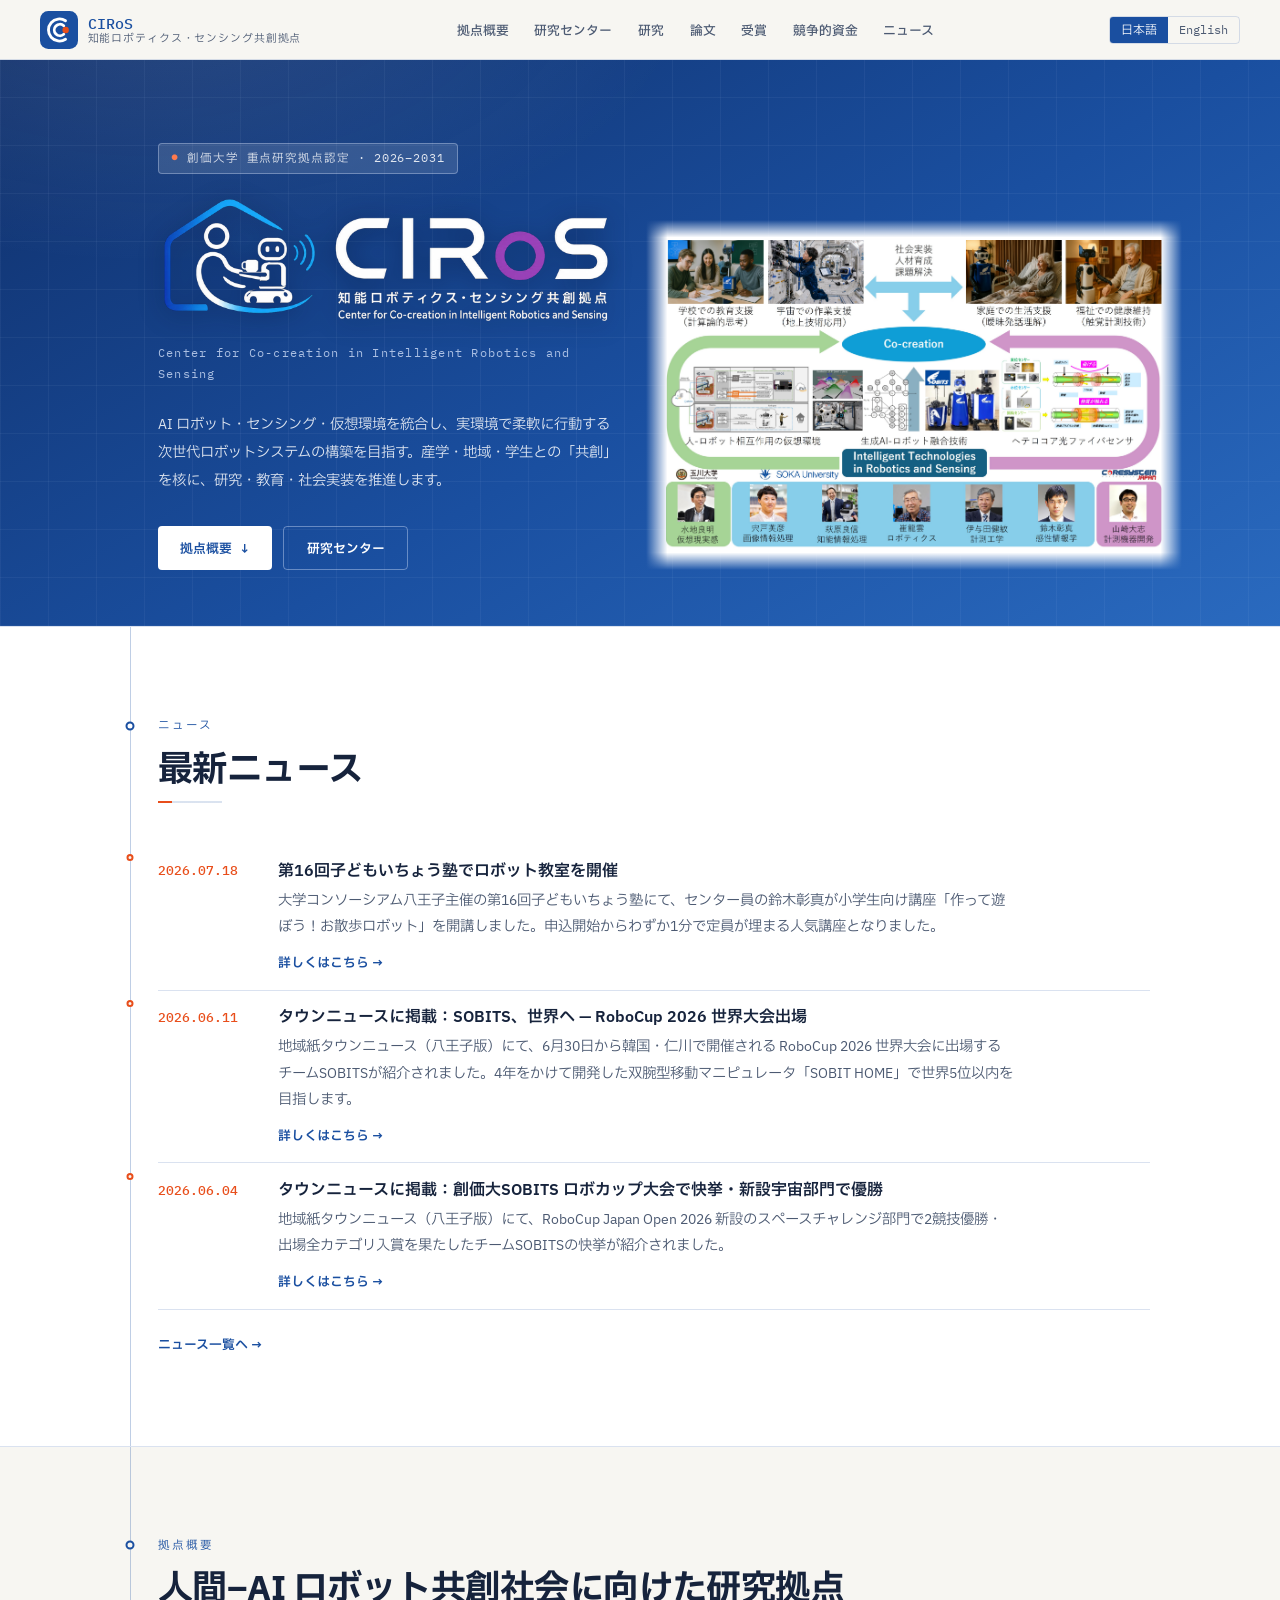
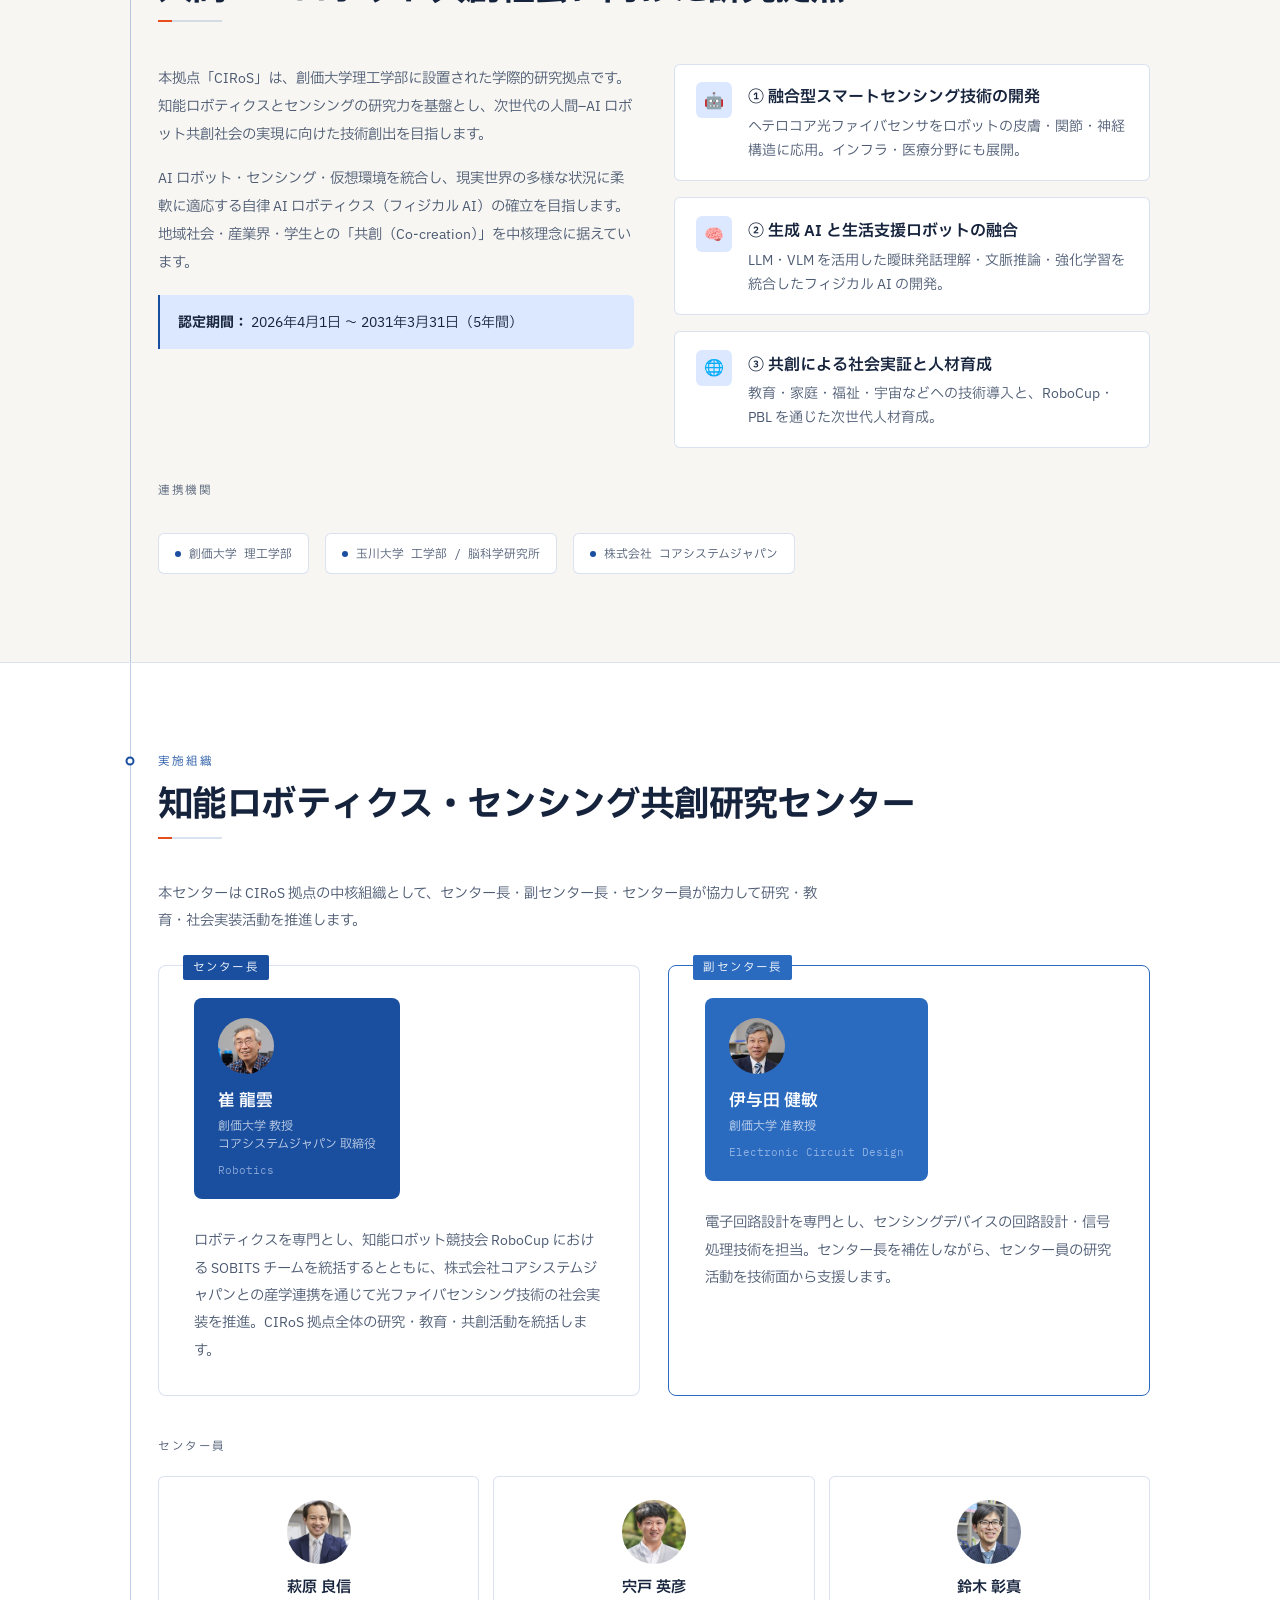
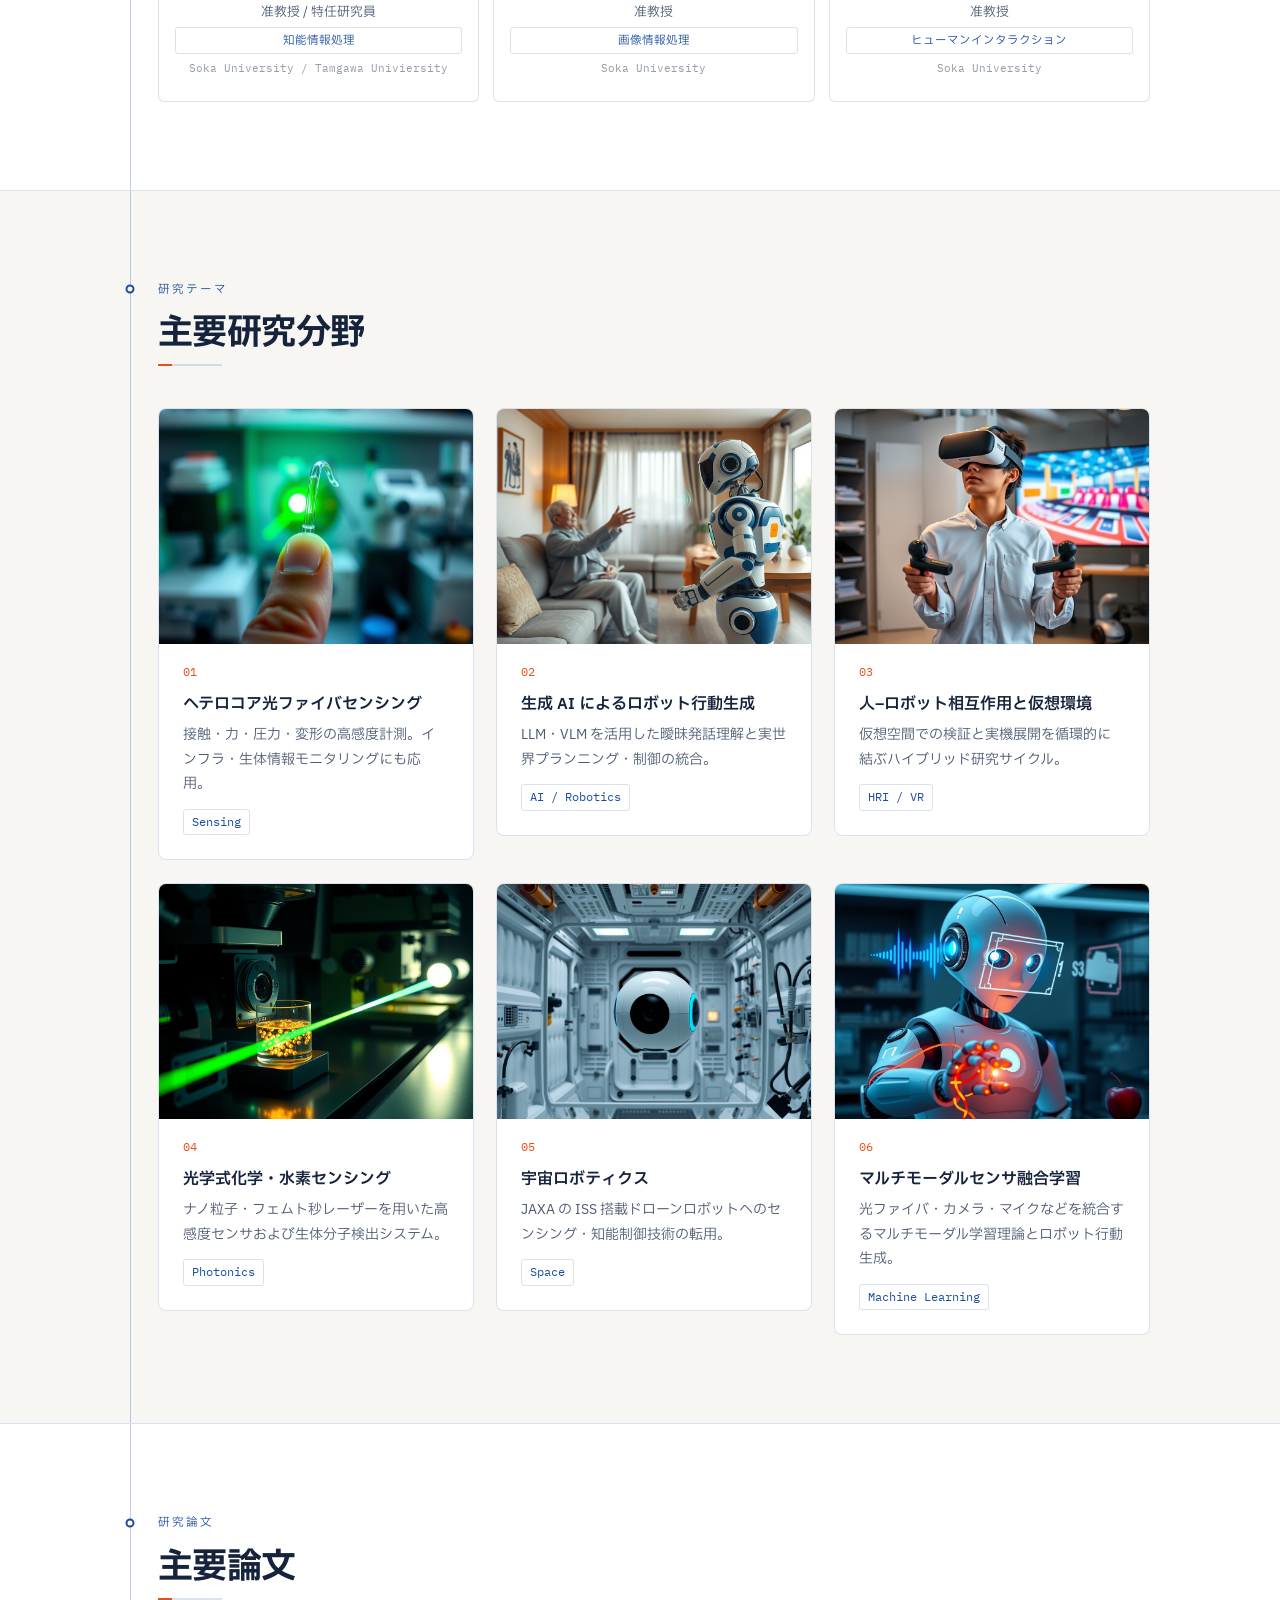
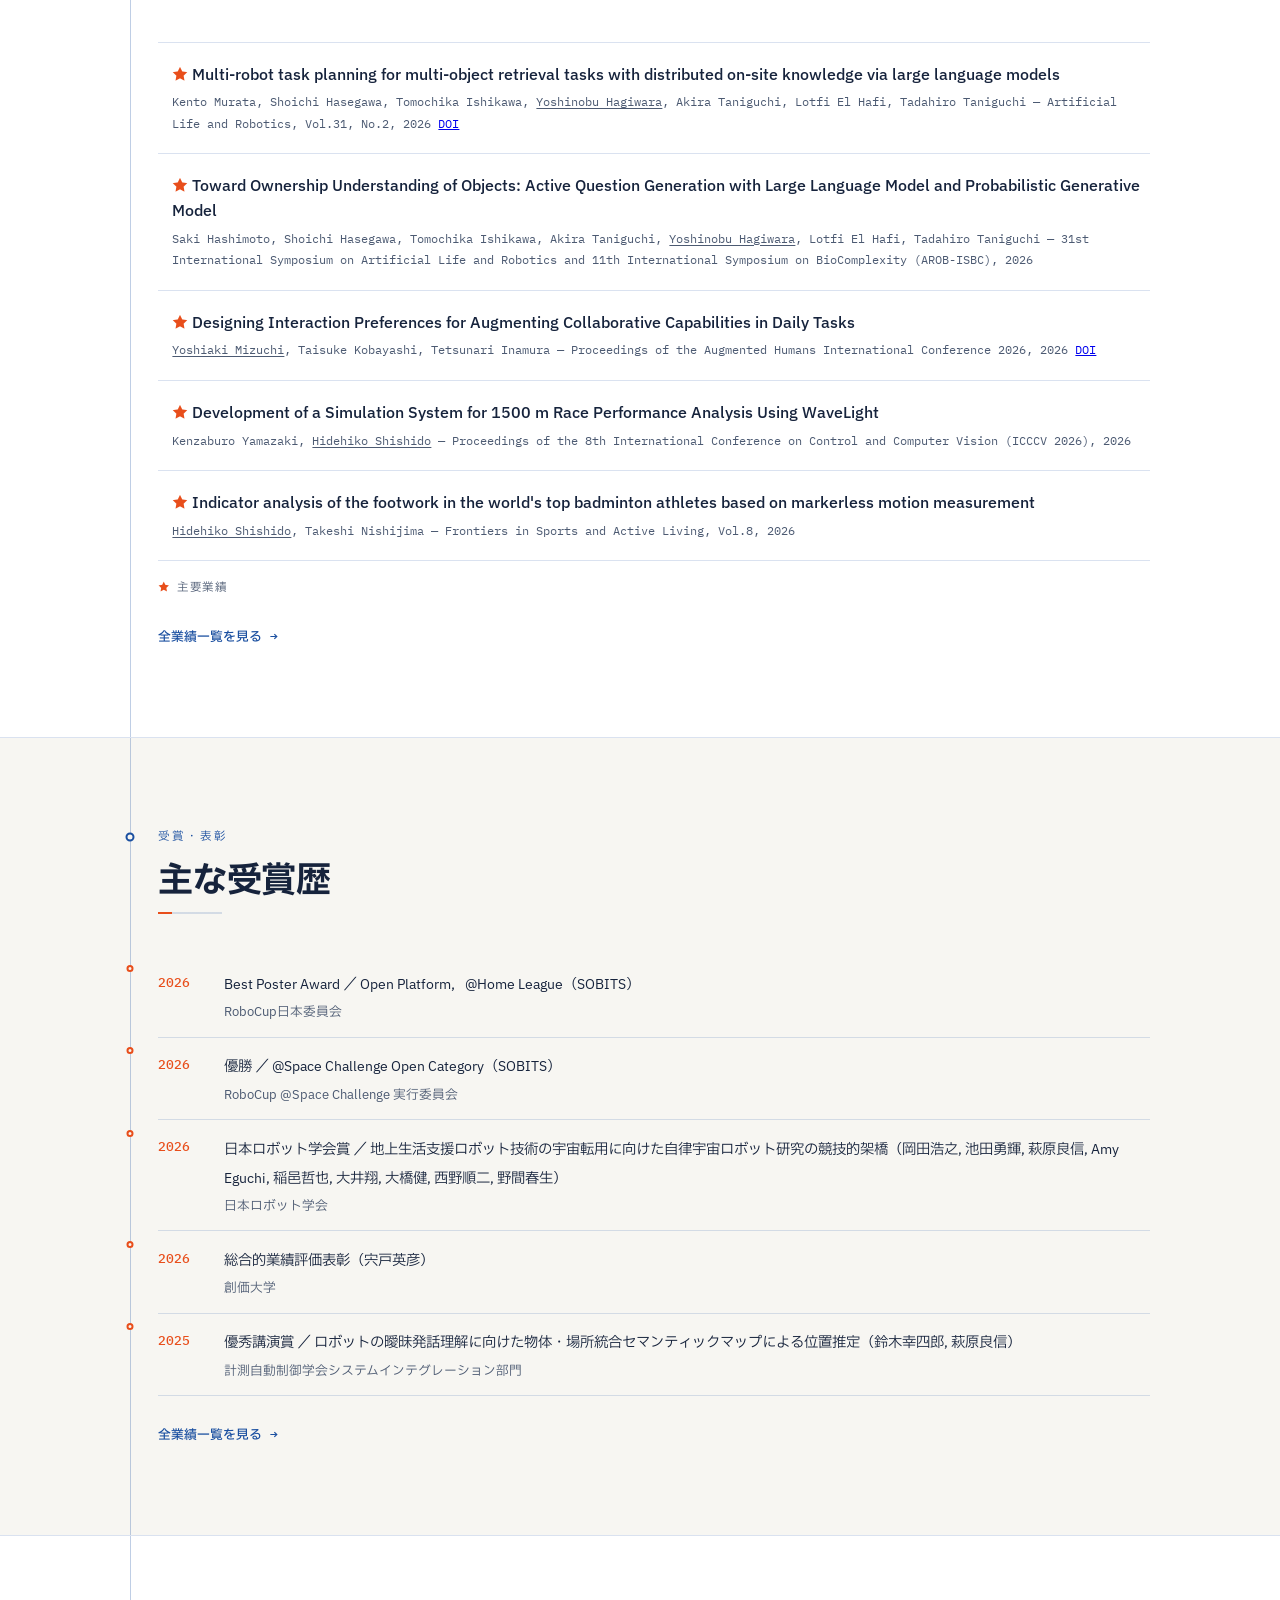
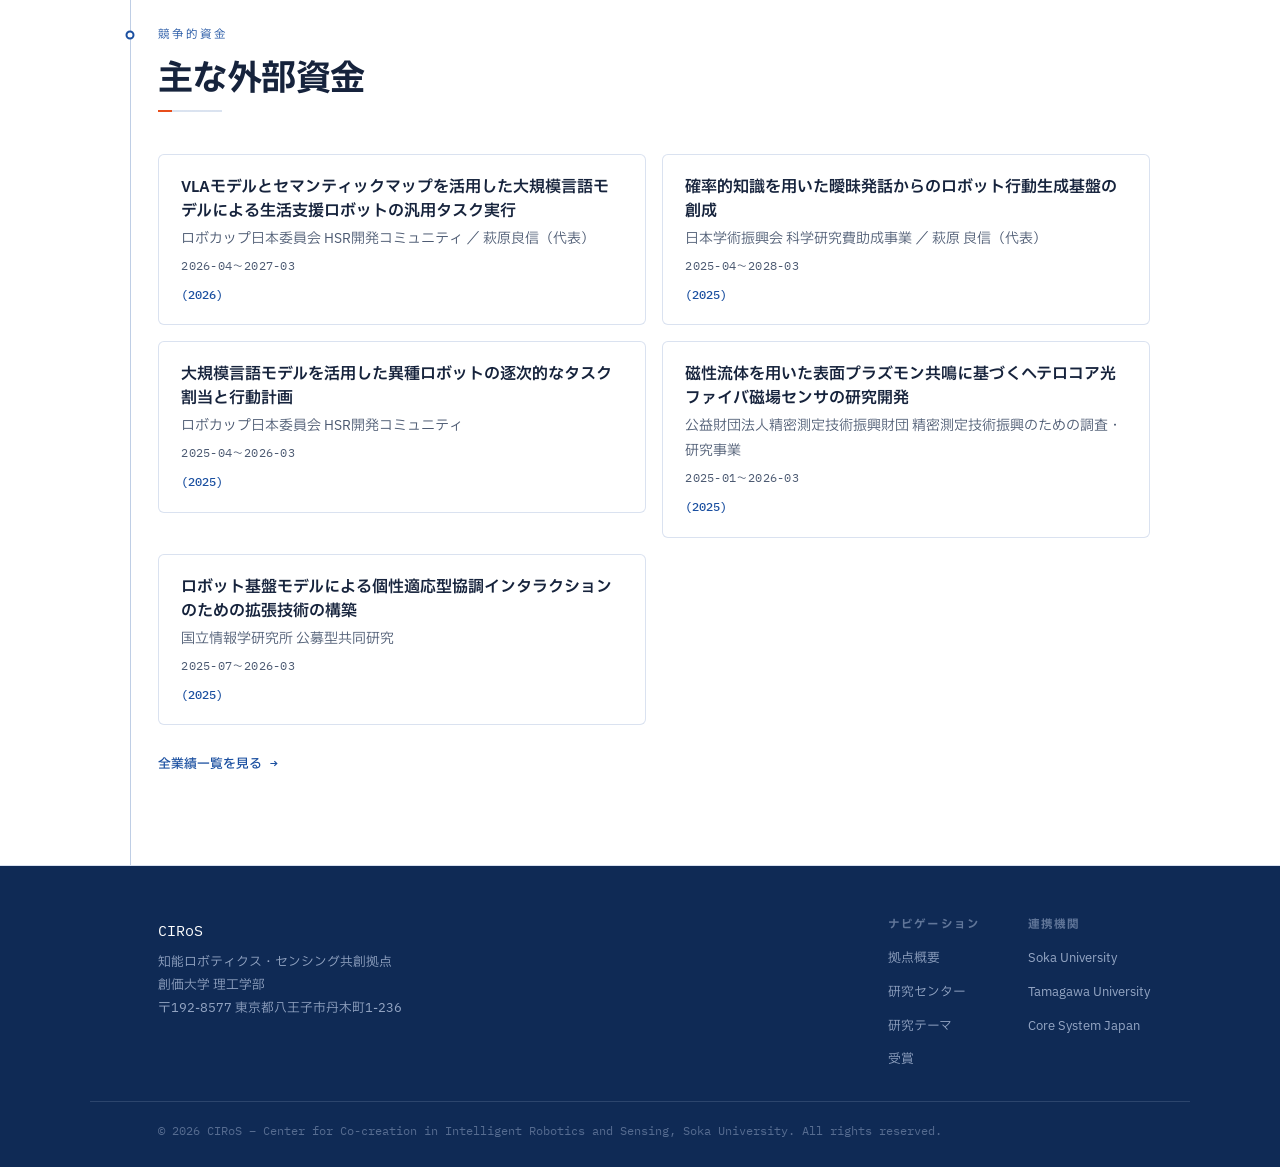
==== index.html @ f5772356 "センター長・副センター長カードを横並びレイアウトに変更（900px以下は1列）" ====
<!DOCTYPE html>
<html lang="ja">
<head>
  <meta charset="UTF-8">
  <meta name="viewport" content="width=device-width, initial-scale=1.0">
  <title>CIRoS – 知能ロボティクス・センシング共創拠点</title>

  <meta name="description" content="CIRoSは創価大学理工学部の重点研究拠点。AIロボット・センシング・仮想環境を統合し、人間とAIロボットが共創する社会の実現に向け研究・教育・社会実装を推進します。">
  <meta name="keywords" content="CIRoS,知能ロボティクス,センシング,共創拠点,創価大学,ヘテロコア光ファイバ,生成AI,フィジカルAI,RoboCup">
  <meta name="author" content="知能ロボティクス・センシング共創拠点（CIRoS）, 創価大学理工学部">
  <meta name="robots" content="index,follow">
  <meta name="theme-color" content="#1a4fa0">

  <link rel="preconnect" href="https://fonts.googleapis.com">
  <link href="https://fonts.googleapis.com/css2?family=IBM+Plex+Mono:wght@400;500&family=IBM+Plex+Sans+JP:wght@400;500;600;700&family=IBM+Plex+Sans:wght@400;500;600;700&display=swap" rel="stylesheet">
  <link rel="stylesheet" href="assets/css/styles.css">

    <link rel="canonical" href="https://ciros-soka.github.io/">
  <link rel="icon" type="image/svg+xml" href="favicon.svg">

  <meta property="og:title" content="CIRoS – 知能ロボティクス・センシング共創拠点">
  <meta property="og:description" content="創価大学理工学部の重点研究拠点。AIロボット・センシング・仮想環境を統合し、人間とAIロボットが共創する社会の実現を目指します。">
  <meta property="og:type" content="website">
  <meta property="og:url" content="https://ciros-soka.github.io/">
  <meta property="og:image" content="https://ciros-soka.github.io/assets/img/Overview.jpg">
  <meta property="og:locale" content="ja_JP">
  <meta property="og:locale:alternate" content="en_US">
  <meta property="og:site_name" content="CIRoS">

  <meta name="twitter:card" content="summary_large_image">
  <meta name="twitter:title" content="CIRoS – 知能ロボティクス・センシング共創拠点">
  <meta name="twitter:description" content="創価大学理工学部の重点研究拠点。AIロボット・センシング・仮想環境を統合し、人間とAIロボットが共創する社会の実現を目指します。">
  <meta name="twitter:image" content="https://ciros-soka.github.io/assets/img/Overview.jpg">
  
  <script type="application/ld+json">
  {
    "@context": "https://schema.org",
    "@type": "ResearchOrganization",
    "name": "知能ロボティクス・センシング共創拠点",
    "alternateName": "CIRoS",
    "url": "https://ciros-soka.github.io/",
    "logo": "https://ciros-soka.github.io/brand/logo_ciros_512.png",
    "image": "https://ciros-soka.github.io/assets/img/Overview.jpg",
    "description": "AIロボット・センシング・仮想環境を統合し、実環境で柔軟に行動する次世代ロボットシステムの構築を目指す創価大学理工学部の重点研究拠点。",
    "parentOrganization": {
      "@type": "CollegeOrUniversity",
      "name": "創価大学",
      "alternateName": "Soka University",
      "url": "https://www.soka.ac.jp"
    },
    "address": {
      "@type": "PostalAddress",
      "postalCode": "192-8577",
      "addressRegion": "東京都",
      "addressLocality": "八王子市",
      "streetAddress": "丹木町1-236",
      "addressCountry": "JP"
    },
    "member": [
      { "@type": "Person", "name": "崔龍雲", "jobTitle": "センター長 (Director)" },
      { "@type": "Person", "name": "伊与田健敏", "jobTitle": "副センター長 (Vice Director)" },
      { "@type": "Person", "name": "萩原良信", "jobTitle": "センター員 (Researcher)" },
      { "@type": "Person", "name": "宍戸英彦", "jobTitle": "センター員 (Researcher)" },
      { "@type": "Person", "name": "鈴木彰真", "jobTitle": "センター員 (Researcher)" }
    ],
    "foundingDate": "2026-04-01",
    "dissolutionDate": "2031-03-31"
  }
  </script>
  <!-- ==== /SEO ==== -->
  <script src="assets/js/renderer.js"></script>
<script>
  var GYOSEKI_OPTS = {
    url: 'data.json',
    targets: {
      publications: '#publications',
      fundings: '#grants',
      awards: '#awards'
    },
    lang: 'ja',
    maxItems: 5
  };
  GyosekiRenderer.init(GYOSEKI_OPTS);
</script>
</head>
<body>

<header>
  <nav aria-label="グローバルナビゲーション">
    <a class="nav-brand" href="#"><img class="nav-logo" src="favicon.svg" alt="CIRoS ロゴ"><div class="nb-txt">CIRoS<span lc="ja">知能ロボティクス・センシング共創拠点</span><span lc="en">Center for Co-creation in Intelligent Robotics &amp; Sensing</span></div></a>
    <button type="button" class="nav-toggle" id="navToggle" aria-expanded="false" aria-controls="navLinks" aria-label="メニューを開く">
      <span class="nav-toggle-bar"></span><span class="nav-toggle-bar"></span><span class="nav-toggle-bar"></span>
    </button>
    <ul class="nav-links" id="navLinks">
      <li><a href="#about"><span class="ij">拠点概要</span><span class="ie">About</span></a></li>
      <li><a href="#center"><span class="ij">研究センター</span><span class="ie">Center</span></a></li>
      <li><a href="#research"><span class="ij">研究</span><span class="ie">Research</span></a></li>
      <li><a href="#publications"><span class="ij">論文</span><span class="ie">Papers</span></a></li>
      <li><a href="#awards"><span class="ij">受賞</span><span class="ie">Awards</span></a></li>
      <li><a href="#grants"><span class="ij">競争的資金</span><span class="ie">Grants</span></a></li>
      <li><a href="news.html"><span class="ij">ニュース</span><span class="ie">News</span></a></li>
    </ul>
    <div class="lang-toggle">
      <button class="lang-btn active" onclick="setLang('ja')">日本語</button>
      <button class="lang-btn" onclick="setLang('en')">English</button>
    </div>
  </nav>
</header>

<main>

<div class="hero">
  <div class="hero-top">
    <div>
      <div class="hero-badge"><span lc="ja">創価大学 重点研究拠点認定 · 2026–2031</span><span lc="en">Designated Priority Research Hub, Soka University · 2026–2031</span></div>
      <h1 class="hero-title">
        <img class="hero-lockup-img" src="brand/logo_ciros_lockup_trans.webp" alt="CIRoS - 知能ロボティクス・センシング共創拠点 / Center for Co-creation in Intelligent Robotics and Sensing">
      </h1>
      <p class="hero-sub" lc="ja">Center for Co-creation in Intelligent Robotics and Sensing</p>
      <p class="hero-sub" lc="en">Priority Research Hub, Faculty of Science and Engineering, Soka University</p>
      <p class="hero-desc" lc="ja">AI ロボット・センシング・仮想環境を統合し、実環境で柔軟に行動する次世代ロボットシステムの構築を目指す。産学・地域・学生との「共創」を核に、研究・教育・社会実装を推進します。</p>
      <p class="hero-desc" lc="en">Integrating AI robotics, sensing, and virtual environments toward next-generation robotic systems — advancing research, education, and social implementation through co-creation.</p>
      <div class="hero-btns">
        <a href="#about" class="btn btn-w"><span lc="ja">拠点概要</span><span lc="en">About</span> ↓</a>
        <a href="#center" class="btn btn-ow"><span lc="ja">研究センター</span><span lc="en">Research Center</span></a>
      </div>
    </div>
    <div class="hero-img" lc="ja"><img src="assets/img/Overview.jpg" alt="CIRoS 概要図" loading="eager" fetchpriority="high"></div>
    <div class="hero-img" lc="en"><img src="assets/img/Overview_en.jpg" alt="CIRoS overview diagram" loading="lazy" decoding="async"></div>
  </div>
</div>

<!-- NEWS（新しい順） -->
<section id="news" class="white-section" aria-label="ニュース">
  <div class="container">
    <div class="slabel" lc="ja">ニュース</div><div class="slabel" lc="en">News</div>
    <h2 class="stitle" lc="ja">最新ニュース</h2><h2 class="stitle" lc="en">Latest News</h2>
    <div class="sdiv"></div>
    <ul class="alist">

      <li><article class="ai ni">
        <time class="ay" datetime="2026-07-18">2026.07.18</time>
        <div class="ni-body">
          <h3 class="ni-t" lc="ja">第16回子どもいちょう塾でロボット教室を開催</h3>
          <h3 class="ni-t" lc="en">Robot Workshop at the 16th Kodomo Icho-Juku</h3>
          <p class="ni-b" lc="ja">大学コンソーシアム八王子主催の第16回子どもいちょう塾にて、センター員の鈴木彰真が小学生向け講座「作って遊ぼう！お散歩ロボット」を開講しました。申込開始からわずか1分で定員が埋まる人気講座となりました。</p>
          <p class="ni-b" lc="en">At the 16th Kodomo Icho-Juku (University Consortium Hachioji), CIRoS member Akimasa Suzuki taught a robot-building class for elementary school students, which filled to capacity within one minute of registration opening.</p>
          <a class="ni-link" href="news/20260718-icho-juku/article.html"><span lc="ja">詳しくはこちら →</span><span lc="en">Read more →</span></a>
        </div>
      </article></li>

      <li><article class="ai ni">
        <time class="ay" datetime="2026-06-11">2026.06.11</time>
        <div class="ni-body">
          <h3 class="ni-t" lc="ja">タウンニュースに掲載：SOBITS、世界へ — RoboCup 2026 世界大会出場</h3>
          <h3 class="ni-t" lc="en">Featured in Town News: SOBITS Heads to the RoboCup 2026 World Championship</h3>
          <p class="ni-b" lc="ja">地域紙タウンニュース（八王子版）にて、6月30日から韓国・仁川で開催される RoboCup 2026 世界大会に出場するチームSOBITSが紹介されました。4年をかけて開発した双腕型移動マニピュレータ「SOBIT HOME」で世界5位以内を目指します。</p>
          <p class="ni-b" lc="en">The local paper Town News (Hachioji edition) featured Team SOBITS ahead of the RoboCup 2026 world championship in Incheon, Korea, with the dual-arm mobile manipulator "SOBIT HOME" aiming for a top-5 finish.</p>
          <a class="ni-link" href="https://www.townnews.co.jp/0305/2026/06/11/840328.html" target="_blank" rel="noopener noreferrer"><span lc="ja">詳しくはこちら →</span><span lc="en">Read more →</span></a>
        </div>
      </article></li>

      <li><article class="ai ni">
        <time class="ay" datetime="2026-06-04">2026.06.04</time>
        <div class="ni-body">
          <h3 class="ni-t" lc="ja">タウンニュースに掲載：創価大SOBITS ロボカップ大会で快挙・新設宇宙部門で優勝</h3>
          <h3 class="ni-t" lc="en">Featured in Town News: SOBITS Wins the New Space Category at RoboCup Japan Open</h3>
          <p class="ni-b" lc="ja">地域紙タウンニュース（八王子版）にて、RoboCup Japan Open 2026 新設のスペースチャレンジ部門で2競技優勝・出場全カテゴリ入賞を果たしたチームSOBITSの快挙が紹介されました。</p>
          <p class="ni-b" lc="en">Town News (Hachioji edition) covered Team SOBITS's double victory in the newly established @Space Challenge and its awards across every entered category at RoboCup Japan Open 2026.</p>
          <a class="ni-link" href="https://www.townnews.co.jp/0305/2026/06/04/839444.html" target="_blank" rel="noopener noreferrer"><span lc="ja">詳しくはこちら →</span><span lc="en">Read more →</span></a>
        </div>
      </article></li>

      <li><article class="ai ni">
        <time class="ay" datetime="2026-04-27">2026.04.27</time>
        <div class="ni-body">
          <h3 class="ni-t" lc="ja">チームSOBITSが RoboCup Japan Open 2026 で複数の賞を受賞</h3>
          <h3 class="ni-t" lc="en">Team SOBITS Wins Multiple Awards at RoboCup Japan Open 2026</h3>
          <p class="ni-b" lc="ja">創価大学理工学部の3研究室からなるチームSOBITSが RoboCup Japan Open 2026（4月24日〜27日）に出場し、参加した全カテゴリで入賞。@Space Challenge 優勝を含む計8つの賞を受賞し、6月に韓国・仁川で開催される世界大会 RoboCup 2026 への出場が決定しました。</p>
          <p class="ni-b" lc="en">Team SOBITS, formed by three laboratories of the Faculty of Science and Engineering, placed in every category it entered at RoboCup Japan Open 2026 (April 24–27), winning the @Space Challenge and eight awards in total, and qualified for RoboCup 2026 in Incheon, Korea.</p>
          <a class="ni-link" href="https://www.soka.ac.jp/science/news_science/2026/05/5000701/" target="_blank" rel="noopener noreferrer"><span lc="ja">詳しくはこちら →</span><span lc="en">Read more →</span></a>
        </div>
      </article></li>

    </ul>
    <p style="margin-top: 1.2rem;"><a class="ni-link" href="news.html"><span lc="ja">ニュース一覧へ →</span><span lc="en">All news →</span></a></p>
  </div>
</section>

<!-- ABOUT -->
<section id="about" aria-label="拠点概要">
  <div class="container">
    <div class="slabel" lc="ja">拠点概要</div><div class="slabel" lc="en">About the Hub</div>
    <h2 class="stitle" lc="ja">人間–AI ロボット共創社会に向けた研究拠点</h2>
    <h2 class="stitle" lc="en">A Research Hub Toward a Human–AI Robotic Co-creation Society</h2>
    <div class="sdiv"></div>
    <div class="about-grid">
      <div>
        <p class="about-p" lc="ja">本拠点「CIRoS」は、創価大学理工学部に設置された学際的研究拠点です。知能ロボティクスとセンシングの研究力を基盤とし、次世代の人間–AI ロボット共創社会の実現に向けた技術創出を目指します。</p>
        <p class="about-p" lc="en">CIRoS is an interdisciplinary research hub established in the Faculty of Science and Technology at Soka University, driving technological innovation toward a next-generation human–AI robotic co-creation society.</p>
        <p class="about-p" lc="ja">AI ロボット・センシング・仮想環境を統合し、現実世界の多様な状況に柔軟に適応する自律 AI ロボティクス（フィジカル AI）の確立を目指します。地域社会・産業界・学生との「共創（Co-creation）」を中核理念に据えています。</p>
        <p class="about-p" lc="en">The hub pursues physical AI — autonomous systems adapting flexibly to diverse real-world situations. Co-creation with industry, communities, and students is a core principle.</p>
        <div class="notice">
          <strong lc="ja">認定期間：</strong><strong lc="en">Accreditation: </strong>
          <span lc="ja">2026年4月1日 〜 2031年3月31日（5年間）</span>
          <span lc="en">April 1, 2026 – March 31, 2031 (5 years)</span>
        </div>
      </div>
      <div class="feat-list">
        <div class="feat">
          <div class="feat-ic" aria-hidden="true">🤖</div>
          <div><div class="feat-t" lc="ja">① 融合型スマートセンシング技術の開発</div><div class="feat-t" lc="en">① Smart Sensing Integration</div><div class="feat-b" lc="ja">ヘテロコア光ファイバセンサをロボットの皮膚・関節・神経構造に応用。インフラ・医療分野にも展開。</div><div class="feat-b" lc="en">Hetero-core fiber optic sensors applied to robot skin, joints, and neural structures. Extended to infrastructure and medical fields.</div></div>
        </div>
        <div class="feat">
          <div class="feat-ic" aria-hidden="true">🧠</div>
          <div><div class="feat-t" lc="ja">② 生成 AI と生活支援ロボットの融合</div><div class="feat-t" lc="en">② Generative AI × Assistive Robots</div><div class="feat-b" lc="ja">LLM・VLM を活用した曖昧発話理解・文脈推論・強化学習を統合したフィジカル AI の開発。</div><div class="feat-b" lc="en">Integrating LLMs and VLMs for ambiguous speech understanding, contextual reasoning, and physical AI.</div></div>
        </div>
        <div class="feat">
          <div class="feat-ic" aria-hidden="true">🌐</div>
          <div><div class="feat-t" lc="ja">③ 共創による社会実証と人材育成</div><div class="feat-t" lc="en">③ Social Implementation &amp; Education</div><div class="feat-b" lc="ja">教育・家庭・福祉・宇宙などへの技術導入と、RoboCup・PBL を通じた次世代人材育成。</div><div class="feat-b" lc="en">Deploying technology across education, home, welfare, and space, and nurturing researchers via RoboCup and PBL.</div></div>
        </div>
      </div>
    </div>
    <p class="partners-label" lc="ja">連携機関</p>
    <p class="partners-label" lc="en">Partner Institutions</p>
    <ul class="partners">
      <li class="partner-tag" lc="ja"><span class="dot" aria-hidden="true"></span>創価大学 理工学部</li>
      <li class="partner-tag" lc="en"><span class="dot" aria-hidden="true"></span>Soka University, Faculty of Science and Engineering</li>
      <li class="partner-tag" lc="ja"><span class="dot" aria-hidden="true"></span>玉川大学 工学部 / 脳科学研究所</li>
      <li class="partner-tag" lc="en"><span class="dot" aria-hidden="true"></span>Tamagawa University, College of Engineering / Brain Science Institute</li>
      <li class="partner-tag" lc="ja"><span class="dot" aria-hidden="true"></span>株式会社 コアシステムジャパン</li>
      <li class="partner-tag" lc="en"><span class="dot" aria-hidden="true"></span>Core System Japan Co., Ltd.</li>
    </ul>
  </div>
</section>

<!-- CENTER -->
<section id="center" class="white-section" aria-label="実施組織">
  <div class="container">
    <div class="slabel" lc="ja">実施組織</div><div class="slabel" lc="en">Implementing Organization</div>
    <h2 class="stitle" lc="ja">知能ロボティクス・センシング共創研究センター</h2>
    <h2 class="stitle" lc="en">Intelligent Robotics &amp; Sensing Co-creation Research Center</h2>
    <div class="sdiv"></div>
    <p class="lead-desc" lc="ja">本センターは CIRoS 拠点の中核組織として、センター長・副センター長・センター員が協力して研究・教育・社会実装活動を推進します。</p>
    <p class="lead-desc" lc="en">As the core organization of the CIRoS hub, the center drives research, education, and social implementation through the collaboration of its director, vice director, and researchers.</p>

    <div class="center-duo">
    <div class="center-box">
      <div class="center-box-label" lc="ja">センター長</div>
      <div class="center-box-label" lc="en">Director</div>
      <div class="lead-row">
        <div class="lead-card">
          <div class="lead-av"><img src="assets/img/choi.jpg" alt="崔 龍雲" loading="lazy" decoding="async" width="598" height="598"></div>
          <div class="lead-card-name">崔 龍雲</div>
          <div class="lead-card-role" lc="ja">創価大学 教授<br>コアシステムジャパン 取締役</div>
          <div class="lead-card-role" lc="en">Professor, Soka Univ.<br>Director, CoreSystem Japan</div>
          <div class="lead-card-tag">Robotics</div>
        </div>
        <div class="lead-bio">
          <span lc="ja">ロボティクスを専門とし、知能ロボット競技会 RoboCup における SOBITS チームを統括するとともに、株式会社コアシステムジャパンとの産学連携を通じて光ファイバセンシング技術の社会実装を推進。CIRoS 拠点全体の研究・教育・共創活動を統括します。</span>
          <span lc="en">Specializes in robotics, directing the SOBITS team at RoboCup while driving social implementation of fiber optic sensing technology through industry-academia collaboration with Core System Japan. Oversees all research, education, and co-creation activities of the CIRoS hub.</span>
        </div>
      </div>
    </div>

    <div class="center-box center-box--vice">
      <div class="center-box-label" lc="ja">副センター長</div>
      <div class="center-box-label" lc="en">Vice Director</div>
      <div class="lead-row">
        <div class="lead-card lead-card--vice">
          <div class="lead-av"><img src="assets/img/iyota.jpg" alt="伊与田 健敏" loading="lazy" decoding="async" width="1480" height="598"></div>
          <div class="lead-card-name">伊与田 健敏</div>
          <div class="lead-card-role" lc="ja">創価大学 准教授</div>
          <div class="lead-card-role" lc="en">Assoc. Prof., Soka Univ.</div>
          <div class="lead-card-tag">Electronic Circuit Design</div>
        </div>
        <div class="lead-bio">
          <span lc="ja">電子回路設計を専門とし、センシングデバイスの回路設計・信号処理技術を担当。センター長を補佐しながら、センター員の研究活動を技術面から支援します。</span>
          <span lc="en">Specializes in electronic circuit design, responsible for circuit design and signal processing for sensing devices. Plays a central role in implementing hetero-core fiber optic sensor systems, supporting the director and providing technical guidance to center researchers.</span>
        </div>
      </div>
    </div>
    </div>

    <div class="member-box">
      <div class="members-label" lc="ja">センター員</div>
      <div class="members-label" lc="en">Center Researchers</div>
      <ul class="member-row">
        <li><article class="mc"><div class="mc-av"><img src="assets/img/hagiwara.jpg" alt="萩原 良信" loading="lazy" decoding="async" width="596" height="596"></div><div class="mc-n">萩原 良信</div><div class="mc-r" lc="ja">准教授 / 特任研究員</div><div class="mc-r" lc="en">Assoc. Prof.</div><div class="mc-f" lc="ja">知能情報処理</div><div class="mc-f" lc="en">Intelligent Info.</div><div class="mc-inst">Soka University / Tamgawa Univiersity</div></article></li>
        <li><article class="mc"><div class="mc-av"><img src="assets/img/shishido.jpg" alt="宍戸 英彦" loading="lazy" decoding="async" width="596" height="596"></div><div class="mc-n">宍戸 英彦</div><div class="mc-r" lc="ja">准教授</div><div class="mc-r" lc="en">Assoc. Prof.</div><div class="mc-f" lc="ja">画像情報処理</div><div class="mc-f" lc="en">Image Processing</div><div class="mc-inst">Soka University</div></article></li>
        <li><article class="mc"><div class="mc-av"><img src="assets/img/suzuki.jpg" alt="鈴木 彰真" loading="lazy" decoding="async" width="1024" height="1024"></div><div class="mc-n">鈴木 彰真</div><div class="mc-r" lc="ja">准教授</div><div class="mc-r" lc="en">Assoc. Prof.</div><div class="mc-f" lc="ja">ヒューマンインタラクション</div><div class="mc-f" lc="en">Human Interaction</div><div class="mc-inst">Soka University</div></article></li>
      </ul>
    </div>
  </div>
</section>

<!-- RESEARCH -->
<section id="research" aria-label="研究テーマ">
  <div class="container">
    <div class="slabel" lc="ja">研究テーマ</div><div class="slabel" lc="en">Research Topics</div>
    <h2 class="stitle" lc="ja">主要研究分野</h2><h2 class="stitle" lc="en">Key Research Areas</h2>
    <div class="sdiv"></div>
    <ul class="rgrid">
      <li><article class="rc"><div class="rc-img"><img src="assets/img/r01_fiber.jpg" alt="ヘテロコア光ファイバセンサの実験イメージ" loading="lazy" width="1024" height="768"></div><div class="rc-n" aria-hidden="true">01</div><div class="rc-t" lc="ja">ヘテロコア光ファイバセンシング</div><div class="rc-t" lc="en">Hetero-core Fiber Optic Sensing</div><div class="rc-b" lc="ja">接触・力・圧力・変形の高感度計測。インフラ・生体情報モニタリングにも応用。</div><div class="rc-b" lc="en">High-sensitivity measurement of contact, force, pressure, deformation. Applied to infrastructure and biomedical monitoring.</div><span class="rc-tag">Sensing</span></article></li>
      <li><article class="rc"><div class="rc-img"><img src="assets/img/r02_genai.jpg" alt="生成AIで行動するサービスロボット" loading="lazy" width="1024" height="768"></div><div class="rc-n" aria-hidden="true">02</div><div class="rc-t" lc="ja">生成 AI によるロボット行動生成</div><div class="rc-t" lc="en">LLM-based Robot Action Generation</div><div class="rc-b" lc="ja">LLM・VLM を活用した曖昧発話理解と実世界プランニング・制御の統合。</div><div class="rc-b" lc="en">Integration of LLMs/VLMs for ambiguous speech understanding and real-world planning and control.</div><span class="rc-tag">AI / Robotics</span></article></li>
      <li><article class="rc"><div class="rc-img"><img src="assets/img/r03_hri_vr.jpg" alt="VR仮想環境と実機ロボットの連携" loading="lazy" width="1024" height="768"></div><div class="rc-n" aria-hidden="true">03</div><div class="rc-t" lc="ja">人–ロボット相互作用と仮想環境</div><div class="rc-t" lc="en">Human-Robot Interaction &amp; VR</div><div class="rc-b" lc="ja">仮想空間での検証と実機展開を循環的に結ぶハイブリッド研究サイクル。</div><div class="rc-b" lc="en">Hybrid cycle linking virtual validation with real-robot deployment.</div><span class="rc-tag">HRI / VR</span></article></li>
      <li><article class="rc"><div class="rc-img"><img src="assets/img/r04_optical_chem.jpg" alt="フェムト秒レーザーによる光学化学センシング" loading="lazy" width="1024" height="768"></div><div class="rc-n" aria-hidden="true">04</div><div class="rc-t" lc="ja">光学式化学・水素センシング</div><div class="rc-t" lc="en">Optical Chemical &amp; Hydrogen Sensing</div><div class="rc-b" lc="ja">ナノ粒子・フェムト秒レーザーを用いた高感度センサおよび生体分子検出システム。</div><div class="rc-b" lc="en">Highly sensitive optical sensors using nanoparticles and femtosecond lasers for hydrogen and biomolecule detection.</div><span class="rc-tag">Photonics</span></article></li>
      <li><article class="rc"><div class="rc-img"><img src="assets/img/r05_space.jpg" alt="ISS内を飛行する球体ドローンロボット" loading="lazy" width="1024" height="768"></div><div class="rc-n" aria-hidden="true">05</div><div class="rc-t" lc="ja">宇宙ロボティクス</div><div class="rc-t" lc="en">Space Robotics</div><div class="rc-b" lc="ja">JAXA の ISS 搭載ドローンロボットへのセンシング・知能制御技術の転用。</div><div class="rc-b" lc="en">Transfer of sensing and intelligent control technology to JAXA's ISS drone robot.</div><span class="rc-tag">Space</span></article></li>
      <li><article class="rc"><div class="rc-img"><img src="assets/img/r06_multimodal.jpg" alt="マルチモーダルセンサを備えたロボット" loading="lazy" width="1024" height="768"></div><div class="rc-n" aria-hidden="true">06</div><div class="rc-t" lc="ja">マルチモーダルセンサ融合学習</div><div class="rc-t" lc="en">Multimodal Sensor Fusion</div><div class="rc-b" lc="ja">光ファイバ・カメラ・マイクなどを統合するマルチモーダル学習理論とロボット行動生成。</div><div class="rc-b" lc="en">Multimodal learning theory integrating fiber optic, camera, and microphone data for robot behavior generation.</div><span class="rc-tag">Machine Learning</span></article></li>
    </ul>
  </div>
</section>

<!-- PUBLICATIONS -->
<section id="publications" class="white-section" aria-label="研究論文">
  <div class="container">
    <div class="slabel" lc="ja">研究論文</div><div class="slabel" lc="en">Publications</div>
    <h2 class="stitle" lc="ja">主要論文</h2><h2 class="stitle" lc="en">Selected Papers</h2>
    <div class="sdiv"></div>
    <ul class="plist">
      <li><article class="pi"><div><cite class="pt">Characteristics of split-step skills of the world's top athletes in badminton</cite><div class="pa">H. Shishido, T. Nishijima — PLOS ONE, Vol.20, No.1, 2025</div></div></article></li>
      <li><article class="pi"><div><cite class="pt">Hetero-core fiber optic pH sensor coated with Au nanoparticles immobilized in pH-sensitive polymer multilayers</cite><div class="pa">D. Banerjee, K. Watanabe, A. Seki, M. Nishiyama — Optics Express, 2025</div></div></article></li>
      <li><article class="pi"><div><cite class="pt">Neural DensityDistance Fields</cite><div class="pa">I. Ueda, Y. Fukuhara, H. Kataoka, H. Aizawa, H. Shishido, I. Kitahara — ECCV 2022 (acceptance rate 28%)</div></div></article></li>
      <li><article class="pi"><div><cite class="pt">Multiagent Multimodal Categorization for Symbol Emergence: Emergent Communication via Interpersonal Crossmodal Inference</cite><div class="pa">Y. Hagiwara, K. Furukawa, A. Taniguchi, T. Taniguchi — Advanced Robotics, Vol.36, 2022</div></div></article></li>
      <li><article class="pi"><div><cite class="pt">Evaluation of an online human-robot interaction competition platform based on virtual reality – case study in RCAP2021</cite><div class="pa">Y. Mizuchi, H. Yamada, T. Inamura — Advanced Robotics, Vol.37, 2022</div></div></article></li>
    </ul>
    <p class="all-link"><a href="achievements.html#publications-all"><span lc="ja">全業績一覧を見る →</span><span lc="en">View all achievements →</span></a></p>
  </div>
</section>

<!-- AWARDS -->
<section id="awards" aria-label="受賞・表彰">
  <div class="container">
    <div class="slabel" lc="ja">受賞・表彰</div><div class="slabel" lc="en">Awards &amp; Recognition</div>
    <h2 class="stitle" lc="ja">主な受賞歴</h2><h2 class="stitle" lc="en">Selected Awards</h2>
    <div class="sdiv"></div>
    <ul class="alist">
      <li><article class="ai"><time class="ay" datetime="2025">2025</time><span class="at" lc="ja">日本ロボット学会賞 ／ 「ロボカップ＠ホーム Kachaka Challenge の創出」</span><span class="at" lc="en">RSJ Award — "Creation of RoboCup @Home Kachaka Challenge" (Hagiwara et al.)</span></article></li>
      <li><article class="ai"><time class="ay" datetime="2025">2025</time><span class="at" lc="ja">RoboCup JapanOpen 2025 @Home — Domestic Standard Platform Beginners 優勝・Kachaka Challenge 優勝・Best Poster Award</span><span class="at" lc="en">RoboCup JapanOpen 2025 @Home — 1st Place (Domestic SP Beginners), 1st Place (Kachaka Challenge), Best Poster Award (SOBITS)</span></article></li>
      <li><article class="ai"><time class="ay" datetime="2024">2024</time><span class="at" lc="ja">Best Paper Award, IEEE IRC 2024 — "Real-World Instance-Specific Image Goal Navigation: Bridging Domain Gaps via Contrastive Learning"</span><span class="at" lc="en">Best Paper Award, IEEE IRC 2024 — "Real-World Instance-Specific Image Goal Navigation…" (Sakaguchi et al.)</span></article></li>
      <li><article class="ai"><time class="ay" datetime="2024">2024</time><span class="at" lc="ja">Franklin V. Taylor Memorial Award (Best Paper), IEEE SMC 2024 — "Pointing Frame Estimation with Audio-Visual Time Series Data…"</span><span class="at" lc="en">Franklin V. Taylor Memorial Award (Best Paper), IEEE SMC 2024 — "Pointing Frame Estimation with Audio-Visual Time Series Data…" (Nakagawa et al.)</span></article></li>
      <li><article class="ai"><time class="ay" datetime="2024">2024</time><span class="at" lc="ja">RoboCup JapanOpen 2024 @Home — Simulation Open Platform 優勝・Open Platform 優勝・Best Poster Award（SOBITS）</span><span class="at" lc="en">RoboCup JapanOpen 2024 @Home — 1st Place (Simulation Open Platform), 1st Place (Open Platform), Best Poster Award (SOBITS)</span></article></li>
      <li><article class="ai"><time class="ay" datetime="2023">2023</time><span class="at" lc="ja">人工知能学会賞 ／ SIGVerse HRI 競議会システム基盤の実装と運営</span><span class="at" lc="en">JSAI Award — Implementation and operation of SIGVerse HRI competition platform (Inamura, Mizuchi, Yamada)</span></article></li>
      <li><article class="ai"><time class="ay" datetime="2023">2023</time><span class="at" lc="ja">Best Paper Award, IEEE/SICE SII 2023 — "Inferring Place-Object Relationships by Integrating Probabilistic Logic…"</span><span class="at" lc="en">Best Paper Award, IEEE/SICE SII 2023 — "Inferring Place-Object Relationships by Integrating Probabilistic Logic…" (Hasegawa et al.)</span></article></li>
    </ul>
    <p class="all-link"><a href="achievements.html#awards-all"><span lc="ja">全業績一覧を見る →</span><span lc="en">View all achievements →</span></a></p>
  </div>
</section>

<!-- GRANTS -->
<section id="grants" class="white-section" aria-label="競争的資金">
  <div class="container">
    <div class="slabel" lc="ja">競争的資金</div><div class="slabel" lc="en">Competitive Funding</div>
    <h2 class="stitle" lc="ja">主な外部資金</h2><h2 class="stitle" lc="en">Major External Funding</h2>
    <div class="sdiv"></div>
    <ul class="ggrid">
      <li><article class="gi"><div class="gn" lc="ja">インフラの環境要因を見える化する光ファイバセンサ IoT の実用化</div><div class="gn" lc="en">Fiber Optic Sensor IoT for Infrastructure Monitoring</div><div class="gm" lc="ja">福島県 地域復興実用化開発等促進事業費補助金 ／ コアシステムジャパン（代表）</div><div class="gm" lc="en">Fukushima Prefecture / Core System Japan (Lead)</div><div class="ga">(<time datetime="2025">2025</time>)</div></article></li>
      <li><article class="gi"><div class="gn" lc="ja">水環境インフラ点検に資する省電力オール光ファイバ水位計測システム</div><div class="gn" lc="en">Low-Power All-Fiber Water Level Measurement for Infrastructure</div><div class="gm" lc="ja">経済産業省 G-Tech ／ 西山道子（代表）</div><div class="gm" lc="en">METI G-Tech Program / Nishiyama Michiko (PI)</div><div class="ga">(<time datetime="2022">2022</time>)</div></article></li>
      <li><article class="gi"><div class="gn" lc="ja">確率的知識を用いた曖昧発話からのロボット行動生成基盤の創成（基盤C）</div><div class="gn" lc="en">Robot Action Generation from Ambiguous Speech via Probabilistic Knowledge (Kakenhi-C)</div><div class="gm" lc="ja">科研費 基盤研究（C）／ 萩原良信（代表） <time datetime="2025">2025</time>年採択</div><div class="gm" lc="en">KAKENHI (C) / Hagiwara Yoshinobu (PI), <time datetime="2025">2025</time></div><div class="ga">科研費 基盤C</div></article></li>
      <li><article class="gi"><div class="gn" lc="ja">フェムト秒レーザー加工分光セルを用いる生体分子検出システムの開発（基盤C）</div><div class="gn" lc="en">Biomolecule Detection via Femtosecond Laser Spectroscopy Cells (Kakenhi-C)</div><div class="gm" lc="ja">科研費 基盤研究（C）／ 窪寺昌一（代表） <time datetime="2024">2024</time>年採択</div><div class="gm" lc="en">KAKENHI (C) / Kubodera Shoichi (PI), <time datetime="2024">2024</time></div><div class="ga">科研費 基盤C</div></article></li>
      <li><article class="gi"><div class="gn" lc="ja">低炭素社会に貢献する水素航空機のためのマルチモーダル光ファイバセンサ（基盤C）</div><div class="gn" lc="en">Multimodal Fiber Optic Sensors for Hydrogen Aircraft (Kakenhi-C)</div><div class="gm" lc="ja">科研費 基盤研究（C）／ 西山道子（代表） <time datetime="2022">2022</time>年採択</div><div class="gm" lc="en">KAKENHI (C) / Nishiyama Michiko (PI), <time datetime="2022">2022</time></div><div class="ga">科研費 基盤C</div></article></li>
      <li><article class="gi"><div class="gn" lc="ja">対話行動の品質評価におけるユーザの価値観推定手法の確立</div><div class="gn" lc="en">User Value Estimation in Dialogue Quality Evaluation</div><div class="gm" lc="ja">栢森情報科学振興財団 ／ 水地良明（代表）<time datetime="2024">2024</time>年</div><div class="gm" lc="en">Kayamori Foundation / Mizuchi Yoshiaki (PI), <time datetime="2024">2024</time></div><div class="ga">(<time datetime="2024">2024</time>)</div></article></li>
    </ul>
    <p class="all-link"><a href="achievements.html#grants-all"><span lc="ja">全業績一覧を見る →</span><span lc="en">View all achievements →</span></a></p>
  </div>
</section>

</main>

<footer>
  <div class="fi">
    <div>
      <div class="fb">CIRoS</div>
      <address class="fs" lc="ja">知能ロボティクス・センシング共創拠点<br>創価大学 理工学部<br>〒192-8577 東京都八王子市丹木町1-236</address>
      <address class="fs" lc="en">Center for Co-creation in Intelligent Robotics and Sensing<br>Faculty of Science and Technology, Soka University<br>1-236 Tangi-machi, Hachioji, Tokyo 192-8577, Japan</address>
    </div>
    <div class="f-cols">
      <div class="fc">
        <h4 lc="ja">ナビゲーション</h4><h4 lc="en">Navigation</h4>
        <ul>
          <li><a href="#about" lc="ja">拠点概要</a><a href="#about" lc="en">About</a></li>
          <li><a href="#center" lc="ja">研究センター</a><a href="#center" lc="en">Center</a></li>
          <li><a href="#research" lc="ja">研究テーマ</a><a href="#research" lc="en">Research</a></li>
          <li><a href="#awards" lc="ja">受賞</a><a href="#awards" lc="en">Awards</a></li>
        </ul>
      </div>
      <div class="fc">
        <h4 lc="ja">連携機関</h4><h4 lc="en">Partners</h4>
        <ul>
          <li><a href="https://www.soka.ac.jp" target="_blank">Soka University</a></li>
          <li><a href="https://www.tamagawa.ac.jp" target="_blank">Tamagawa University</a></li>
          <li><a href="https://core-system.jp" target="_blank">Core System Japan</a></li>
        </ul>
      </div>
    </div>
  </div>
  <div class="fbot">© 2026 CIRoS – Center for Co-creation in Intelligent Robotics and Sensing, Soka University. All rights reserved.</div>
</footer>

<script>
  function setLang(lang) {
    document.body.classList.toggle('en', lang === 'en');
    document.querySelectorAll('.lang-btn').forEach(b => {
      b.classList.toggle('active', b.textContent.trim() === (lang === 'ja' ? '日本語' : 'English'));
    });
    // 業績セクションを選択言語で再レンダリング（en欠落時はrenderer側でjaへフォールバック）
    if (window.GyosekiRenderer && GYOSEKI_OPTS.lang !== lang) {
      GYOSEKI_OPTS.lang = lang;
      GyosekiRenderer.init(GYOSEKI_OPTS);
    }
  }

  (function () {
    var toggle = document.getElementById('navToggle');
    var links = document.getElementById('navLinks');
    if (!toggle || !links) return;
    toggle.addEventListener('click', function () {
      var open = links.classList.toggle('is-open');
      toggle.setAttribute('aria-expanded', open ? 'true' : 'false');
      toggle.setAttribute('aria-label', open ? 'メニューを閉じる' : 'メニューを開く');
    });
    links.querySelectorAll('a').forEach(function (a) {
      a.addEventListener('click', function () {
        links.classList.remove('is-open');
        toggle.setAttribute('aria-expanded', 'false');
        toggle.setAttribute('aria-label', 'メニューを開く');
      });
    });
  })();
</script>
</body>
</html>
---- assets/css/styles.css ----
/* ==========================================================================
   CIRoS – styles.css
   Layer order: 1 root tokens / 2 base-reset / 3 lang utilities /
                4 rail signature / 5 layout / 6 components /
                7 responsive / 8 keyframes + reduced-motion
   視覚言語: ヘテロコア光ファイバセンシング —
   「光がファイバ（レール）を走り、センシング点（ノード）で計測する」
   ========================================================================== */

/* --------------------------------------------------------------------------
   1. ROOT TOKENS
   -------------------------------------------------------------------------- */
:root {
  /* color */
  --bg: #f7f6f2;
  --surface: #ffffff;
  --accent: #1a4fa0;
  --accent2: #e84e1b;
  --accent-light: #dce8ff;
  --navy-deep: #10306b;
  --navy-bright: #2a6abf;
  --footer-bg: #0f2a55;
  --ink: #16233c;
  --ink-soft: #4c5a72;
  --hairline: rgba(26, 79, 160, .16);
  --border: rgba(26, 79, 160, .16);
  --hairline-strong: rgba(26, 79, 160, .30);
  --rail-color: rgba(26, 79, 160, .28);
  --pulse-core: rgba(232, 78, 27, .85);

  /* typography */
  --sans: 'IBM Plex Sans', 'IBM Plex Sans JP', sans-serif;
  --mono: 'IBM Plex Mono', 'IBM Plex Sans JP', monospace;
  --fs-2xs: .72rem;
  --fs-xs: .8rem;
  --fs-sm: .875rem;
  --fs-md: .9rem;
  --fs-lg: 1rem;
  --fs-h2: clamp(1.7rem, 3vw, 2.2rem);
  --fs-h1: clamp(2.5rem, 5vw, 3.2rem);

  /* spacing */
  --sp-1: .25rem;
  --sp-2: .5rem;
  --sp-3: 1rem;
  --sp-4: 1.5rem;
  --sp-5: 2.5rem;
  --sp-6: 4rem;
  --rail-gutter: 1.75rem;

  /* radius */
  --radius-sm: 6px;
  --radius: 8px;

  /* elevation: 既定は影なし（ヘアラインのみ）。hover 専用の1種のみ */
  --shadow-hover: 0 6px 20px rgba(26, 79, 160, .10);

  /* motion */
  --ease: cubic-bezier(.2, .7, .3, 1);
  --dur-fast: .16s;
  --dur-med: .26s;
}

/* --------------------------------------------------------------------------
   2. BASE / RESET
   -------------------------------------------------------------------------- */
*, *::before, *::after { box-sizing: border-box; margin: 0; padding: 0; }
html { scroll-behavior: smooth; }
body { font-family: var(--sans); background: var(--bg); color: var(--ink); line-height: 1.8; overflow-x: hidden; }
h1, h2, h3, h4 { line-height: 1.25; }
cite { font-style: normal; }
address { font-style: normal; }
ul { list-style: none; }
img { max-width: 100%; }

/* --------------------------------------------------------------------------
   3. LANGUAGE-SWITCH UTILITIES
   -------------------------------------------------------------------------- */
html [lc="en"] { display: none; } /* html付与で詳細度を上げ、.partner-tag等のdisplay指定に勝たせる */
body.en [lc="ja"] { display: none; }
body.en [lc="en"] { display: block; }
.ie { display: none; } body.en .ie { display: inline; } body.en .ij { display: none; }

/* --------------------------------------------------------------------------
   4. RAIL SIGNATURE（光ファイバ・レール: 全て疑似要素、HTML 変更なし）
   -------------------------------------------------------------------------- */
section .container { position: relative; }
section .container::before {
  content: '';
  position: absolute;
  left: 2.5rem;
  top: -5.5rem;
  bottom: -5.5rem;
  width: 1px;
  background: var(--rail-color);
}
section .container::after {
  content: '';
  position: absolute;
  left: 2.5rem;
  width: 1px;
  height: 90px;
  top: -5.5rem;
  background: linear-gradient(to bottom, transparent, var(--pulse-core) 50%, transparent);
  opacity: 0;
  animation: rail-pulse 8s linear infinite;
}
#about .container::after { animation-delay: 0s; }
#center .container::after { animation-delay: 1.3s; }
#research .container::after { animation-delay: 2.6s; }
#publications .container::after { animation-delay: 3.9s; }
#awards .container::after { animation-delay: 5.2s; }
#grants .container::after { animation-delay: 6.5s; }

/* センサノード（見出しラベル上） */
.slabel { position: relative; }
.slabel::before {
  content: '';
  position: absolute;
  left: -1.75rem;
  top: 50%;
  transform: translate(-50%, -50%);
  width: 9px;
  height: 9px;
  border-radius: 50%;
  border: 2px solid var(--accent);
  background: var(--bg);
}
.white-section .slabel::before { background: var(--surface); }

/* awards 年号ノード */
.ai { position: relative; }
.ai::before {
  content: '';
  position: absolute;
  left: -1.75rem;
  top: .6rem;
  transform: translateX(-50%);
  width: 7px;
  height: 7px;
  border-radius: 50%;
  border: 2px solid var(--accent2);
  background: var(--bg);
}

/* --------------------------------------------------------------------------
   5. LAYOUT
   -------------------------------------------------------------------------- */
nav {
  position: sticky; top: 0; z-index: 100;
  background: rgba(247, 246, 242, .92); backdrop-filter: blur(12px);
  border-bottom: 1px solid var(--hairline);
  display: flex; align-items: center; justify-content: space-between;
  padding: 0 2.5rem; height: 60px;
}

section { padding: 5.5rem 0; }
.container { max-width: 1100px; margin: 0 auto; padding: 0 2.5rem 0 4.25rem; }
.white-section { background: var(--surface); border-top: 1px solid var(--hairline); border-bottom: 1px solid var(--hairline); }

.about-grid { display: grid; grid-template-columns: 1fr 1fr; gap: 2.5rem; align-items: start; }
.feat-list { display: flex; flex-direction: column; gap: var(--sp-3); }

footer { background: var(--footer-bg); color: rgba(220, 232, 255, .65); padding: 3.2rem 0 0; margin-top: 0; }
.fi { max-width: 1100px; margin: 0 auto; padding: 0 2.5rem 0 4.25rem; display: flex; justify-content: space-between; align-items: flex-start; gap: 2rem; }
.f-cols { display: flex; gap: 3rem; }

/* --------------------------------------------------------------------------
   6. COMPONENTS
   -------------------------------------------------------------------------- */

/* -- nav / brand / lang toggle -- */
.nav-brand { font-family: var(--mono); font-size: .95rem; font-weight: 500; color: var(--accent); text-decoration: none; display: flex; align-items: center; gap: .6rem; line-height: 1.2; }
.nav-logo { width: 38px; height: 38px; display: block; flex-shrink: 0; }
.nb-txt { display: flex; flex-direction: column; line-height: 1.2; }
.nav-brand span { font-size: .68rem; color: var(--ink-soft); letter-spacing: .08em; font-weight: 400; }
.nav-links { display: flex; gap: 1.6rem; list-style: none; align-items: center; }
.nav-links a { position: relative; font-size: var(--fs-xs); font-weight: 500; color: var(--ink-soft); text-decoration: none; transition: color var(--dur-fast) var(--ease); }
.nav-links a::after {
  content: ''; position: absolute; left: 0; right: 100%; bottom: -6px; height: 2px;
  background: var(--accent2); transition: right var(--dur-med) var(--ease);
}
.nav-links a:hover { color: var(--accent); }
.nav-links a:hover::after { right: 0; }

.lang-toggle { display: flex; border: 1px solid var(--hairline); border-radius: 4px; overflow: hidden; margin-left: 1.2rem; }
.lang-btn { padding: 4px 11px; font-size: .75rem; font-family: var(--mono); border: none; background: transparent; cursor: pointer; color: var(--ink-soft); transition: background-color var(--dur-fast) var(--ease), color var(--dur-fast) var(--ease); }
.lang-btn.active { background: var(--accent); color: white; }
.lang-btn:active { transform: translateY(1px); }

.nav-toggle {
  display: none; flex-direction: column; justify-content: center; align-items: center;
  gap: 5px; width: 34px; height: 34px; border: 1px solid var(--hairline); border-radius: var(--radius-sm);
  background: transparent; cursor: pointer;
}
.nav-toggle-bar { display: block; width: 18px; height: 2px; background: var(--ink); transition: transform var(--dur-fast) var(--ease), opacity var(--dur-fast) var(--ease); }
.nav-toggle[aria-expanded="true"] .nav-toggle-bar:nth-child(1) { transform: translateY(7px) rotate(45deg); }
.nav-toggle[aria-expanded="true"] .nav-toggle-bar:nth-child(2) { opacity: 0; }
.nav-toggle[aria-expanded="true"] .nav-toggle-bar:nth-child(3) { transform: translateY(-7px) rotate(-45deg); }

/* -- hero -- */
.hero {
  position: relative; color: white; overflow: hidden;
  background:
    repeating-linear-gradient(0deg, rgba(220, 232, 255, .05) 0 1px, transparent 1px 48px),
    repeating-linear-gradient(90deg, rgba(220, 232, 255, .05) 0 1px, transparent 1px 48px),
    radial-gradient(900px 480px at 12% -15%, rgba(220, 232, 255, .12), transparent 60%),
    linear-gradient(150deg, var(--navy-deep) 0%, var(--accent) 55%, var(--navy-bright) 100%);
}
.hero-top { max-width: 1100px; margin: 0 auto; padding: 5rem 2.5rem 3.5rem 4.25rem; display: grid; grid-template-columns: 46% 54%; gap: 2rem; align-items: flex-end; }
.hero-badge { display: inline-flex; align-items: center; gap: .5rem; background: rgba(255, 255, 255, .12); border: 1px solid rgba(220, 232, 255, .35); border-radius: 4px; padding: 4px 12px; font-size: var(--fs-2xs); font-family: var(--mono); letter-spacing: .08em; color: rgba(255, 255, 255, .85); margin-bottom: 1.2rem; animation: fadeUp .4s ease .1s both; }
.hero-badge::before { content: '●'; font-size: .45rem; color: #ff7a4d; animation: badge-blink 2.4s ease-in-out infinite; }
h1.hero-title { font-size: var(--fs-h1); font-weight: 700; line-height: 1.25; letter-spacing: -.03em; margin-bottom: .9rem; animation: fadeUp .4s ease .15s both; }
h1.hero-title .dim { display: flex; align-items: center; gap: .7rem; font-family: var(--mono); font-weight: 500; font-size: .42em; letter-spacing: .3em; color: var(--accent-light); opacity: .8; margin-bottom: .6rem; }
.hero-logo { width: 52px; height: 52px; flex-shrink: 0; filter: drop-shadow(0 2px 6px rgba(2, 12, 46, .35)); }
h1.hero-title .dim + br { display: none; } /* .dim の block 化で直後の br が空行化するのを防ぐ */
.hero-sub { font-family: var(--mono); font-size: .78rem; letter-spacing: .1em; color: rgba(220, 232, 255, .75); margin-bottom: 1.6rem; line-height: 1.7; animation: fadeUp .4s ease .2s both; }
.hero-desc { font-size: var(--fs-md); color: rgba(255, 255, 255, .85); line-height: 1.95; max-width: 460px; margin-bottom: 2rem; animation: fadeUp .4s ease .25s both; }
.hero-btns { display: flex; gap: .7rem; animation: fadeUp .4s ease .3s both; }
.btn { padding: .6rem 1.4rem; font-size: var(--fs-xs); font-weight: 600; border-radius: 4px; text-decoration: none; transition: transform var(--dur-fast) var(--ease), background-color var(--dur-fast) var(--ease); display: inline-flex; align-items: center; gap: .4rem; border: none; cursor: pointer; }
.btn-w { background: white; color: var(--accent); }
.btn-w:hover { background: var(--accent-light); transform: translateY(-2px); }
.btn-ow { background: transparent; color: white; border: 1px solid rgba(220, 232, 255, .4); }
.btn-ow:hover { background: rgba(255, 255, 255, .1); transform: translateY(-2px); }
.hero-img img { width: 100%; display: block;
  /* 図の文字・写真がフェードで欠けないよう白余白を外側に追加（フェード帯≈4-5%を余白内に収める） */
  background: #fff; padding: 20px;
  /* 白背景を navy へシームレスに: 外周をフェザーして白→透明へ溶かす */
  -webkit-mask-image: linear-gradient(to right, transparent 0, #000 4%, #000 96%, transparent 100%), linear-gradient(to bottom, transparent 0, #000 5%, #000 95%, transparent 100%);
  mask-image: linear-gradient(to right, transparent 0, #000 4%, #000 96%, transparent 100%), linear-gradient(to bottom, transparent 0, #000 5%, #000 95%, transparent 100%);
  -webkit-mask-composite: source-in; mask-composite: intersect;
  filter: drop-shadow(0 16px 34px rgba(0, 0, 0, .22)); }
/* h1タイトル文字の代替: 透過ロックアップロゴ */
.hero-lockup-img { display: block; width: min(460px, 100%); height: auto; filter: drop-shadow(0 4px 12px rgba(2, 12, 46, .4)); }

/* -- section heading kit -- */
.slabel { font-family: var(--mono); font-size: var(--fs-2xs); letter-spacing: .18em; text-transform: uppercase; color: var(--accent); margin-bottom: .6rem; }
.stitle { font-size: var(--fs-h2); font-weight: 700; letter-spacing: -.015em; color: var(--ink); margin-bottom: .7rem; }
.sdiv { width: 64px; height: 2px; margin-bottom: 2.6rem; background: linear-gradient(90deg, var(--accent2) 0 14px, var(--hairline) 14px 100%); }

/* -- about -- */
.about-p { font-size: var(--fs-md); color: var(--ink-soft); line-height: 1.95; margin-bottom: 1rem; }
.notice { background: var(--accent-light); border-left: 2px solid var(--accent); padding: .9rem 1.1rem; border-radius: 0 6px 6px 0; margin-top: 1.2rem; font-size: var(--fs-sm); color: var(--ink); }
.partners-label { font-family: var(--mono); font-size: var(--fs-2xs); letter-spacing: .14em; text-transform: uppercase; color: var(--ink-soft); margin: 2rem 0 .8rem; }
.members-label { font-family: var(--mono); font-size: var(--fs-2xs); letter-spacing: .14em; text-transform: uppercase; color: var(--ink-soft); margin-bottom: 1.2rem; }

.feat { position: relative; background: var(--surface); border: 1px solid var(--hairline); border-radius: 6px; padding: 1.1rem 1.3rem; display: flex; gap: 1rem; align-items: flex-start; transition: transform var(--dur-med) var(--ease), border-color var(--dur-med) var(--ease), box-shadow var(--dur-med) var(--ease); }
.feat::before { content: ''; position: absolute; left: -1px; top: 12%; bottom: 12%; width: 2px; background: var(--accent2); transform: scaleY(0); transform-origin: top; transition: transform var(--dur-med) var(--ease); }
.feat:hover { border-color: var(--hairline-strong); transform: translateY(-2px); box-shadow: var(--shadow-hover); }
.feat:hover::before { transform: scaleY(1); }
.feat-ic { width: 36px; height: 36px; border-radius: 6px; background: var(--accent-light); display: flex; align-items: center; justify-content: center; flex-shrink: 0; }
.feat-t { font-size: var(--fs-lg); font-weight: 600; margin-bottom: .25rem; }
.feat-b { font-size: var(--fs-sm); color: var(--ink-soft); line-height: 1.7; }

.partners { display: flex; gap: 1rem; flex-wrap: wrap; margin-top: 2rem; }
.partner-tag { background: var(--surface); border: 1px solid var(--hairline); border-radius: var(--radius-sm); padding: .55rem 1rem; font-family: var(--mono); font-size: .74rem; color: var(--ink-soft); display: flex; align-items: center; gap: .5rem; }
.partner-tag .dot { width: 6px; height: 6px; border-radius: 50%; background: var(--accent); }
body.en .partner-tag[lc="en"] { display: flex; } /* body.en [lc=en] の display:block より優先し flex レイアウトを維持 */

/* -- center / leadership -- */
.center-box { position: relative; background: var(--surface); border: 1px solid var(--hairline); border-radius: var(--radius); padding: 2rem 2.2rem; margin-bottom: 2.5rem; }
.center-box--vice { border-color: var(--navy-bright); }
.center-box-label { position: absolute; top: -11px; left: 1.5rem; background: var(--accent); color: white; font-family: var(--mono); font-size: var(--fs-2xs); letter-spacing: .1em; text-transform: uppercase; padding: 2px 10px; border-radius: 2px; }
.center-box--vice .center-box-label { background: var(--navy-bright); }

.lead-desc { font-size: var(--fs-md); color: var(--ink-soft); line-height: 1.85; max-width: 680px; margin-bottom: 2rem; }
.lead-row { display: flex; gap: 1.5rem; align-items: flex-start; }
.lead-card { background: var(--accent); color: white; border-radius: var(--radius); padding: 1.2rem 1.5rem; min-width: 180px; flex-shrink: 0; transition: transform var(--dur-med) var(--ease), box-shadow var(--dur-med) var(--ease); }
.lead-card:hover { transform: translateY(-2px); box-shadow: var(--shadow-hover); }
.lead-card--vice { background: var(--navy-bright); }
.lead-card-name { font-size: 1.05rem; font-weight: 600; margin-bottom: .15rem; }
.lead-card-role { font-size: .75rem; color: rgba(255, 255, 255, .75); line-height: 1.5; }
.lead-card-tag { font-family: var(--mono); font-size: .7rem; color: rgba(220, 232, 255, .55); margin-top: .4rem; }
.lead-bio { font-size: var(--fs-md); color: var(--ink-soft); line-height: 1.9; padding-top: .2rem; overflow-wrap: break-word; }

.lead-av { width: 56px; height: 56px; border-radius: 50%; overflow: hidden; margin-bottom: .7rem; flex-shrink: 0; }
.lead-av img { width: 100%; height: 100%; object-fit: cover; display: block; }
/* センター長・副センター長を横並びに */
.center-duo { display: grid; grid-template-columns: 1fr 1fr; gap: 1.8rem; margin-bottom: 2.5rem; }
.center-duo .center-box { margin-bottom: 0; }
.center-duo .lead-row { flex-direction: column; }

.member-box { background: transparent; border: none; padding: 0; box-shadow: none; }
.member-row { display: grid; grid-template-columns: repeat(3, 1fr); gap: .9rem; margin-top: 1rem; }
.mc { background: var(--surface); border: 1px solid var(--hairline); border-radius: 6px; padding: 1.4rem 1rem; text-align: center; transition: transform var(--dur-med) var(--ease), border-color var(--dur-med) var(--ease), box-shadow var(--dur-med) var(--ease); }
.mc:hover { border-color: var(--hairline-strong); transform: translateY(-2px); box-shadow: var(--shadow-hover); }
.mc-av { width: 64px; height: 64px; border-radius: 50%; background: var(--accent-light); margin: 0 auto .6rem; display: flex; align-items: center; justify-content: center; font-size: 1rem; color: var(--accent); font-weight: 700; font-family: var(--mono); overflow: hidden; }
.mc-av img { width: 100%; height: 100%; object-fit: cover; display: block; }
.mc-n { font-size: .95rem; font-weight: 600; }
.mc-r { font-size: var(--fs-xs); color: var(--ink-soft); }
.mc-f { font-family: var(--mono); font-size: .72rem; color: var(--accent); background: transparent; border: 1px solid var(--hairline); padding: 2px 6px; border-radius: 3px; margin-top: .25rem; }
.mc-inst { font-family: var(--mono); font-size: .7rem; color: rgba(76, 90, 114, .6); margin-top: .25rem; }

/* -- research cards -- */
.rgrid { display: grid; grid-template-columns: repeat(3, 1fr); gap: 1.4rem; }
.rc { position: relative; background: var(--surface); border: 1px solid var(--hairline); border-radius: var(--radius); padding: 1.5rem; overflow: hidden; transition: transform var(--dur-med) var(--ease), box-shadow var(--dur-med) var(--ease); }
.rc::after { content: ''; position: absolute; top: 0; left: 0; right: 0; height: 2px; background: var(--accent2); transform: scaleX(0); transform-origin: left; transition: transform var(--dur-med) var(--ease); }
.rc:hover { transform: translateY(-3px); box-shadow: var(--shadow-hover); }
.rc:hover::after { transform: scaleX(1); }
.rc-img { margin: -1.5rem -1.5rem 1.1rem; aspect-ratio: 4 / 3; overflow: hidden; background: var(--accent-light); }
.rc-img img { width: 100%; height: 100%; object-fit: cover; display: block; transition: transform var(--dur-med) var(--ease); }
.rc:hover .rc-img img { transform: scale(1.04); }
.rc-n { font-family: var(--mono); font-size: var(--fs-2xs); color: var(--accent2); opacity: 1; margin-bottom: .6rem; }
.rc-t { font-size: var(--fs-lg); font-weight: 600; margin-bottom: .5rem; line-height: 1.4; }
.rc-b { font-size: var(--fs-sm); color: var(--ink-soft); line-height: 1.75; }
.rc-tag { display: inline-block; margin-top: .8rem; padding: 2px 8px; font-family: var(--mono); font-size: .72rem; border-radius: 3px; background: transparent; border: 1px solid var(--hairline); color: var(--accent); }

/* -- publications (editorial list) -- */
.plist { display: flex; flex-direction: column; gap: 0; border-top: 1px solid var(--hairline); }
.pi { background: transparent; border: none; border-bottom: 1px solid var(--hairline); border-radius: 0; box-shadow: none; display: block; padding: 1.2rem .2rem 1.2rem .9rem; transition: background-color var(--dur-fast) var(--ease), box-shadow var(--dur-fast) var(--ease); }
.pi:hover { transform: none; box-shadow: inset 2px 0 0 var(--accent2); background: rgba(220, 232, 255, .22); }
.pt { font-size: var(--fs-lg); font-weight: 500; line-height: 1.55; color: var(--ink); margin-bottom: .18rem; display: block; }
.pa { font-family: var(--mono); font-size: .74rem; color: var(--ink-soft); margin-top: .3rem; }

/* -- awards (rail-connected timeline) -- */
.alist { display: flex; flex-direction: column; gap: 0; }
.ai { background: transparent; border: none; border-bottom: 1px solid var(--hairline); border-radius: 0; box-shadow: none; padding: .85rem 0; display: flex; gap: 1.1rem; align-items: flex-start; }
.ai:hover { transform: none; }
.ai:hover::before { background: var(--accent2); }
.ay { font-family: var(--mono); font-size: var(--fs-xs); font-weight: 500; color: var(--accent2); min-width: 3rem; padding-top: .1rem; }
.at { font-size: var(--fs-md); line-height: 1.7; }
.ai-body { min-width: 0; } /* 受賞: 本文+メタ行の縦積みコンテナ（flex子の折返し許可） */
.am { font-size: var(--fs-xs); color: var(--ink-soft); margin-top: .15rem; } /* 受賞: 授与機関・種別 */
.gd { font-size: var(--fs-2xs); font-family: var(--mono); letter-spacing: .02em; color: var(--ink-soft); margin-top: .3rem; } /* 資金: 期間・課題番号・機関・研究者 */

/* -- ニュース（index.html #news = 最新3件、news.html = 全件一覧） -- */
#news .alist li:nth-child(n+4) { display: none; } /* トップは最新3件のみ（記事は先頭に追記する運用） */
.ni .ay { min-width: 6.4rem; } /* YYYY.MM.DD の幅 */
.ni-t { font-size: var(--fs-lg); font-weight: 600; line-height: 1.5; margin-bottom: .3rem; }
.ni-b { font-size: var(--fs-md); color: var(--ink-soft); line-height: 1.85; margin-bottom: .45rem; max-width: 46rem; }
.ni-link { display: inline-block; font-size: var(--fs-xs); font-weight: 600; color: var(--accent); text-decoration: none; }
.ni-link:hover { text-decoration: underline; }
body.en .ni-link [lc="en"] { display: inline; } /* リンク内spanのblock化による改行を防ぐ */

/* -- grants -- */
.ggrid { display: grid; grid-template-columns: 1fr 1fr; gap: 1rem; }
.gi { background: var(--surface); border: 1px solid var(--hairline); border-radius: 6px; padding: 1.2rem 1.4rem; transition: transform var(--dur-med) var(--ease), border-color var(--dur-med) var(--ease), box-shadow var(--dur-med) var(--ease); }
.gi:hover { border-color: var(--hairline-strong); transform: translateY(-2px); box-shadow: var(--shadow-hover); }
.gn { font-size: var(--fs-lg); font-weight: 600; margin-bottom: .25rem; line-height: 1.5; }
.gm { font-size: var(--fs-sm); color: var(--ink-soft); }
.ga { font-family: var(--mono); font-size: .74rem; color: var(--accent); margin-top: .45rem; font-weight: 500; }

/* -- footer -- */
.fb { font-family: var(--mono); font-size: .95rem; color: white; margin-bottom: .35rem; }
.fs { font-size: var(--fs-xs); line-height: 1.8; }
.fc h4 { font-family: var(--mono); font-size: var(--fs-2xs); letter-spacing: .1em; text-transform: uppercase; color: rgba(220, 232, 255, .4); margin-bottom: .7rem; }
.fc ul { list-style: none; }
.fc li { margin-bottom: .3rem; }
.fc a { font-size: var(--fs-xs); color: rgba(220, 232, 255, .65); text-decoration: none; transition: color var(--dur-fast) var(--ease); }
.fc a:hover { color: white; }
.fbot { max-width: 1100px; margin: 1.5rem auto 0; padding: 1.2rem 2.5rem 1.6rem 4.25rem; border-top: 1px solid rgba(220, 232, 255, .14); font-family: var(--mono); font-size: .72rem; color: rgba(220, 232, 255, .35); }

/* --------------------------------------------------------------------------
   7. RESPONSIVE
   -------------------------------------------------------------------------- */
@media (max-width: 900px) {
  section { padding: 4rem 0; }
  .container { padding-left: 3.6rem; }
  section .container::before { left: 2rem; }
  section .container::after { left: 2rem; }
  .slabel::before { left: -1.6rem; }
  .ai::before { left: -1.6rem; }
  .hero-top { grid-template-columns: 1fr; }
  .about-grid { grid-template-columns: 1fr; }
  .member-row { grid-template-columns: repeat(2, 1fr); }
  .center-duo { grid-template-columns: 1fr; gap: 2.2rem; }
  .rgrid { grid-template-columns: 1fr 1fr; }
  .ggrid { grid-template-columns: 1fr; }
  .fi { flex-direction: column; }
}
@media (max-width: 600px) {
  nav { padding: 0 1.2rem; position: relative; }
  .nav-toggle { display: flex; }
  .nav-links {
    display: none; position: absolute; top: 60px; left: 0; right: 0; z-index: 99;
    flex-direction: column; align-items: flex-start; gap: 0;
    background: var(--bg); border-bottom: 1px solid var(--hairline);
    padding: .5rem 1.2rem 1rem;
  }
  .nav-links.is-open { display: flex; }
  .nav-links li { width: 100%; }
  .nav-links a { display: block; padding: .6rem 0; width: 100%; }
  .nav-links a::after { display: none; }
  section { padding: 3.25rem 0; }
  .container { padding: 0 1.2rem; }
  .hero-top { padding: 3rem 1.2rem 2rem; }
  /* JPタイトル1行目「知能ロボティクス・」(9文字) が <br> 前に折返さない上限サイズ */
  h1.hero-title { font-size: clamp(1.8rem, 9vw, 2.5rem); }
  section .container::before,
  section .container::after { display: none; }
  .slabel::before { display: none; }
  .ai::before { display: none; }
  .rgrid { grid-template-columns: 1fr; }
  .member-row { grid-template-columns: repeat(2, 1fr); }
  .f-cols { flex-direction: column; gap: 1.6rem; }
  .lead-row { flex-direction: column; }
  .lead-card { min-width: 0; width: 100%; }
}

/* --------------------------------------------------------------------------
   8. KEYFRAMES + REDUCED MOTION
   -------------------------------------------------------------------------- */
@keyframes fadeUp { from { opacity: 0; transform: translateY(16px); } to { opacity: 1; transform: translateY(0); } }

@keyframes rail-pulse {
  0% { top: -5.5rem; opacity: 0; }
  8% { opacity: 1; }
  45% { opacity: 1; }
  55% { top: 100%; opacity: 0; }
  100% { top: 100%; opacity: 0; }
}

@keyframes badge-blink {
  0%, 100% { opacity: 1; }
  50% { opacity: .5; }
}

@media (prefers-reduced-motion: reduce) {
  *, *::before, *::after {
    animation-duration: .001ms !important;
    animation-iteration-count: 1 !important;
    transition-duration: .001ms !important;
    scroll-behavior: auto !important;
  }
  section .container::after { display: none; }
  .feat:hover, .mc:hover, .rc:hover, .ai:hover, .pi:hover, .gi:hover, .lead-card:hover,
  .btn-w:hover, .btn-ow:hover {
    transform: none;
  }
}

/* achievements page */
.all-link { margin-top: 1.4rem; }
.all-link a { font-family: var(--mono); font-size: var(--fs-xs); font-weight: 500; color: var(--accent); text-decoration: none; transition: color var(--dur-fast) var(--ease); }
.all-link a:hover { color: var(--accent2); }
.gyoseki-empty { font-size: var(--fs-sm); color: var(--ink-soft); padding: 1.2rem .2rem; }
.gyoseki-major-star { color: var(--accent2); }
/* センター員の著者名。下線が文字に密着しないよう少し離す */
.gyoseki-member { text-decoration: underline; text-underline-offset: .18em; text-decoration-thickness: 1px; }
.gyoseki-legend { display: flex; align-items: center; gap: .4rem; margin-top: 1rem; font-size: var(--fs-2xs); font-family: var(--mono); letter-spacing: .06em; color: var(--ink-soft); }
html .gyoseki-legend [lc="en"] { display: none; }
body.en .gyoseki-legend [lc="ja"] { display: none; }
body.en .gyoseki-legend [lc="en"] { display: inline; }

/* -- achievements tabs -- */
/* navはheader内stickyのためスクロールで画面外に出る。top:60pxだと上に60pxの透け隙間が残るのでtop:0で密着させる */
.tabbar-wrap { position: sticky; top: 0; z-index: 90; background: rgba(247, 246, 242, .92); backdrop-filter: blur(12px); border-bottom: 1px solid var(--hairline); }
.tabbar { display: flex; gap: .4rem; padding-top: .6rem; padding-bottom: .6rem; }
.tab-btn {
  position: relative; font-family: var(--mono); font-size: var(--fs-xs); font-weight: 500;
  color: var(--ink-soft); background: transparent; border: 1px solid transparent; border-radius: 4px;
  padding: .55rem 1.1rem; cursor: pointer;
  transition: color var(--dur-fast) var(--ease), background-color var(--dur-fast) var(--ease), border-color var(--dur-fast) var(--ease);
}
.tab-btn::after {
  content: ''; position: absolute; left: .8rem; right: .8rem; bottom: -1px; height: 2px;
  background: var(--accent2); transform: scaleX(0); transform-origin: left; transition: transform var(--dur-med) var(--ease);
}
.tab-btn:hover { color: var(--accent); background: var(--accent-light); }
.tab-btn.active { color: var(--accent); font-weight: 600; }
.tab-btn.active::after { transform: scaleX(1); }
.tab-btn:focus-visible { outline: 2px solid var(--accent); outline-offset: 2px; }

@media (max-width: 600px) {
  .tabbar-wrap { top: 0; }
  .tabbar { padding: .5rem 1.2rem; gap: .3rem; overflow-x: auto; -webkit-overflow-scrolling: touch; }
  .tab-btn { padding: .5rem .85rem; white-space: nowrap; flex-shrink: 0; }
}

@media (prefers-reduced-motion: reduce) {
  .tab-btn, .tab-btn::after { transition: none; }
}
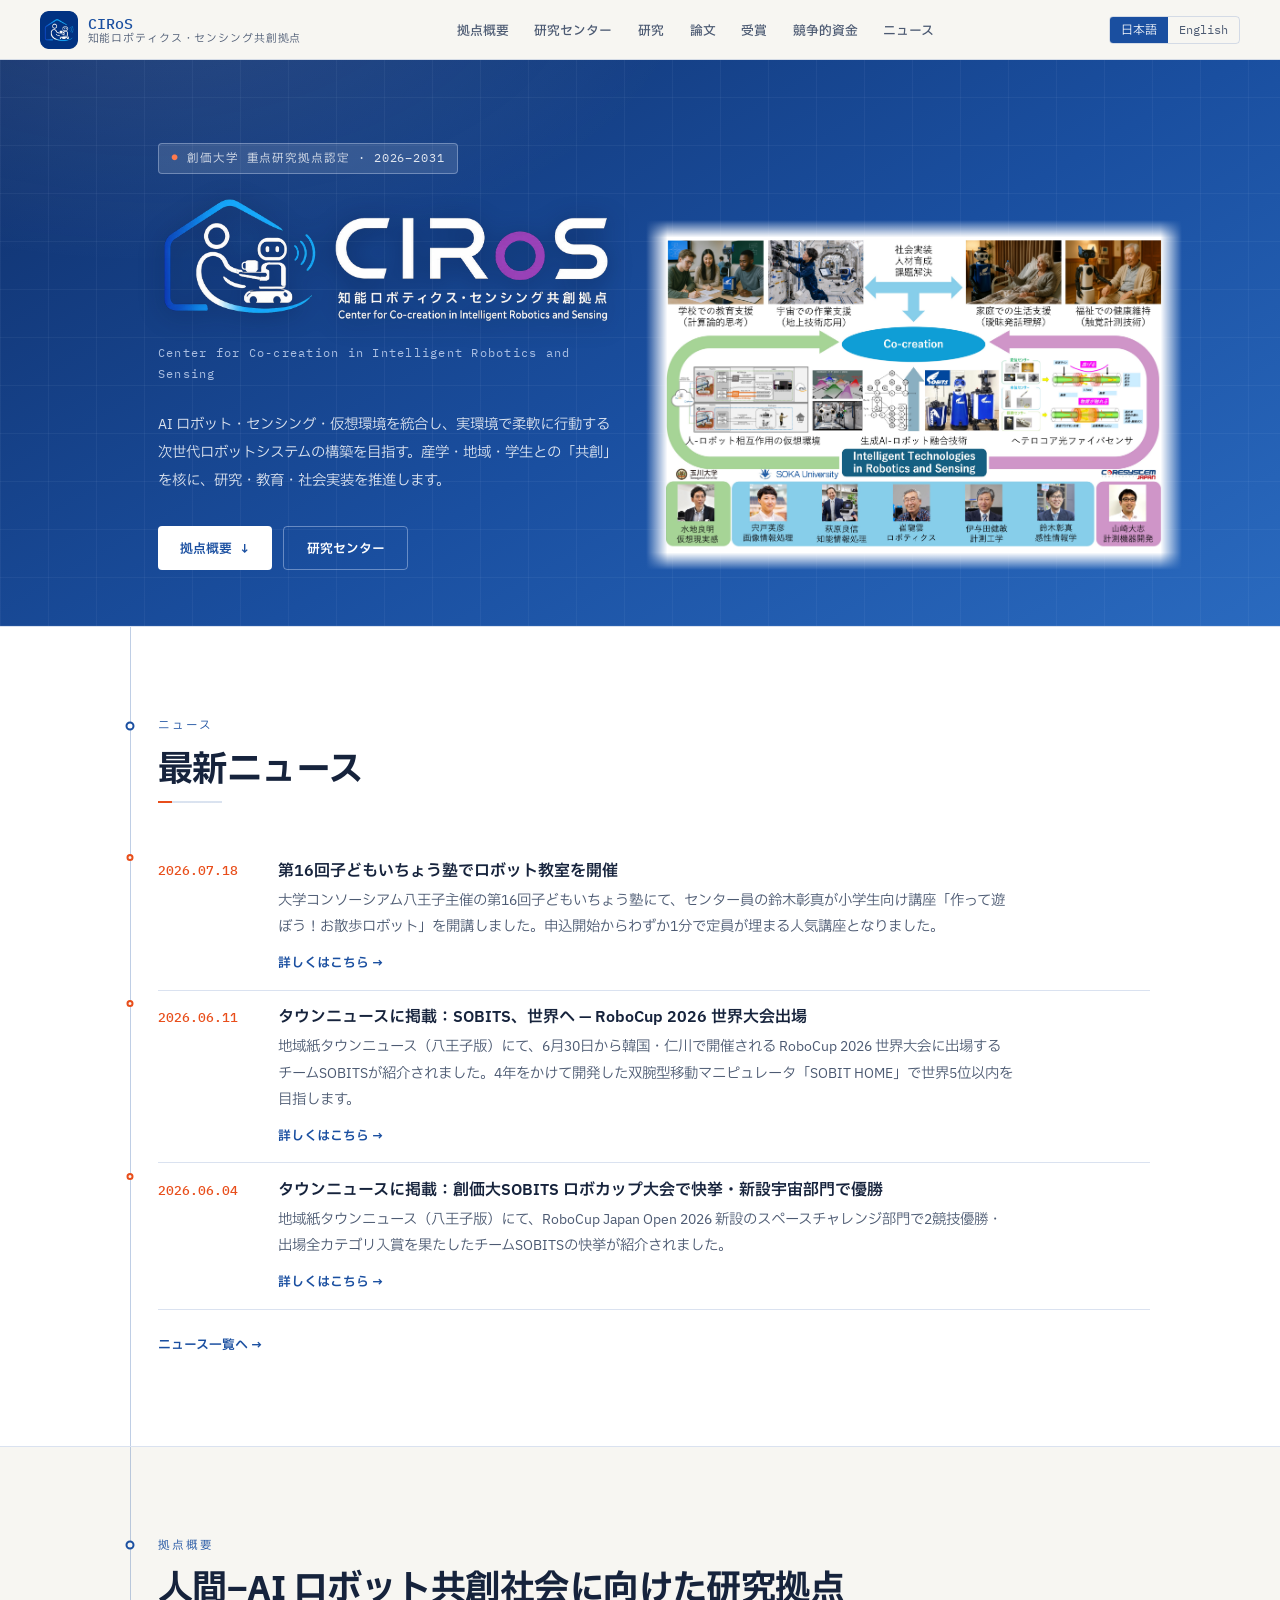
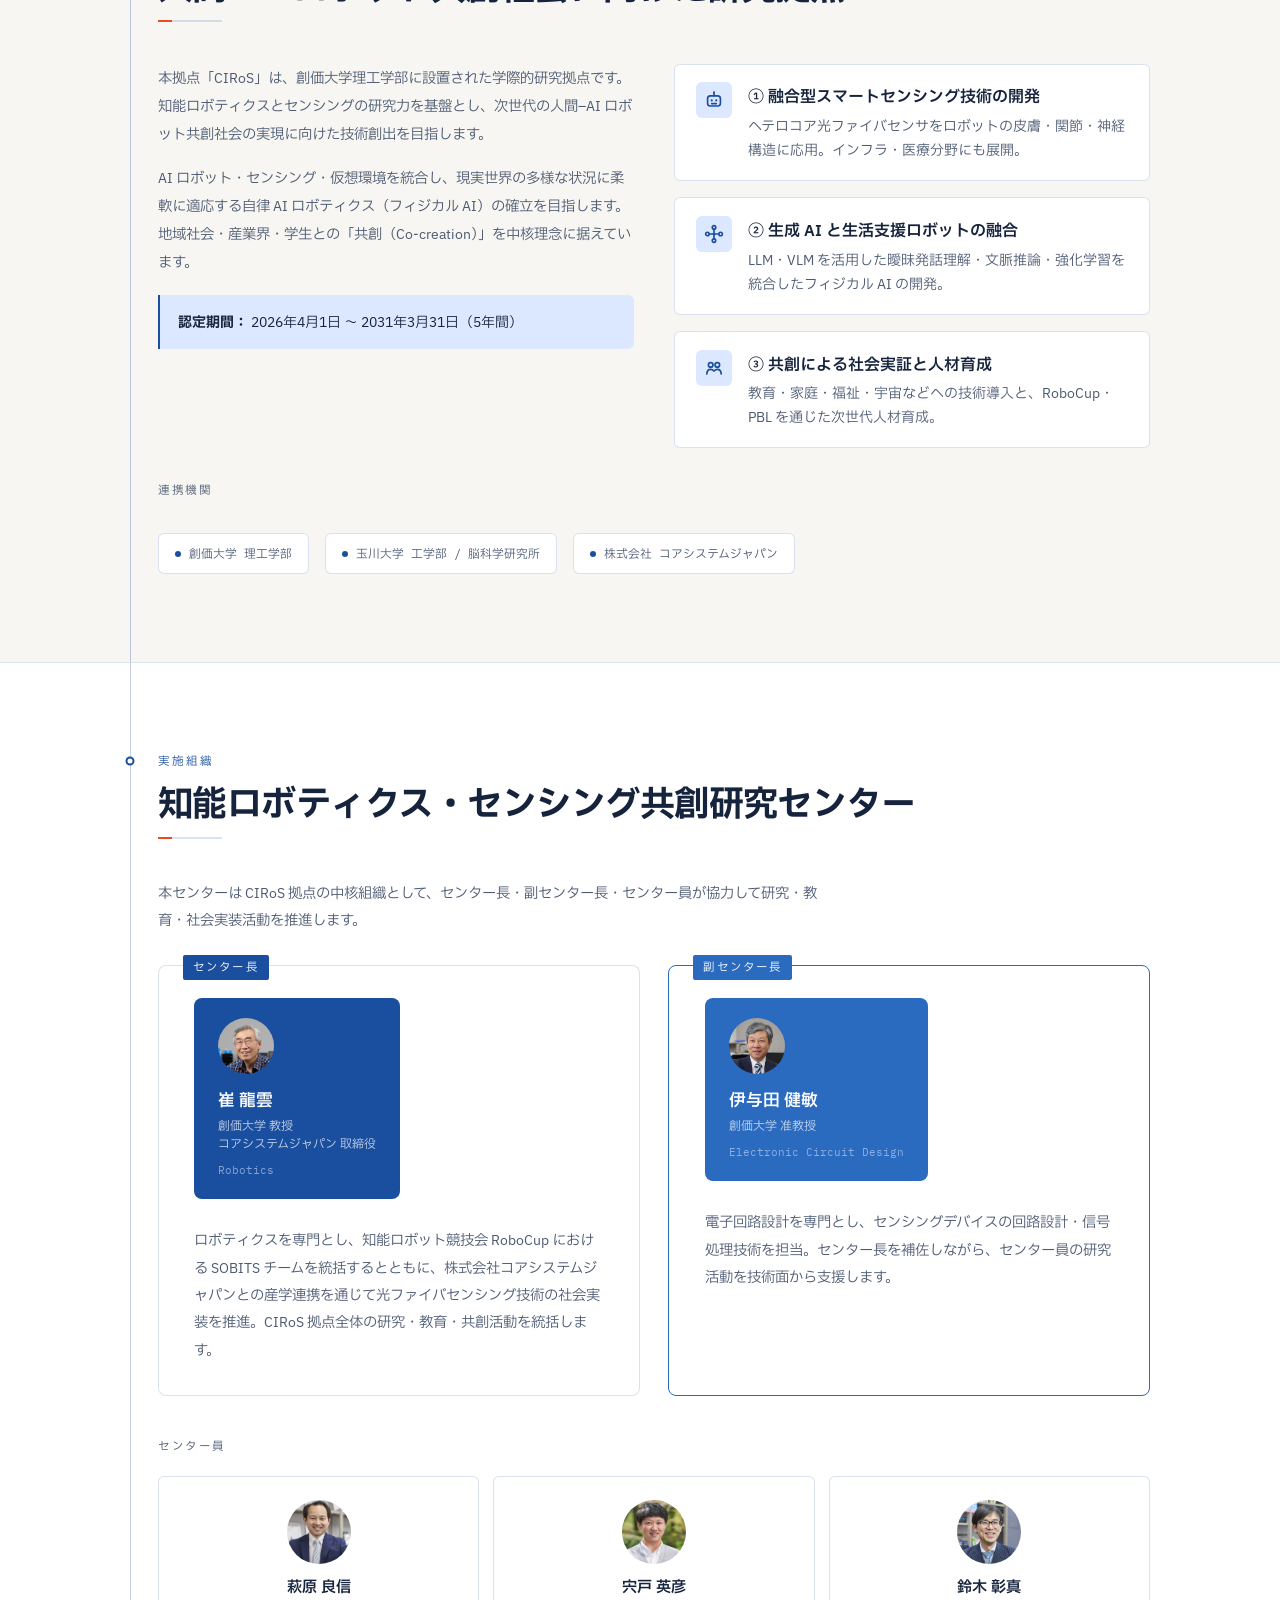
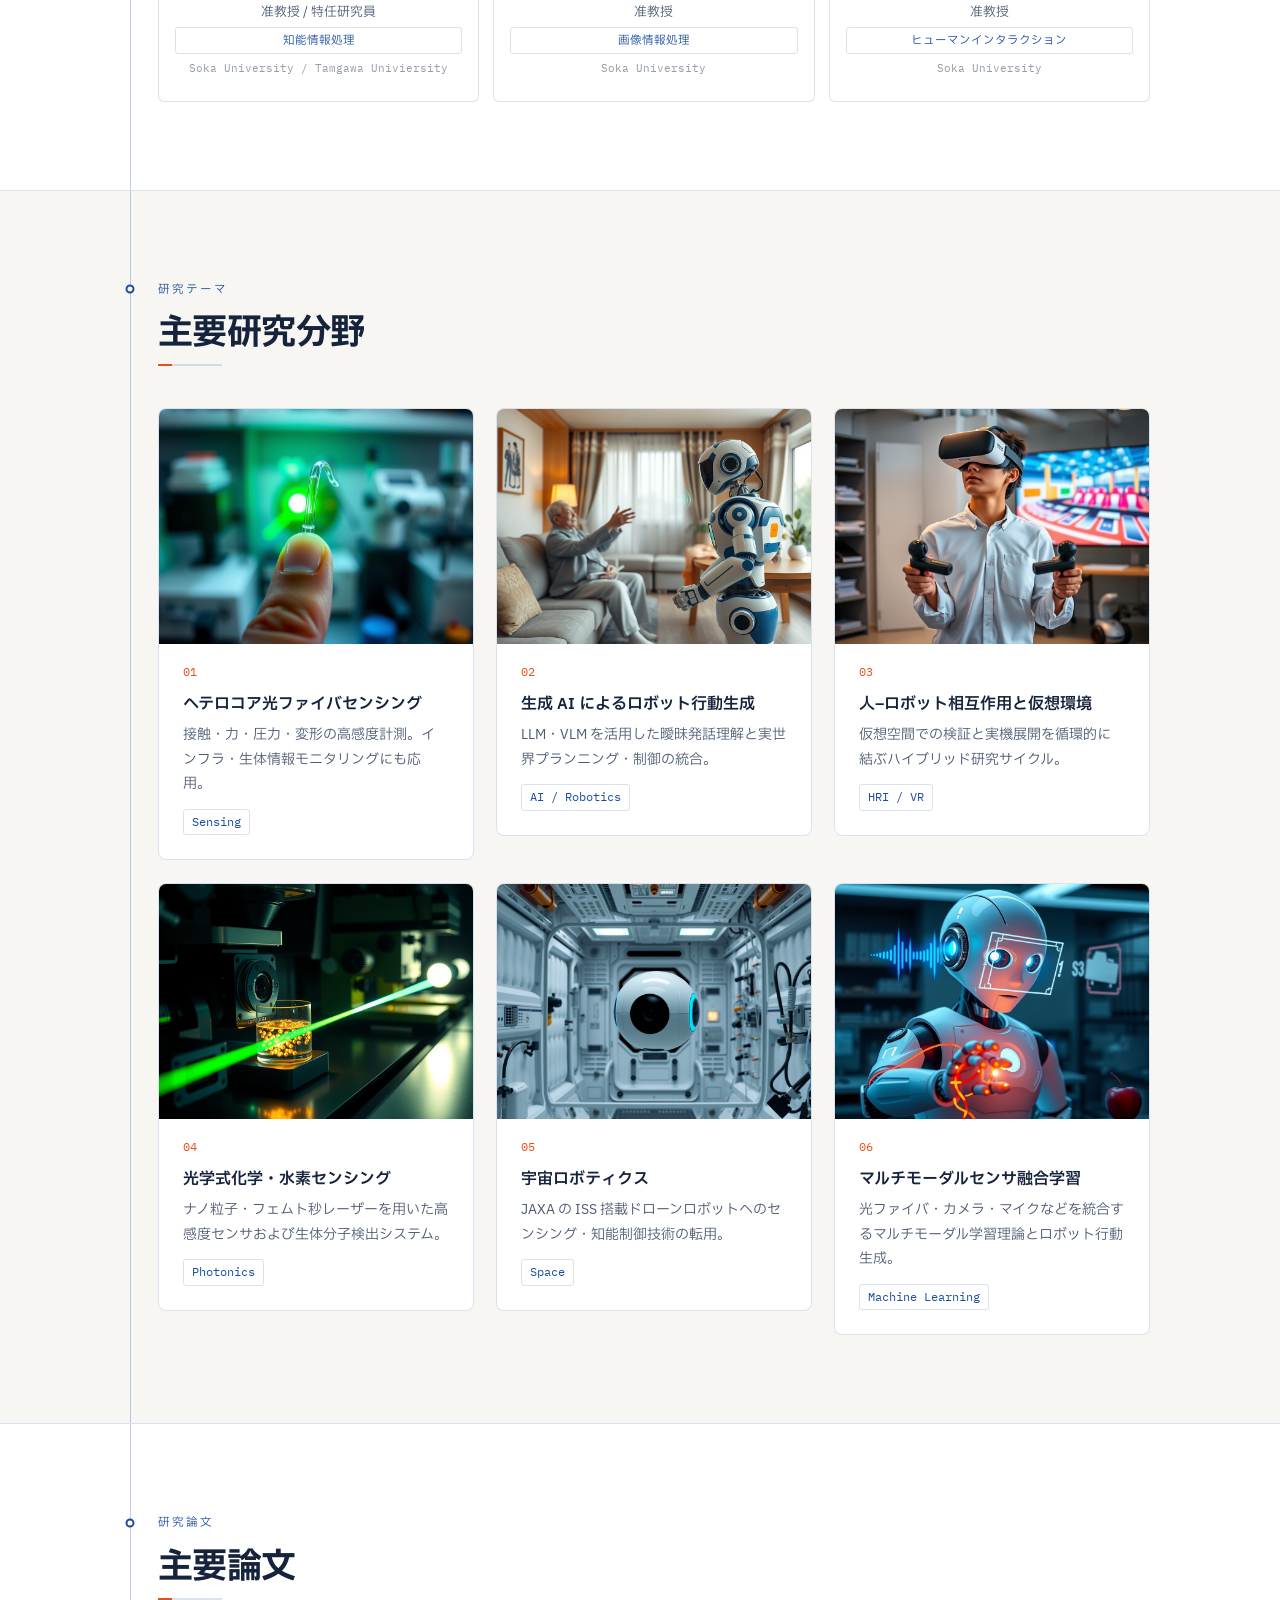
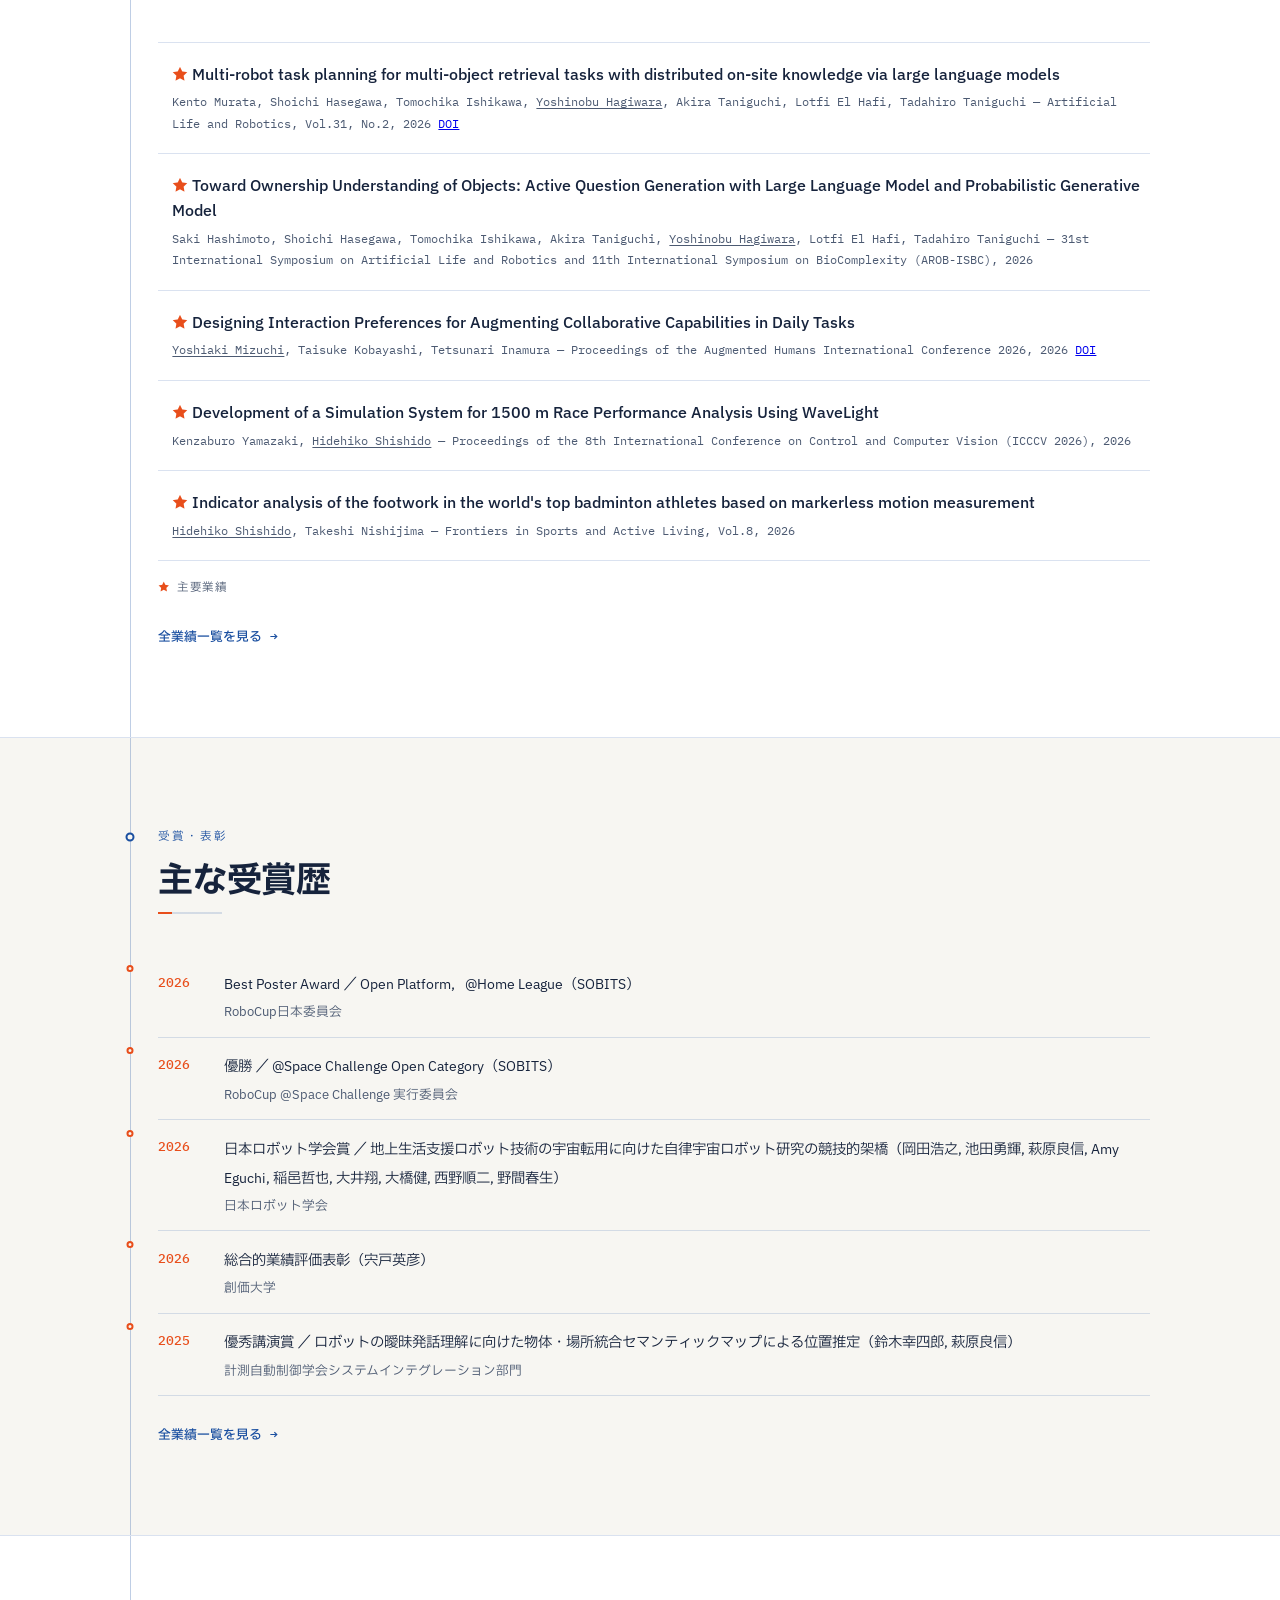
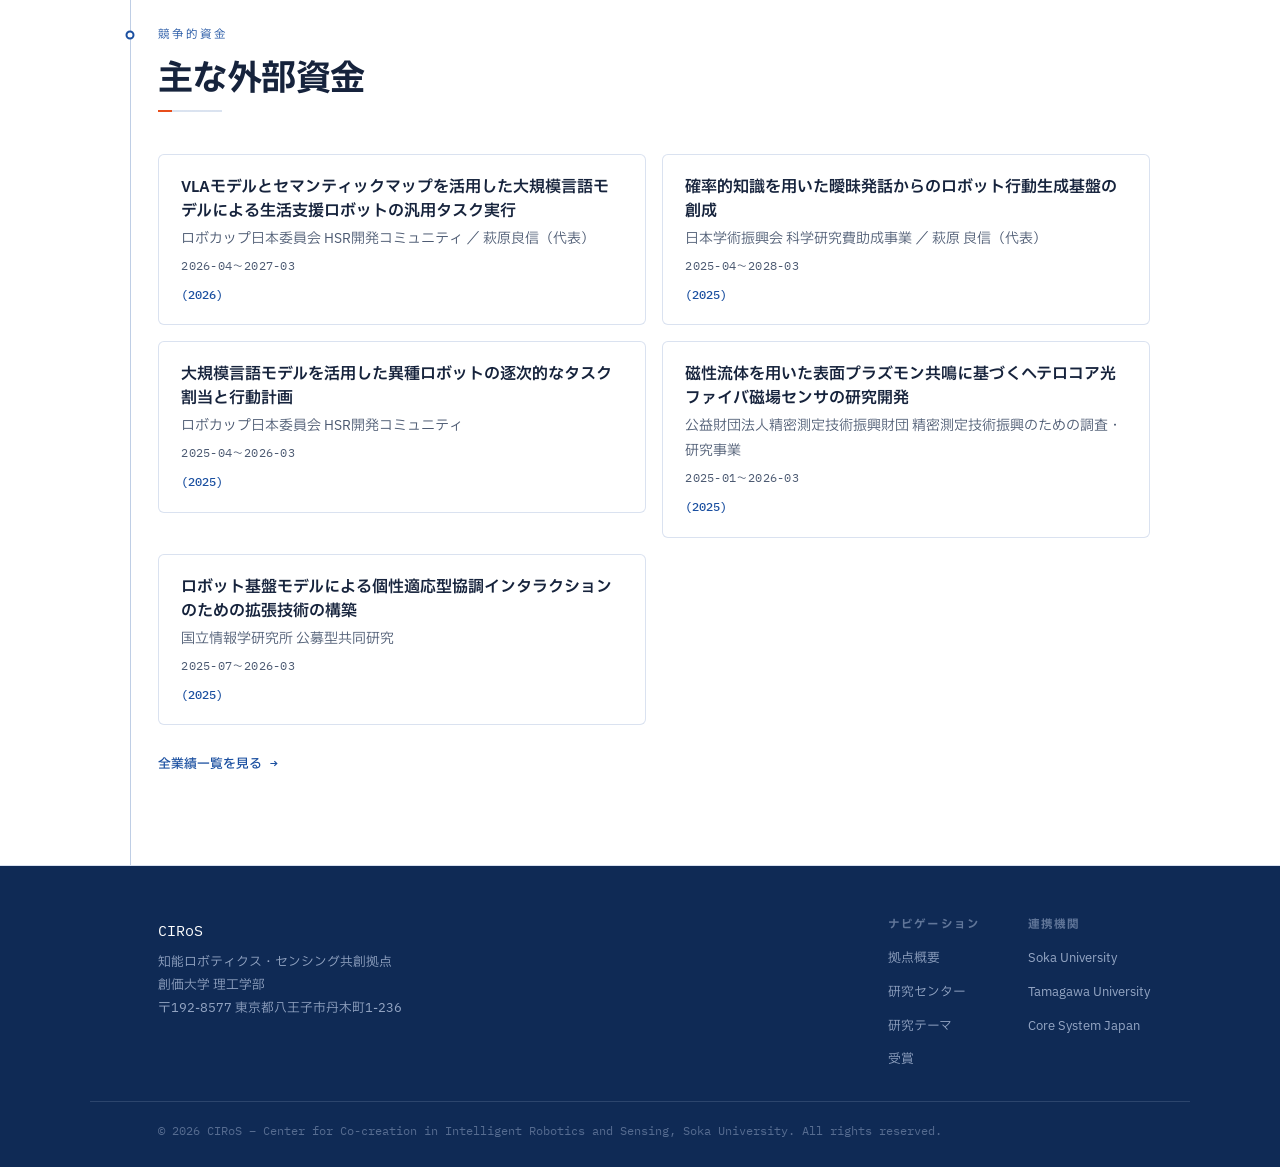
==== commit 50d2e6dc: "拠点概要の絵文字をSVG線画アイコンに置換、ヒーローロゴにサービス動作アニメ追加（ロボット接近→カップ提示→電波パルス、reduced-motion対応）" ====
--- a/index.html
+++ b/index.html
@@ -114,7 +114,7 @@
     <div>
       <div class="hero-badge"><span lc="ja">創価大学 重点研究拠点認定 · 2026–2031</span><span lc="en">Designated Priority Research Hub, Soka University · 2026–2031</span></div>
       <h1 class="hero-title">
-        <img class="hero-lockup-img" src="brand/logo_ciros_lockup_trans.webp" alt="CIRoS - 知能ロボティクス・センシング共創拠点 / Center for Co-creation in Intelligent Robotics and Sensing">
+        <span class="hero-lockup-anim" role="img" aria-label="CIRoS - 知能ロボティクス・センシング共創拠点 / Center for Co-creation in Intelligent Robotics and Sensing"><img class="hl-base" src="brand/anim/lockup_base.webp" alt=""><img class="hl-part hl-robot" src="brand/anim/lockup_robot.webp" alt=""><img class="hl-part hl-cup" src="brand/anim/lockup_cup.webp" alt=""><img class="hl-part hl-waves" src="brand/anim/lockup_waves.webp" alt=""></span>
       </h1>
       <p class="hero-sub" lc="ja">Center for Co-creation in Intelligent Robotics and Sensing</p>
       <p class="hero-sub" lc="en">Priority Research Hub, Faculty of Science and Engineering, Soka University</p>
@@ -208,15 +208,15 @@
       </div>
       <div class="feat-list">
         <div class="feat">
-          <div class="feat-ic" aria-hidden="true">🤖</div>
+          <div class="feat-ic" aria-hidden="true"><svg viewBox="0 0 24 24" width="22" height="22" fill="none" stroke="currentColor" stroke-width="1.8" stroke-linecap="round" stroke-linejoin="round"><rect x="5" y="7.5" width="14" height="11" rx="3"/><path d="M12 7.5 V4.6"/><circle cx="12" cy="3.6" r="1.1" fill="currentColor" stroke="none"/><circle cx="9.5" cy="12.5" r="1.2" fill="currentColor" stroke="none"/><circle cx="14.5" cy="12.5" r="1.2" fill="currentColor" stroke="none"/><path d="M9.5 16 h5"/></svg></div>
           <div><div class="feat-t" lc="ja">① 融合型スマートセンシング技術の開発</div><div class="feat-t" lc="en">① Smart Sensing Integration</div><div class="feat-b" lc="ja">ヘテロコア光ファイバセンサをロボットの皮膚・関節・神経構造に応用。インフラ・医療分野にも展開。</div><div class="feat-b" lc="en">Hetero-core fiber optic sensors applied to robot skin, joints, and neural structures. Extended to infrastructure and medical fields.</div></div>
         </div>
         <div class="feat">
-          <div class="feat-ic" aria-hidden="true">🧠</div>
+          <div class="feat-ic" aria-hidden="true"><svg viewBox="0 0 24 24" width="22" height="22" fill="none" stroke="currentColor" stroke-width="1.8" stroke-linecap="round" stroke-linejoin="round"><circle cx="12" cy="4.8" r="1.9"/><circle cx="4.8" cy="12" r="1.9"/><circle cx="19.2" cy="12" r="1.9"/><circle cx="12" cy="19.2" r="1.9"/><circle cx="12" cy="12" r="1.5" fill="currentColor" stroke="none"/><path d="M12 6.7 V10.5 M12 13.5 V17.3 M6.7 12 H10.5 M13.5 12 H17.3"/></svg></div>
           <div><div class="feat-t" lc="ja">② 生成 AI と生活支援ロボットの融合</div><div class="feat-t" lc="en">② Generative AI × Assistive Robots</div><div class="feat-b" lc="ja">LLM・VLM を活用した曖昧発話理解・文脈推論・強化学習を統合したフィジカル AI の開発。</div><div class="feat-b" lc="en">Integrating LLMs and VLMs for ambiguous speech understanding, contextual reasoning, and physical AI.</div></div>
         </div>
         <div class="feat">
-          <div class="feat-ic" aria-hidden="true">🌐</div>
+          <div class="feat-ic" aria-hidden="true"><svg viewBox="0 0 24 24" width="22" height="22" fill="none" stroke="currentColor" stroke-width="1.8" stroke-linecap="round" stroke-linejoin="round"><circle cx="8.4" cy="8.6" r="2.5"/><path d="M4.2 18.6 c0-3.2 1.9-5.1 4.2-5.1 c1.3 0 2.4 .6 3.2 1.6"/><circle cx="15.6" cy="8.6" r="2.5"/><path d="M12.4 15.1 c.8-1 1.9-1.6 3.2-1.6 c2.3 0 4.2 1.9 4.2 5.1"/></svg></div>
           <div><div class="feat-t" lc="ja">③ 共創による社会実証と人材育成</div><div class="feat-t" lc="en">③ Social Implementation &amp; Education</div><div class="feat-b" lc="ja">教育・家庭・福祉・宇宙などへの技術導入と、RoboCup・PBL を通じた次世代人材育成。</div><div class="feat-b" lc="en">Deploying technology across education, home, welfare, and space, and nurturing researchers via RoboCup and PBL.</div></div>
         </div>
       </div>
--- a/assets/css/styles.css
+++ b/assets/css/styles.css
@@ -230,8 +230,16 @@
   mask-image: linear-gradient(to right, transparent 0, #000 4%, #000 96%, transparent 100%), linear-gradient(to bottom, transparent 0, #000 5%, #000 95%, transparent 100%);
   -webkit-mask-composite: source-in; mask-composite: intersect;
   filter: drop-shadow(0 16px 34px rgba(0, 0, 0, .22)); }
-/* h1タイトル文字の代替: 透過ロックアップロゴ */
-.hero-lockup-img { display: block; width: min(460px, 100%); height: auto; filter: drop-shadow(0 4px 12px rgba(2, 12, 46, .4)); }
+/* h1タイトル文字の代替: 透過ロックアップロゴ（ロボットが人へ移動しカップを置くアニメ付き） */
+.hero-lockup-anim { position: relative; display: block; width: min(460px, 100%); filter: drop-shadow(0 4px 12px rgba(2, 12, 46, .4)); }
+.hero-lockup-anim .hl-base { display: block; width: 100%; height: auto; }
+.hero-lockup-anim .hl-part { position: absolute; height: auto; }
+.hl-robot { left: 17.35%; top: 32.82%; width: 15.98%; animation: hl-robot-in 1s ease-out .5s both; }
+.hl-cup { left: 17.29%; top: 49.71%; width: 4.51%; animation: hl-cup-drop .45s cubic-bezier(.34, 1.56, .64, 1) 1.7s both; }
+.hl-waves { left: 29.51%; top: 30.68%; width: 5.02%; animation: hl-waves-in .8s ease 2.25s both; }
+@keyframes hl-robot-in { from { transform: translateX(11%); } to { transform: translateX(0); } }
+@keyframes hl-cup-drop { from { opacity: 0; transform: translateY(-30%); } to { opacity: 1; transform: translateY(0); } }
+@keyframes hl-waves-in { from { opacity: 0; } to { opacity: 1; } }
 
 /* -- section heading kit -- */
 .slabel { font-family: var(--mono); font-size: var(--fs-2xs); letter-spacing: .18em; text-transform: uppercase; color: var(--accent); margin-bottom: .6rem; }
@@ -248,7 +256,8 @@
 .feat::before { content: ''; position: absolute; left: -1px; top: 12%; bottom: 12%; width: 2px; background: var(--accent2); transform: scaleY(0); transform-origin: top; transition: transform var(--dur-med) var(--ease); }
 .feat:hover { border-color: var(--hairline-strong); transform: translateY(-2px); box-shadow: var(--shadow-hover); }
 .feat:hover::before { transform: scaleY(1); }
-.feat-ic { width: 36px; height: 36px; border-radius: 6px; background: var(--accent-light); display: flex; align-items: center; justify-content: center; flex-shrink: 0; }
+.feat-ic { width: 36px; height: 36px; border-radius: 6px; background: var(--accent-light); display: flex; align-items: center; justify-content: center; flex-shrink: 0; color: var(--accent); }
+.feat-ic svg { display: block; }
 .feat-t { font-size: var(--fs-lg); font-weight: 600; margin-bottom: .25rem; }
 .feat-b { font-size: var(--fs-sm); color: var(--ink-soft); line-height: 1.7; }
 
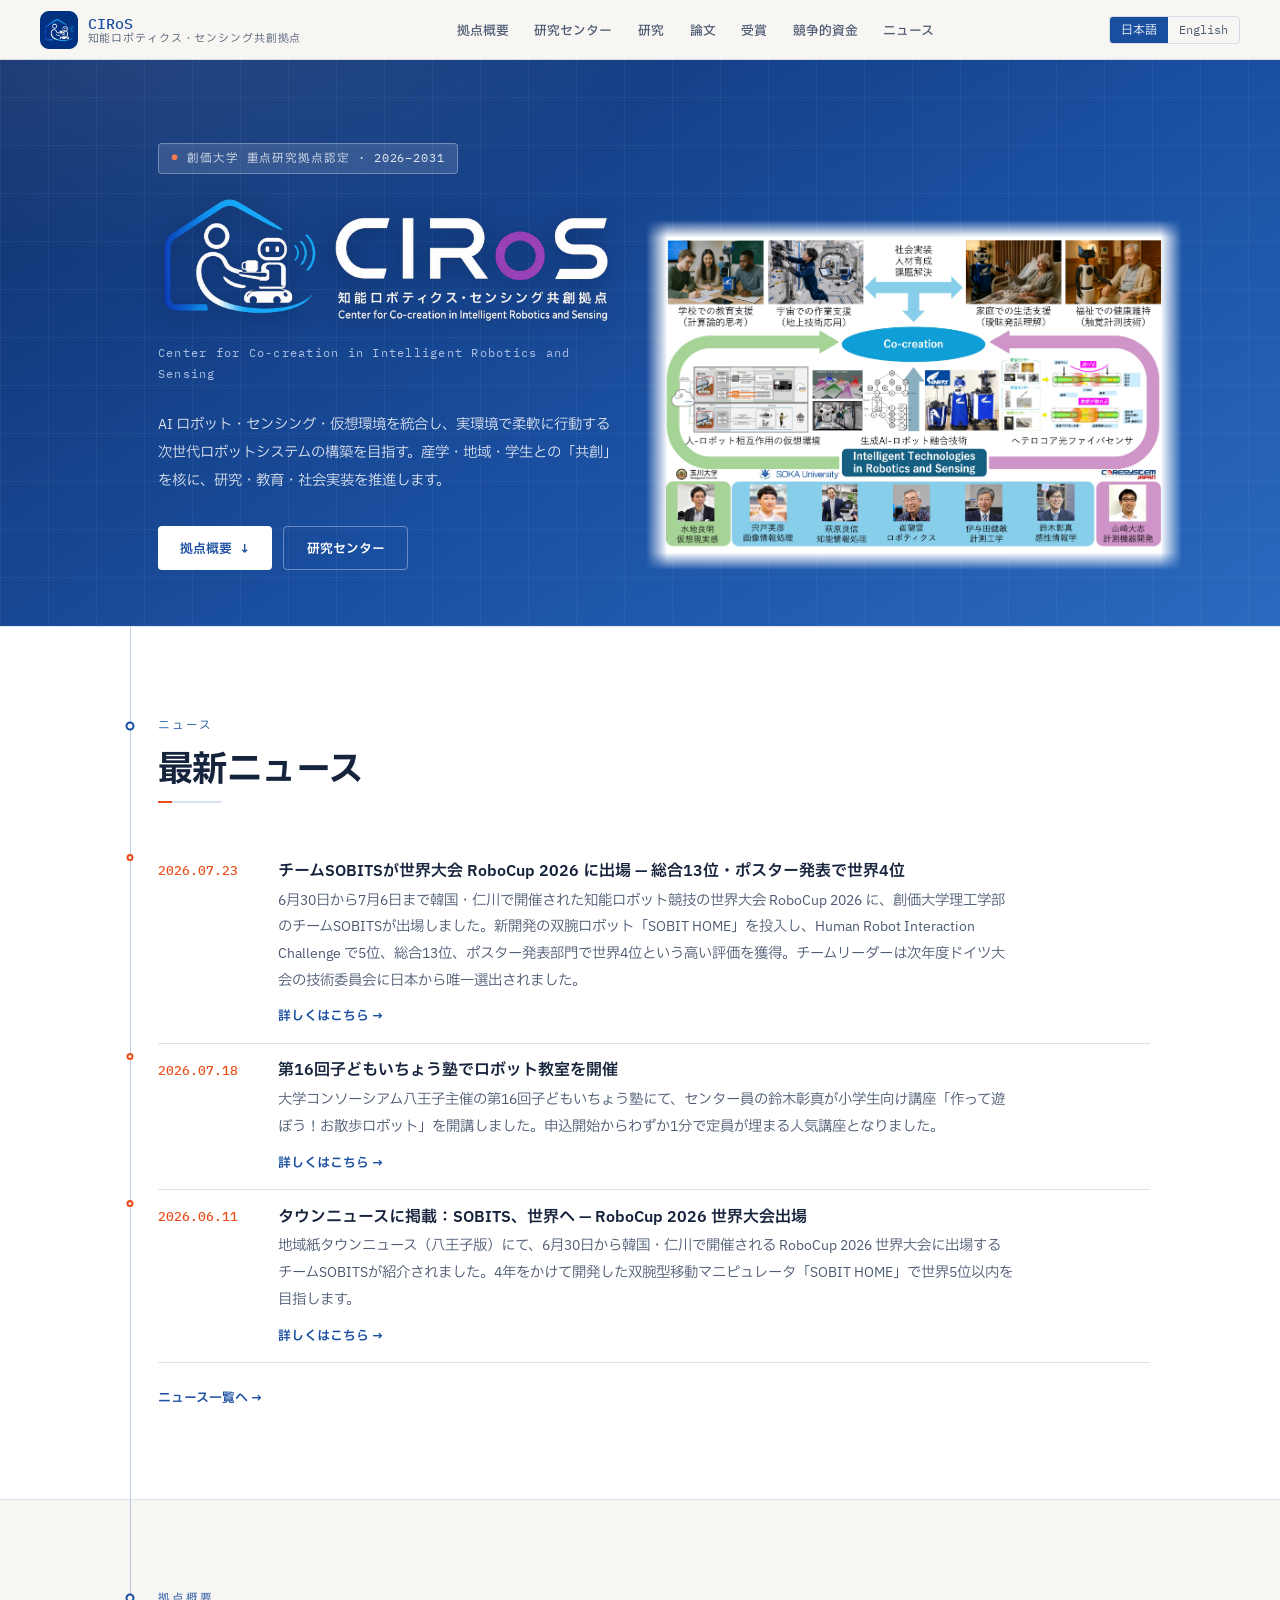
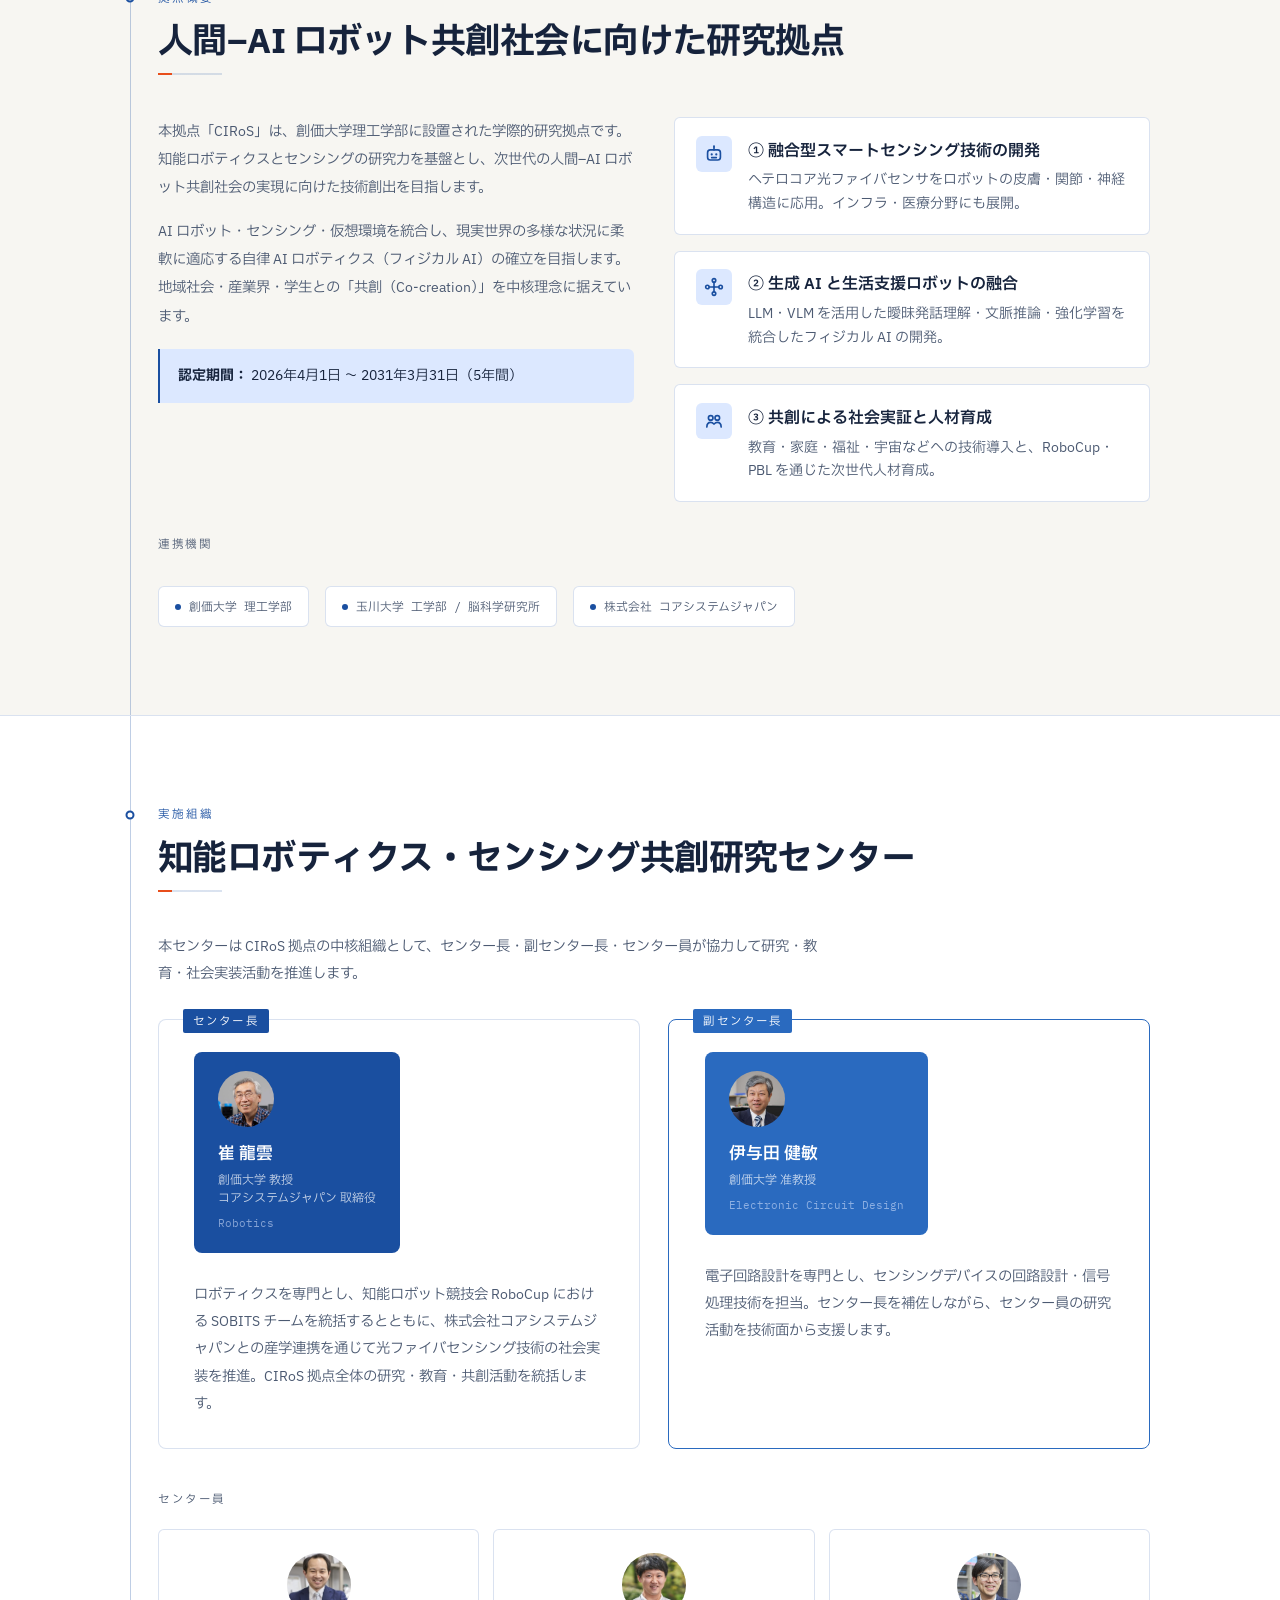
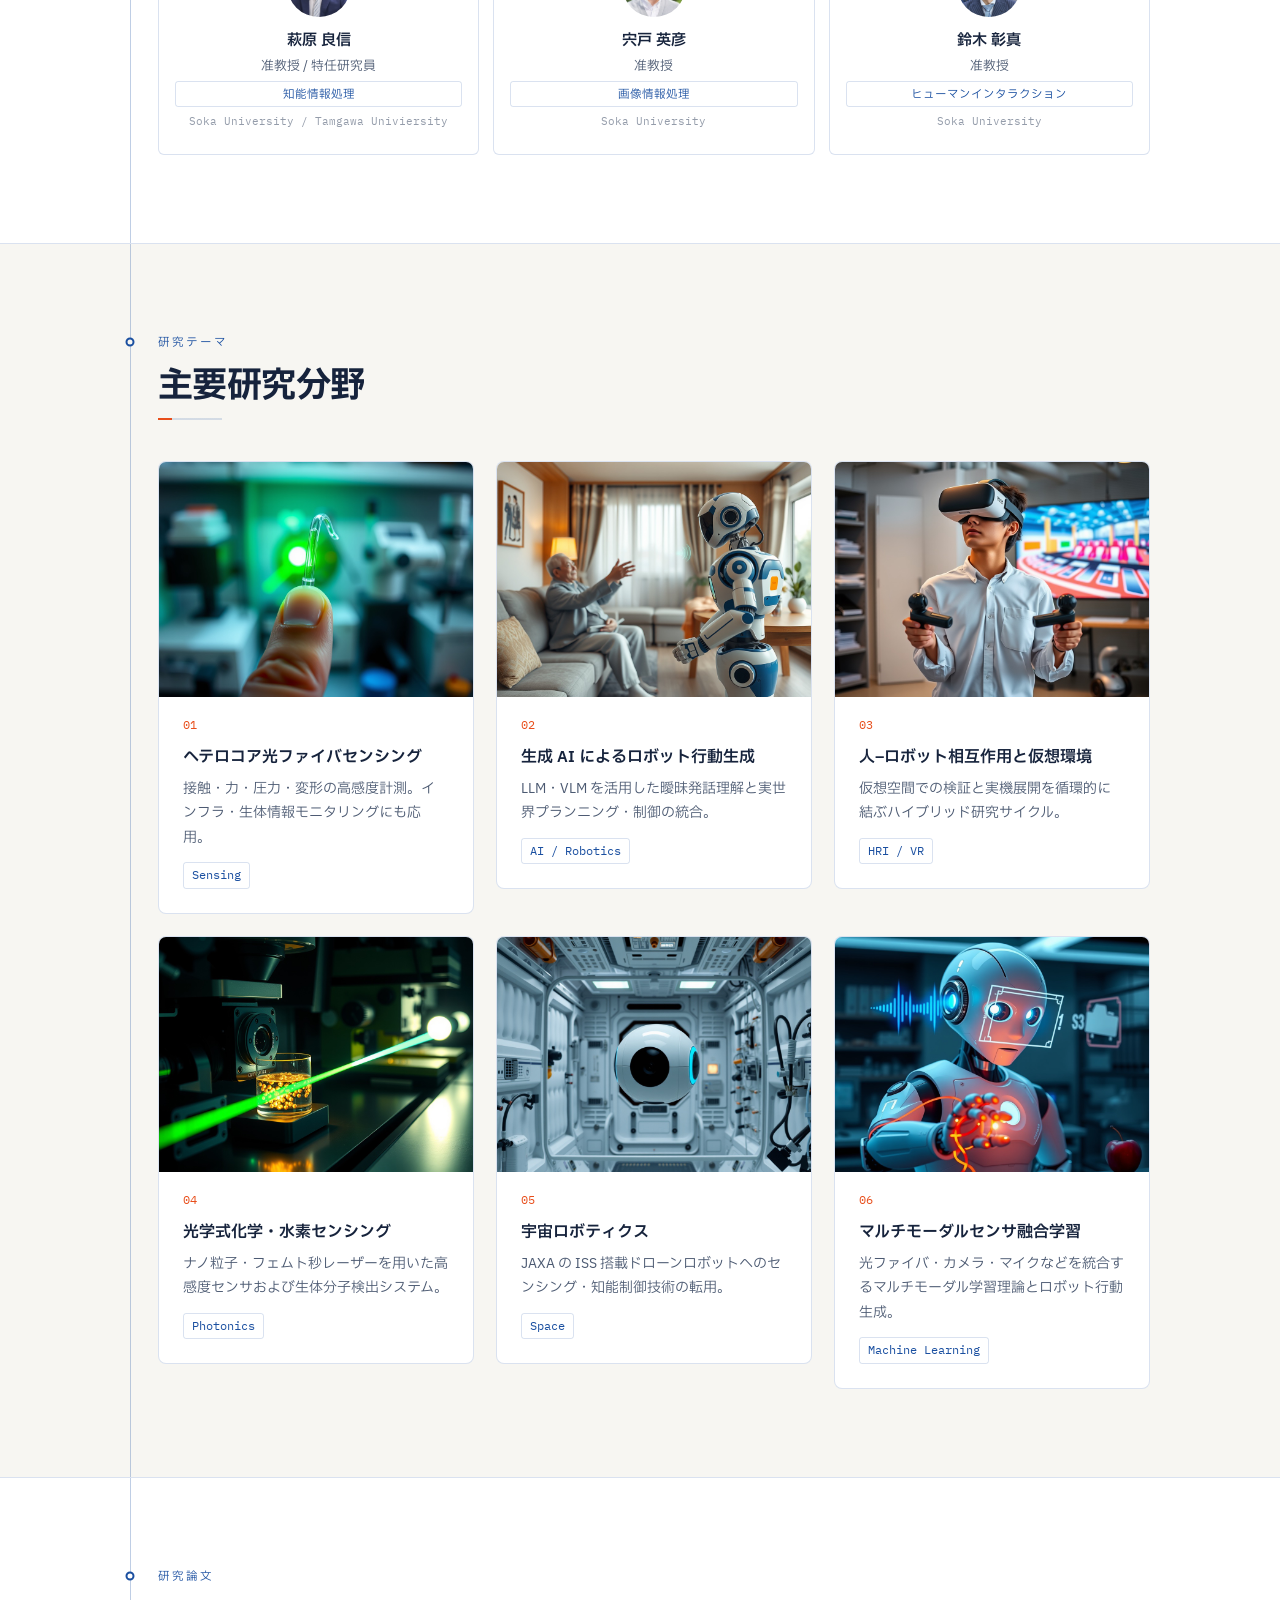
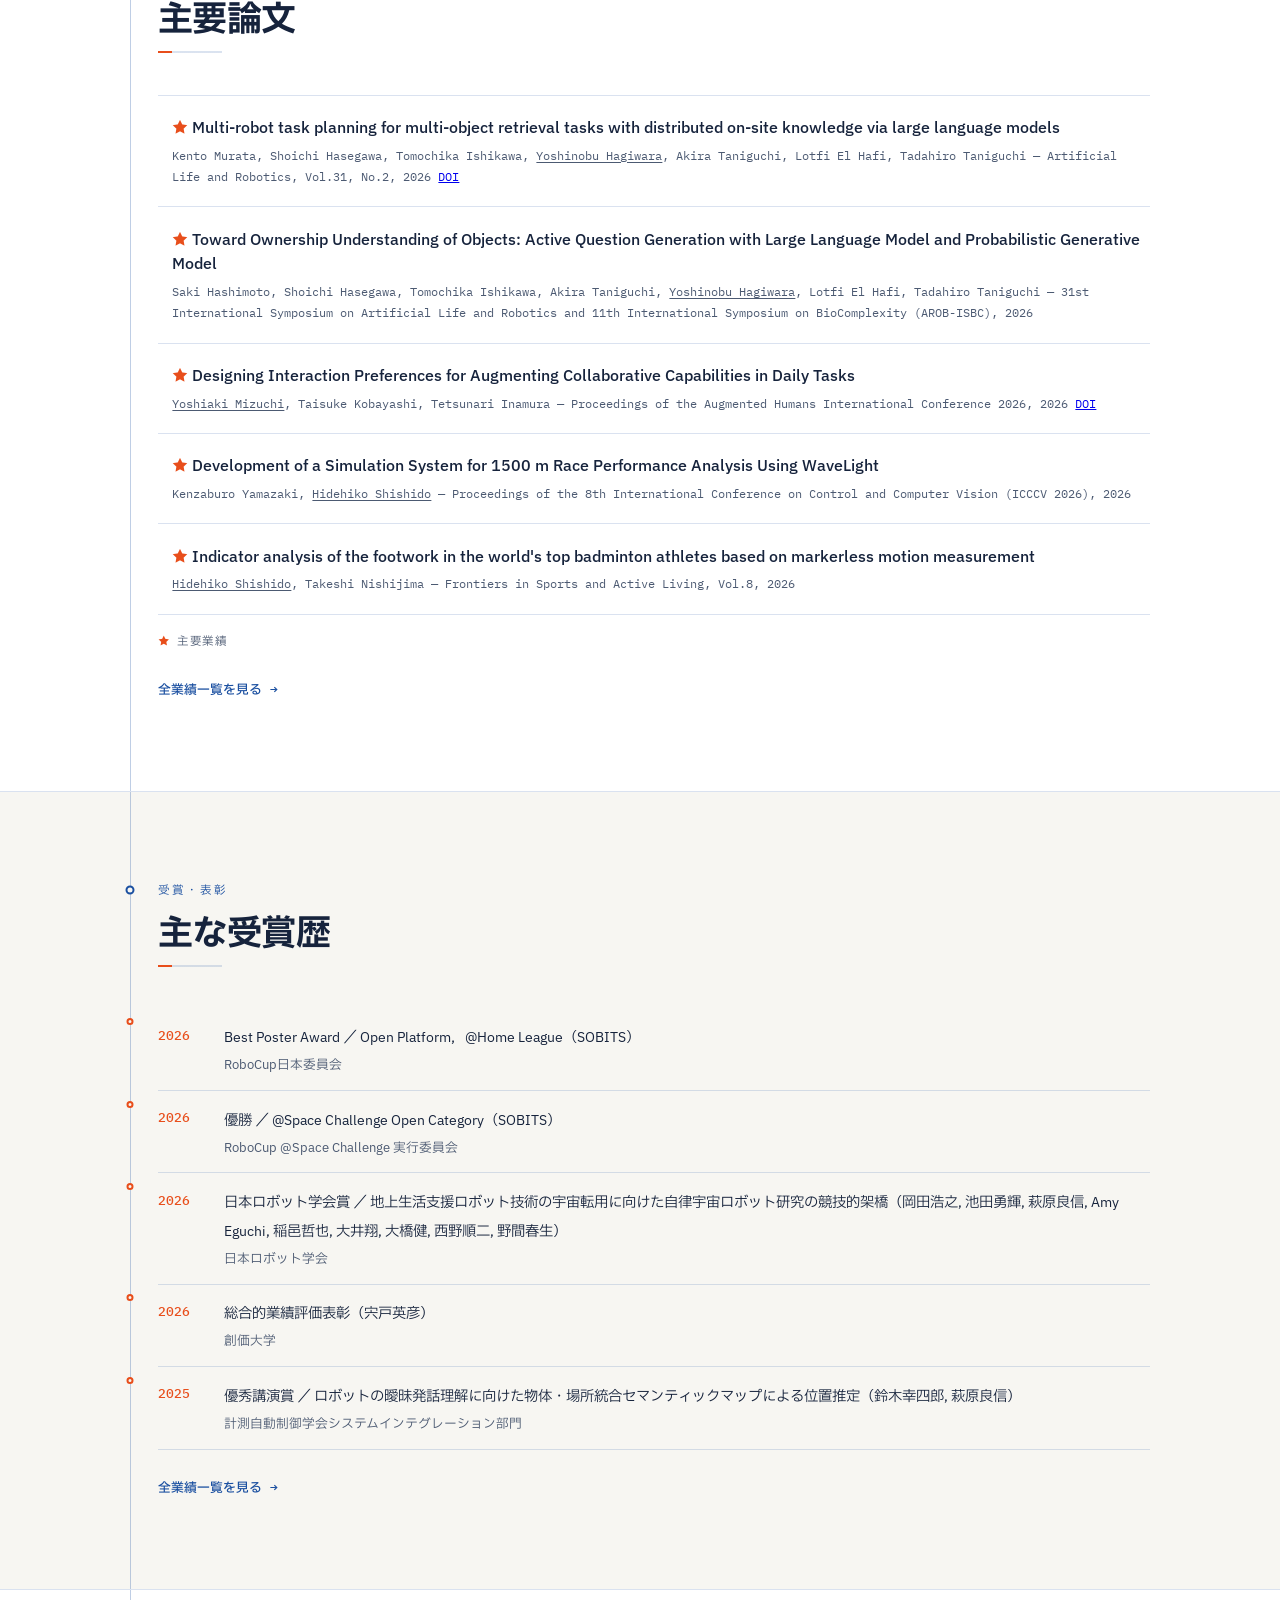
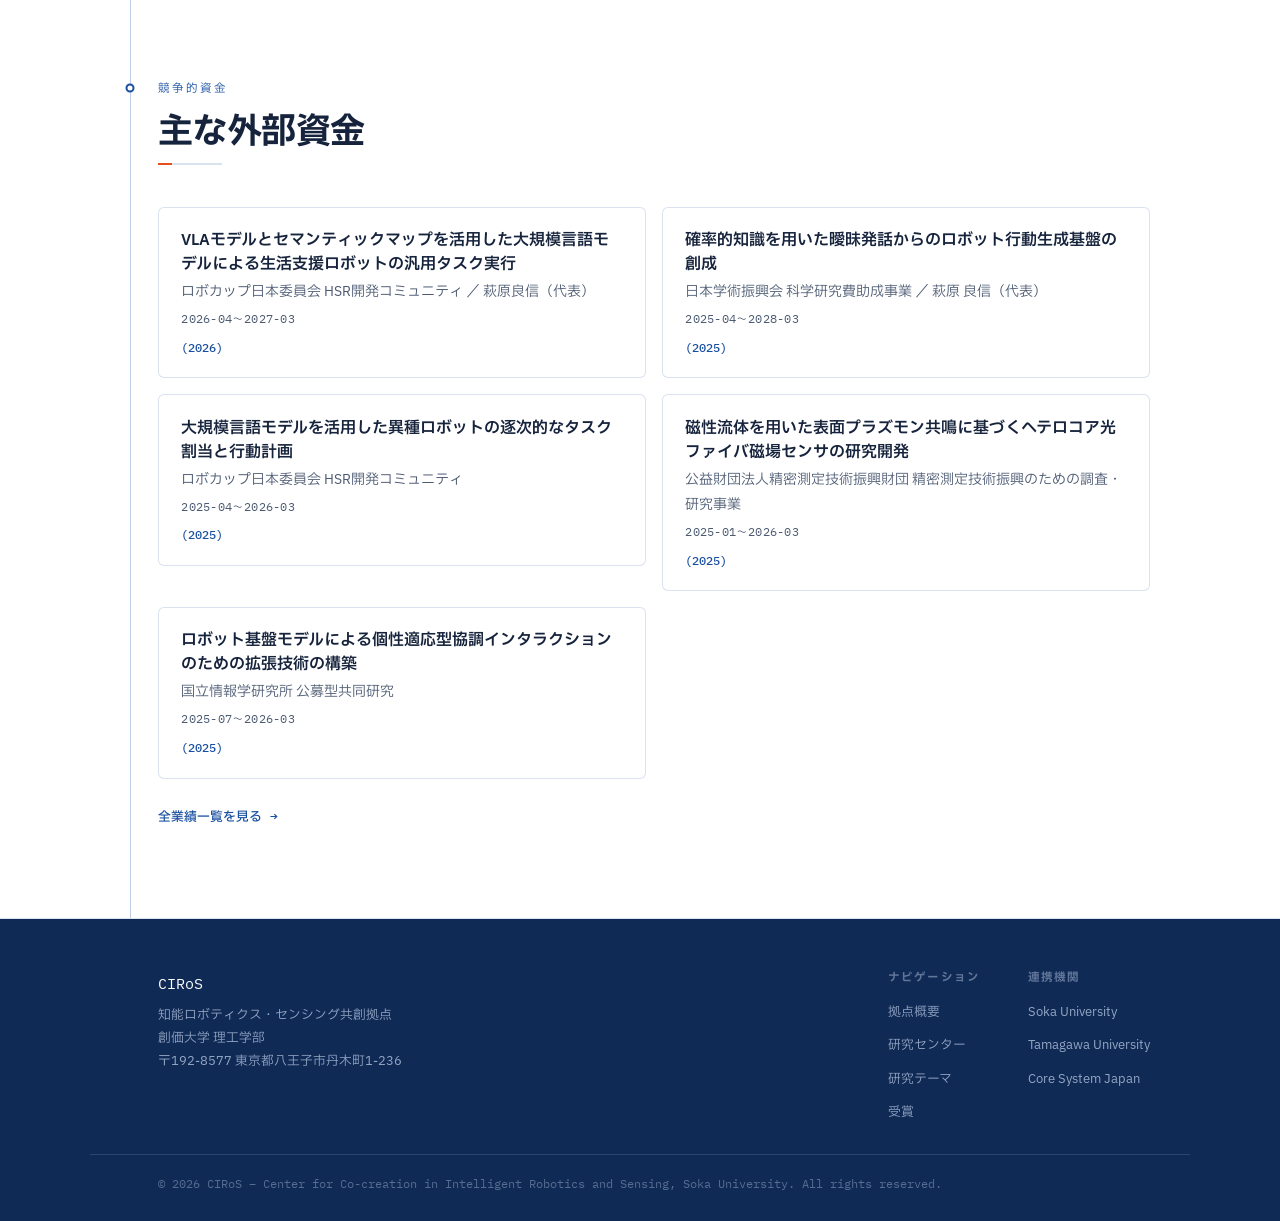
==== commit 9ac42bbd: "トップページにも RoboCup 2026 世界大会ニュースを反映・sitemap更新" ====
--- a/index.html
+++ b/index.html
@@ -139,6 +139,17 @@
     <ul class="alist">
 
       <li><article class="ai ni">
+        <time class="ay" datetime="2026-07-23">2026.07.23</time>
+        <div class="ni-body">
+          <h3 class="ni-t" lc="ja">チームSOBITSが世界大会 RoboCup 2026 に出場 — 総合13位・ポスター発表で世界4位</h3>
+          <h3 class="ni-t" lc="en">Team SOBITS Competes at RoboCup 2026 — 13th Overall and 4th in the Poster Session</h3>
+          <p class="ni-b" lc="ja">6月30日から7月6日まで韓国・仁川で開催された知能ロボット競技の世界大会 RoboCup 2026 に、創価大学理工学部のチームSOBITSが出場しました。新開発の双腕ロボット「SOBIT HOME」を投入し、Human Robot Interaction Challenge で5位、総合13位、ポスター発表部門で世界4位という高い評価を獲得。チームリーダーは次年度ドイツ大会の技術委員会に日本から唯一選出されました。</p>
+          <p class="ni-b" lc="en">Team SOBITS, from Soka University's Faculty of Science and Engineering, competed at RoboCup 2026, the intelligent-robot world championship held in Incheon, Korea (June 30–July 6). With the newly developed dual-arm robot "SOBIT HOME," the team placed 5th in the Human Robot Interaction Challenge, 13th overall, and earned a 4th-place finish worldwide in the poster session; the team leader was selected as the only Japanese member of the technical committee for next year's championship in Germany.</p>
+          <a class="ni-link" href="https://www.soka.ac.jp/news/2026/07/0722-02/" target="_blank" rel="noopener noreferrer"><span lc="ja">詳しくはこちら →</span><span lc="en">Read more →</span></a>
+        </div>
+      </article></li>
+
+      <li><article class="ai ni">
         <time class="ay" datetime="2026-07-18">2026.07.18</time>
         <div class="ni-body">
           <h3 class="ni-t" lc="ja">第16回子どもいちょう塾でロボット教室を開催</h3>
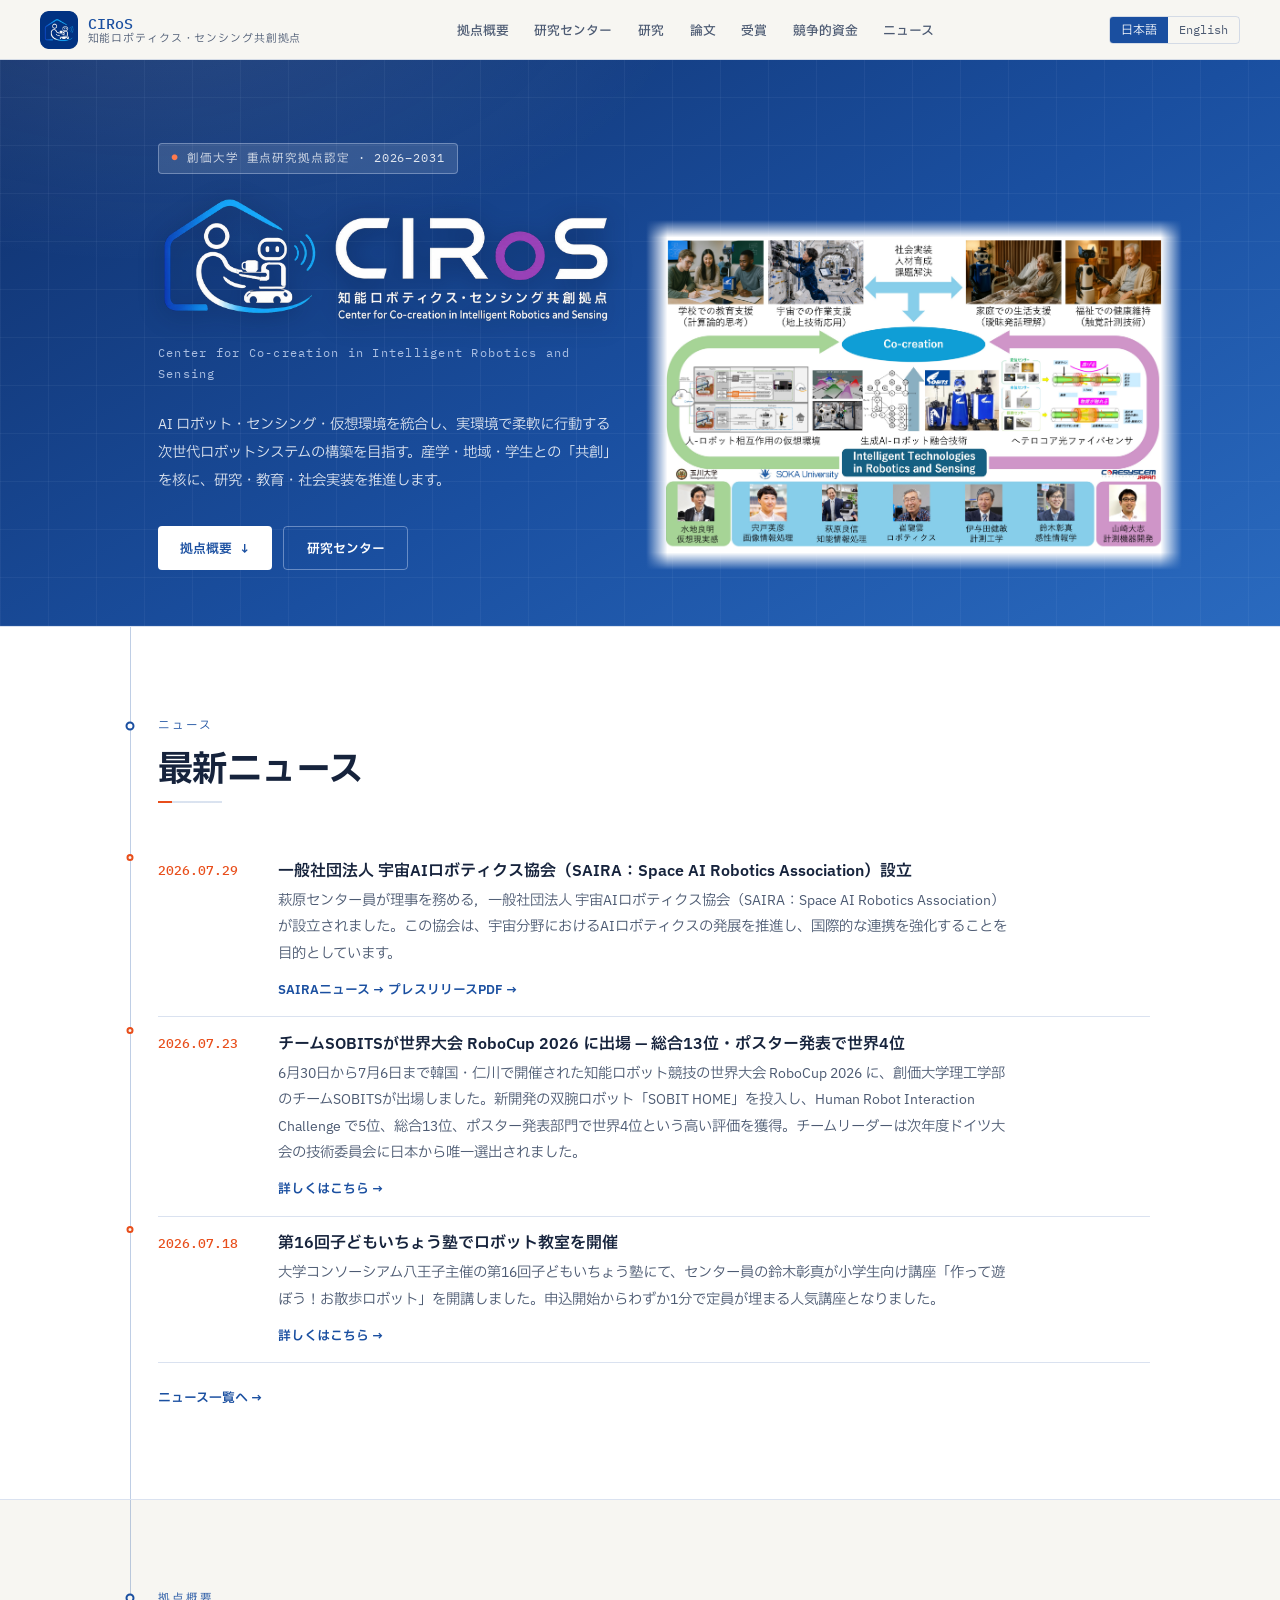
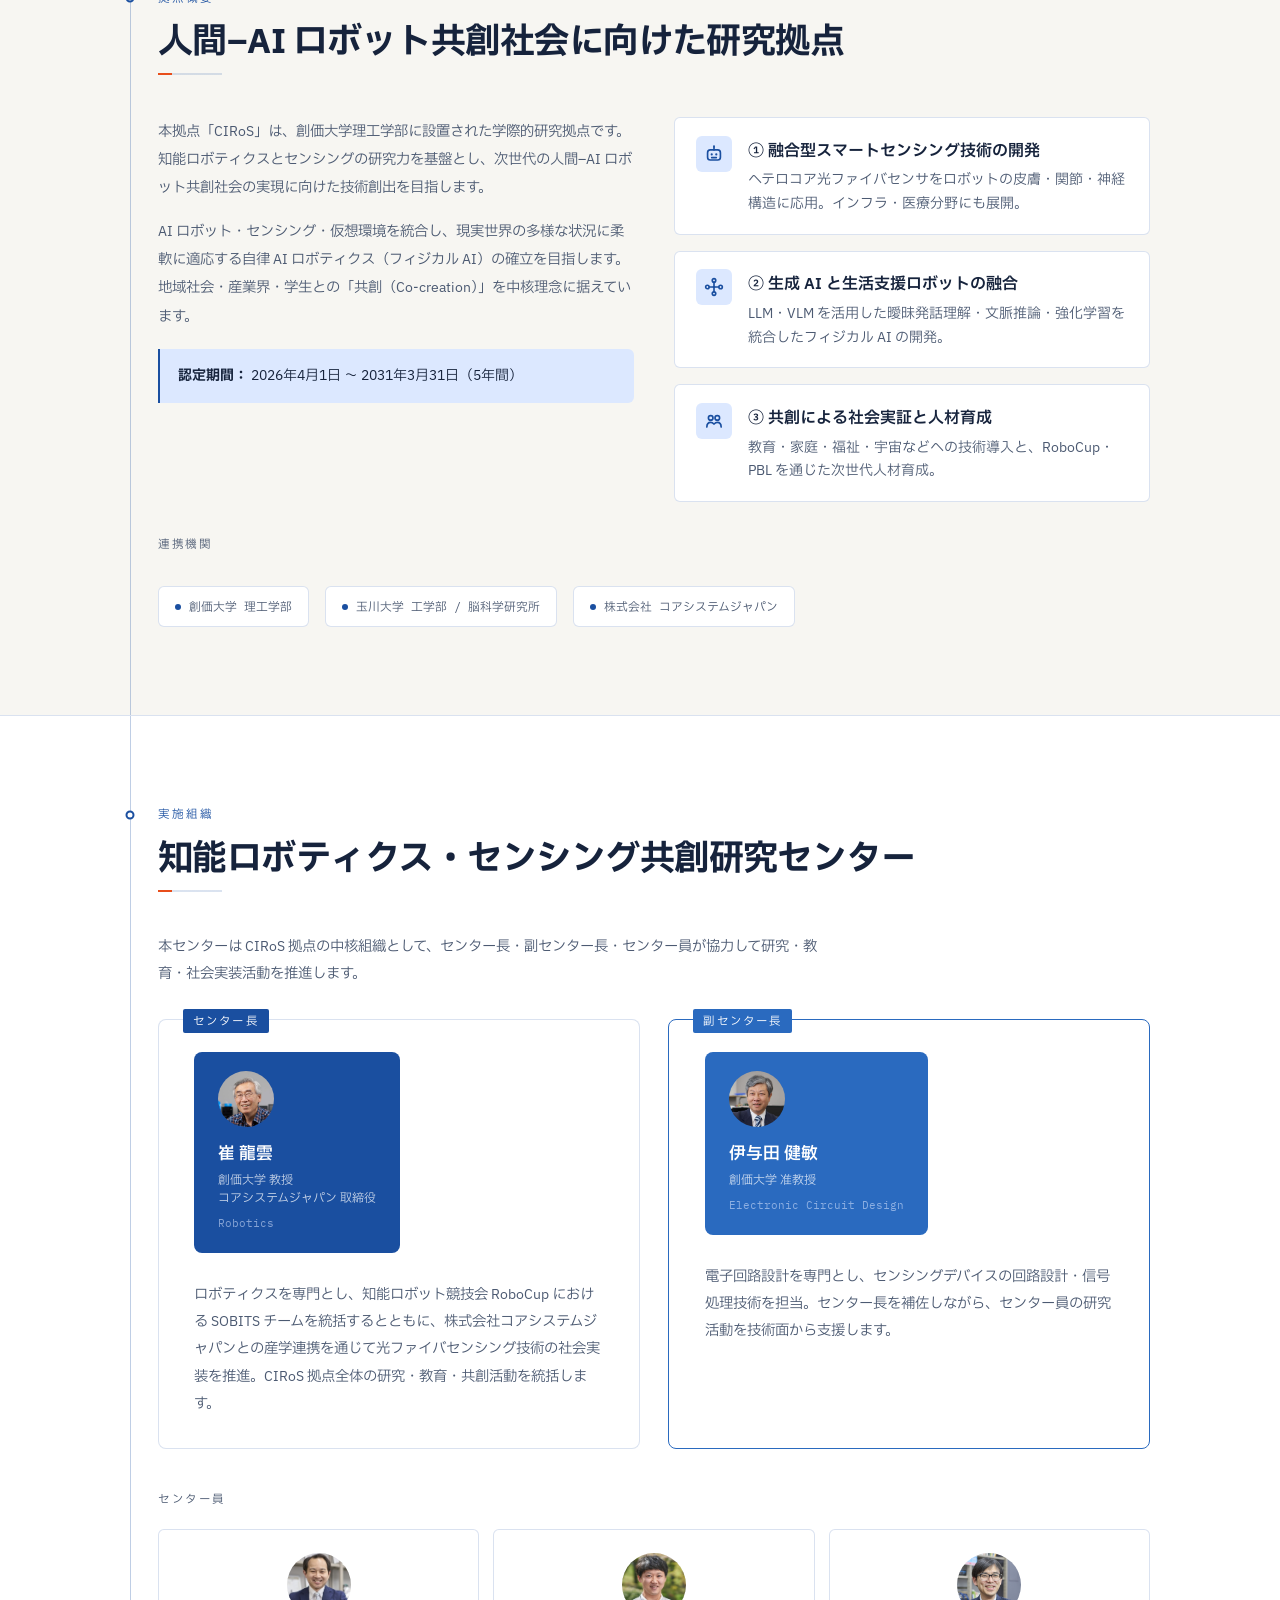
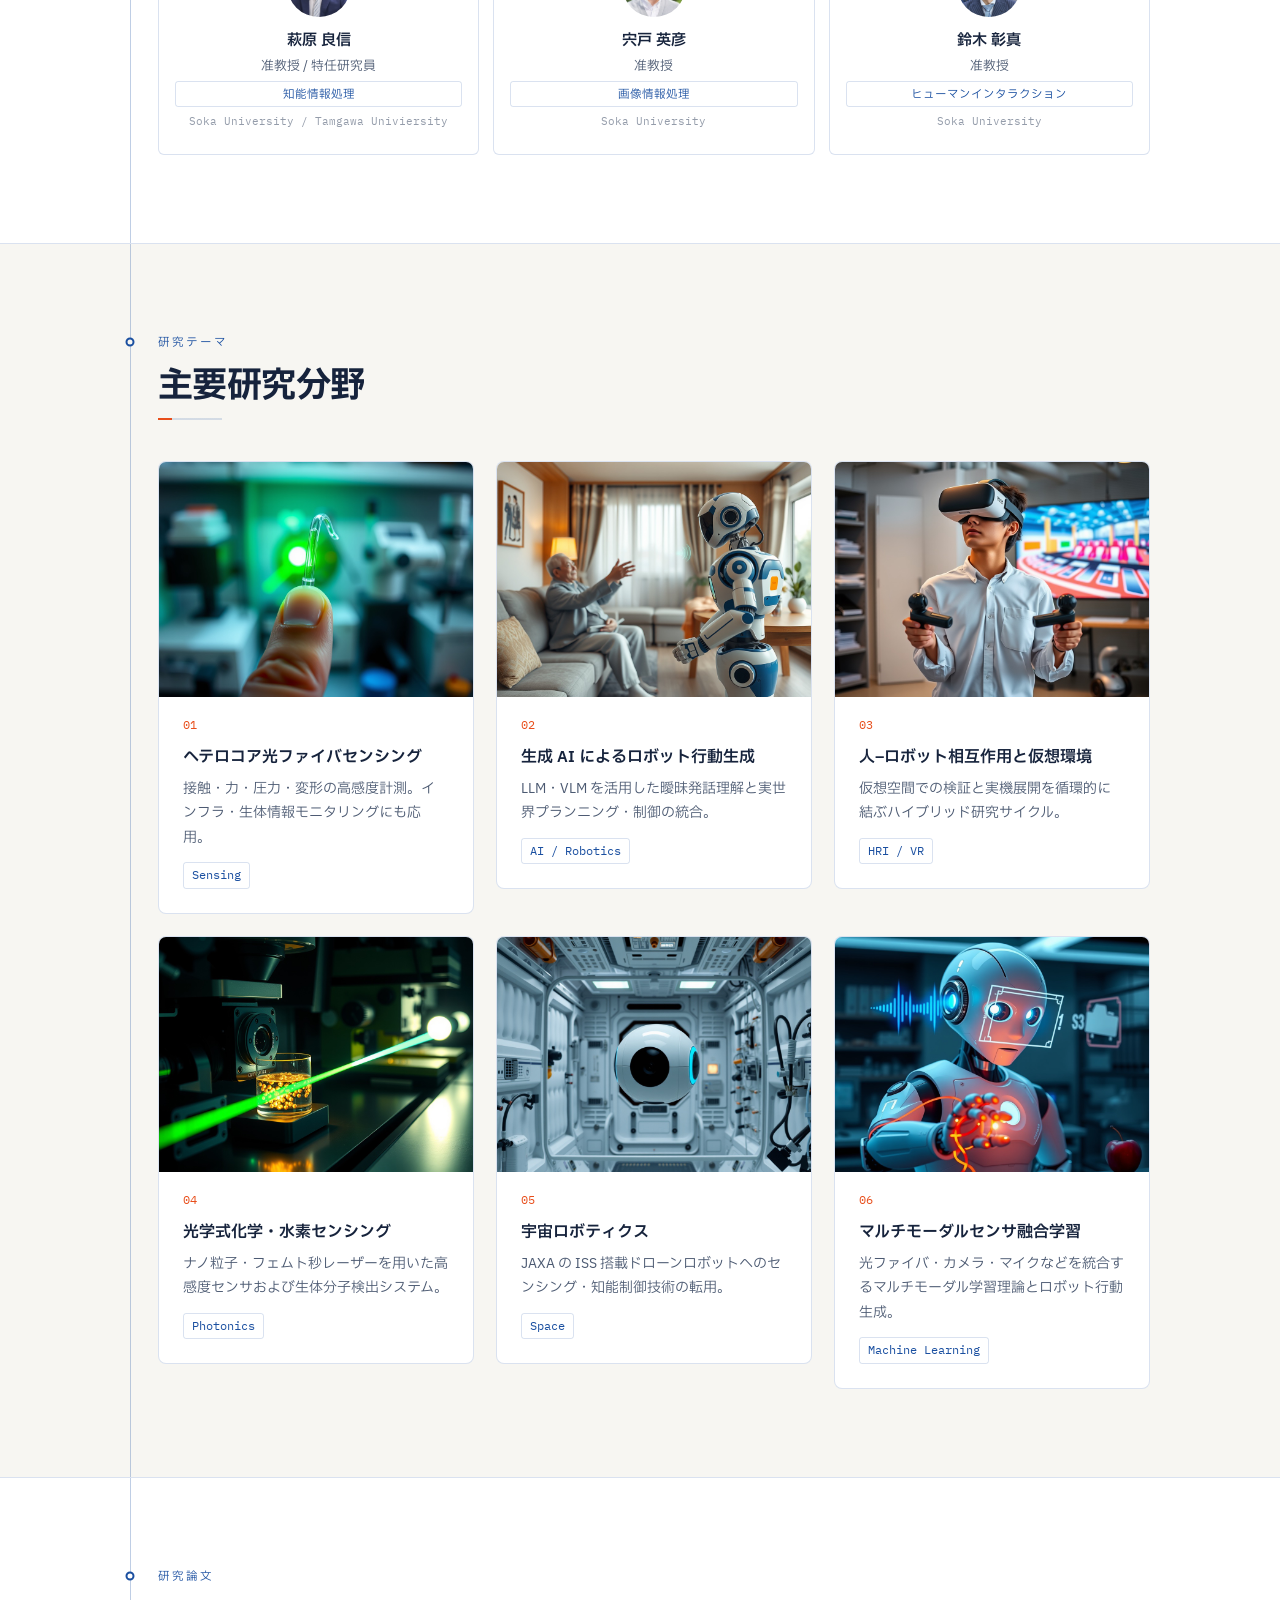
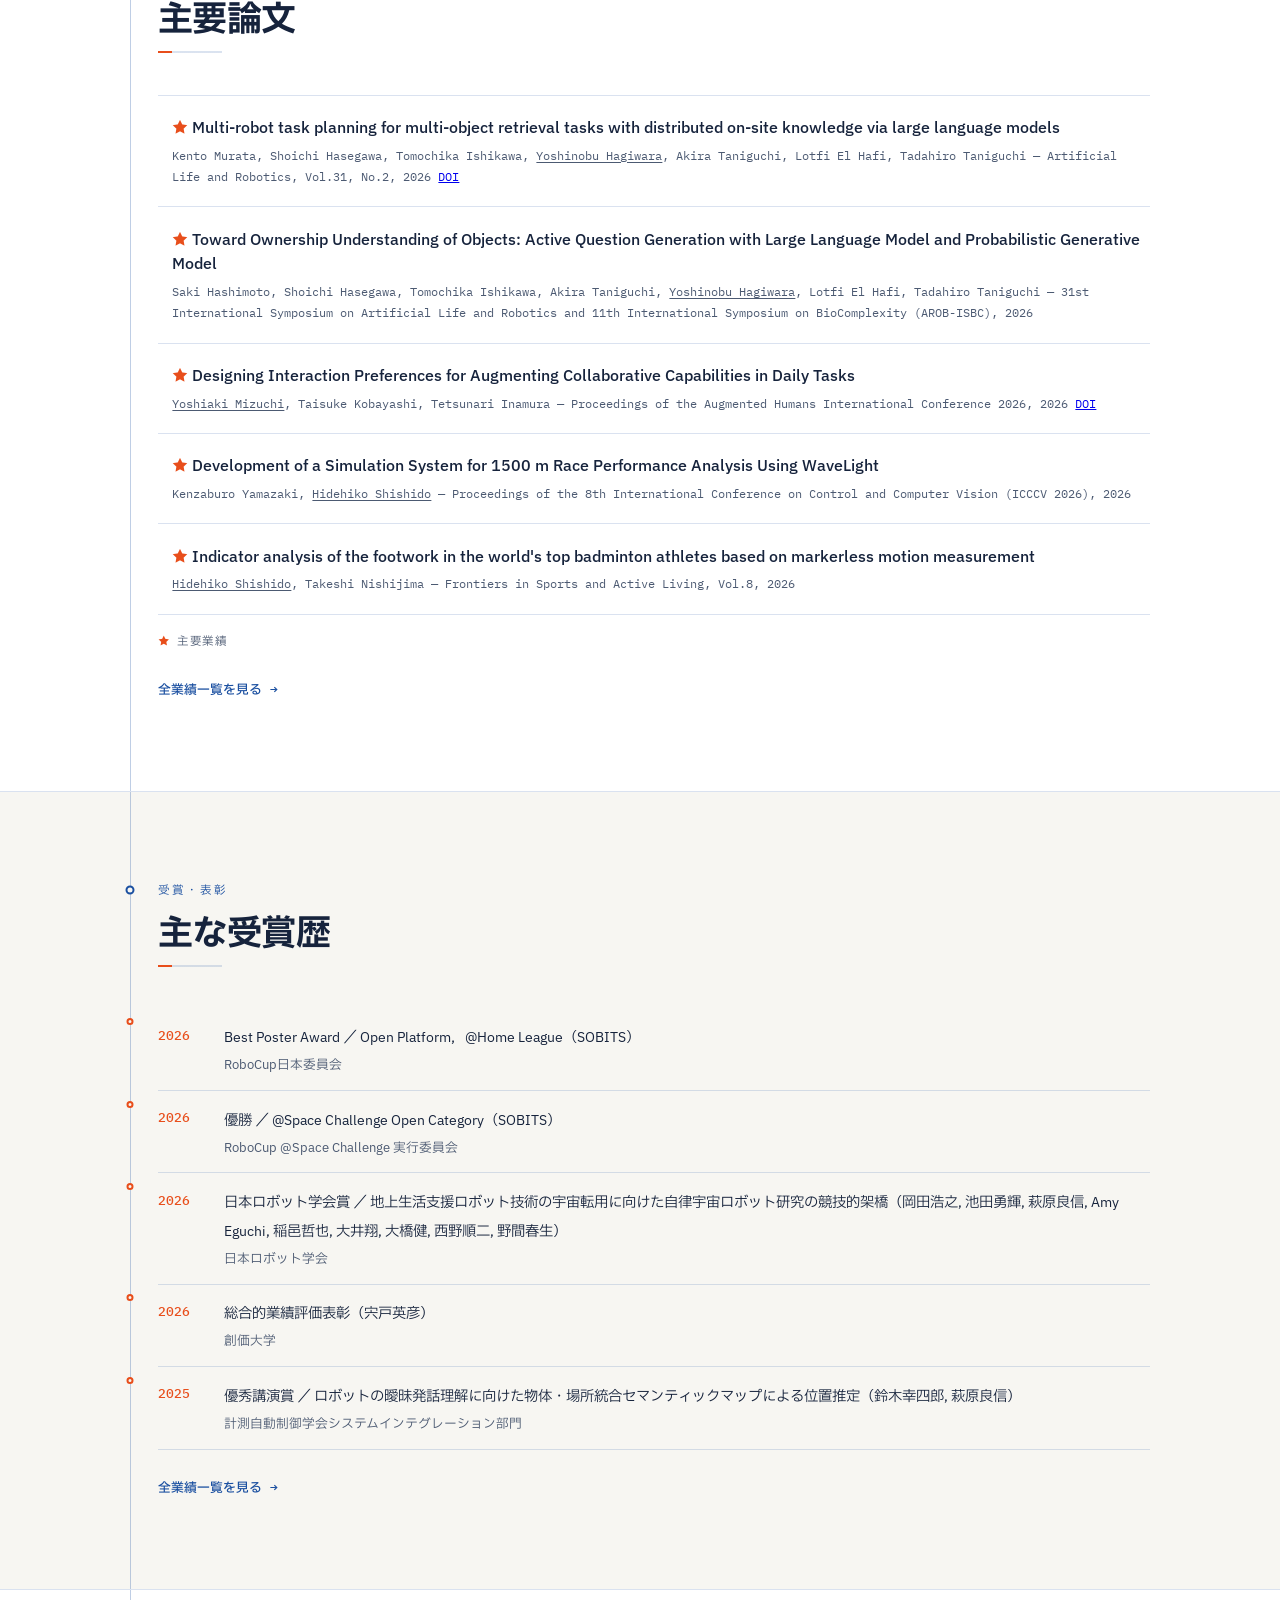
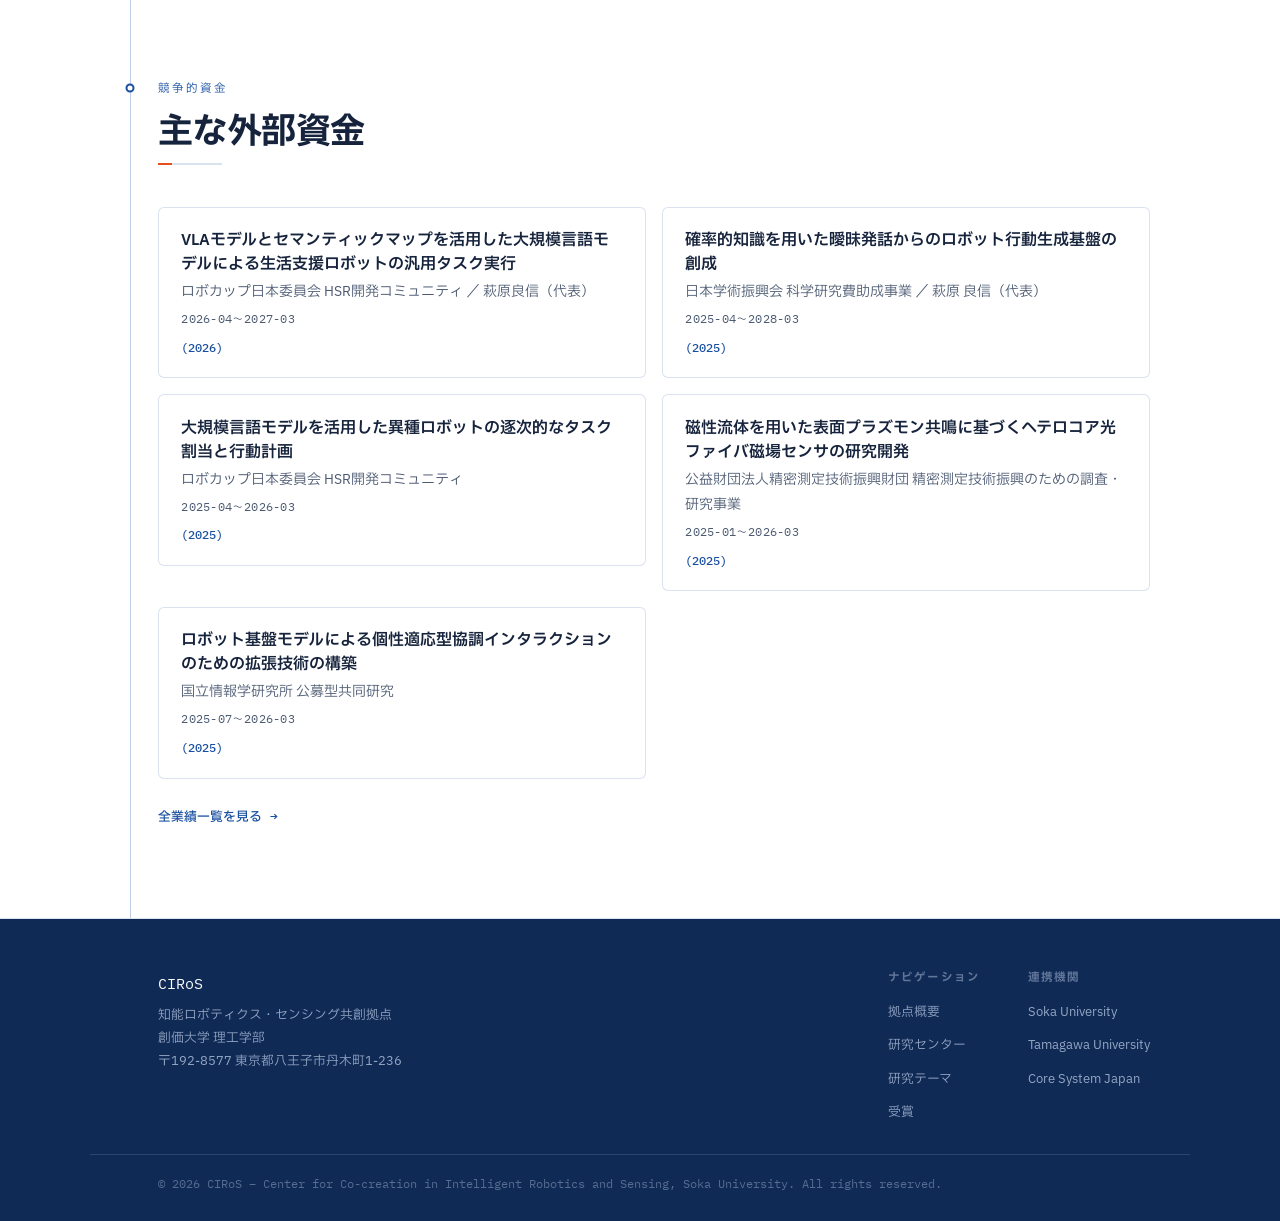
==== commit c0b36bb6: "ニュース追加：一般社団法人 宇宙AIロボティクス協会（SAIRA）設立に関する情報を掲載" ====
--- a/index.html
+++ b/index.html
@@ -138,6 +138,23 @@
     <div class="sdiv"></div>
     <ul class="alist">
 
+      
+      <li>
+        <article class="ai ni">
+          <time class="ay" datetime="2026-07-29">2026.07.29</time>
+          <div class="ni-body">
+            <h3 class="ni-t" lc="ja">一般社団法人 宇宙AIロボティクス協会（SAIRA：Space AI Robotics Association）設立</h3>
+            <h3 class="ni-t" lc="en">Foundation of the Society for Space AI Robotics (SAIRA)</h3>
+            <p class="ni-b" lc="ja">萩原センター員が理事を務める，一般社団法人 宇宙AIロボティクス協会（SAIRA：Space AI Robotics Association）が設立されました。この協会は、宇宙分野におけるAIロボティクスの発展を推進し、国際的な連携を強化することを目的としています。</p>
+            <p class="ni-b" lc="en">CIRoS Center member Hagiwara serves as a director of the newly established general incorporated association, the Society for Space AI Robotics (SAIRA). The organization aims to promote the development of AI robotics in the space sector and strengthen international collaboration.</p>
+            <a class="ni-link" href="https://www.saira.or.jp/news.html" target="_blank"
+              rel="noopener noreferrer"><span lc="ja">SAIRAニュース →</span><span lc="en">SAIRA news →</span></a>
+            <a class="ni-link" href="https://www.saira.or.jp/saira-incorporation-press-release.pdf" target="_blank"
+              rel="noopener noreferrer"><span lc="ja">プレスリリースPDF →</span><span lc="en">Press release PDF →</span></a>
+          </div>
+        </article>
+      </li>
+
       <li><article class="ai ni">
         <time class="ay" datetime="2026-07-23">2026.07.23</time>
         <div class="ni-body">
@@ -157,39 +174,6 @@
           <p class="ni-b" lc="ja">大学コンソーシアム八王子主催の第16回子どもいちょう塾にて、センター員の鈴木彰真が小学生向け講座「作って遊ぼう！お散歩ロボット」を開講しました。申込開始からわずか1分で定員が埋まる人気講座となりました。</p>
           <p class="ni-b" lc="en">At the 16th Kodomo Icho-Juku (University Consortium Hachioji), CIRoS member Akimasa Suzuki taught a robot-building class for elementary school students, which filled to capacity within one minute of registration opening.</p>
           <a class="ni-link" href="news/20260718-icho-juku/article.html"><span lc="ja">詳しくはこちら →</span><span lc="en">Read more →</span></a>
-        </div>
-      </article></li>
-
-      <li><article class="ai ni">
-        <time class="ay" datetime="2026-06-11">2026.06.11</time>
-        <div class="ni-body">
-          <h3 class="ni-t" lc="ja">タウンニュースに掲載：SOBITS、世界へ — RoboCup 2026 世界大会出場</h3>
-          <h3 class="ni-t" lc="en">Featured in Town News: SOBITS Heads to the RoboCup 2026 World Championship</h3>
-          <p class="ni-b" lc="ja">地域紙タウンニュース（八王子版）にて、6月30日から韓国・仁川で開催される RoboCup 2026 世界大会に出場するチームSOBITSが紹介されました。4年をかけて開発した双腕型移動マニピュレータ「SOBIT HOME」で世界5位以内を目指します。</p>
-          <p class="ni-b" lc="en">The local paper Town News (Hachioji edition) featured Team SOBITS ahead of the RoboCup 2026 world championship in Incheon, Korea, with the dual-arm mobile manipulator "SOBIT HOME" aiming for a top-5 finish.</p>
-          <a class="ni-link" href="https://www.townnews.co.jp/0305/2026/06/11/840328.html" target="_blank" rel="noopener noreferrer"><span lc="ja">詳しくはこちら →</span><span lc="en">Read more →</span></a>
-        </div>
-      </article></li>
-
-      <li><article class="ai ni">
-        <time class="ay" datetime="2026-06-04">2026.06.04</time>
-        <div class="ni-body">
-          <h3 class="ni-t" lc="ja">タウンニュースに掲載：創価大SOBITS ロボカップ大会で快挙・新設宇宙部門で優勝</h3>
-          <h3 class="ni-t" lc="en">Featured in Town News: SOBITS Wins the New Space Category at RoboCup Japan Open</h3>
-          <p class="ni-b" lc="ja">地域紙タウンニュース（八王子版）にて、RoboCup Japan Open 2026 新設のスペースチャレンジ部門で2競技優勝・出場全カテゴリ入賞を果たしたチームSOBITSの快挙が紹介されました。</p>
-          <p class="ni-b" lc="en">Town News (Hachioji edition) covered Team SOBITS's double victory in the newly established @Space Challenge and its awards across every entered category at RoboCup Japan Open 2026.</p>
-          <a class="ni-link" href="https://www.townnews.co.jp/0305/2026/06/04/839444.html" target="_blank" rel="noopener noreferrer"><span lc="ja">詳しくはこちら →</span><span lc="en">Read more →</span></a>
-        </div>
-      </article></li>
-
-      <li><article class="ai ni">
-        <time class="ay" datetime="2026-04-27">2026.04.27</time>
-        <div class="ni-body">
-          <h3 class="ni-t" lc="ja">チームSOBITSが RoboCup Japan Open 2026 で複数の賞を受賞</h3>
-          <h3 class="ni-t" lc="en">Team SOBITS Wins Multiple Awards at RoboCup Japan Open 2026</h3>
-          <p class="ni-b" lc="ja">創価大学理工学部の3研究室からなるチームSOBITSが RoboCup Japan Open 2026（4月24日〜27日）に出場し、参加した全カテゴリで入賞。@Space Challenge 優勝を含む計8つの賞を受賞し、6月に韓国・仁川で開催される世界大会 RoboCup 2026 への出場が決定しました。</p>
-          <p class="ni-b" lc="en">Team SOBITS, formed by three laboratories of the Faculty of Science and Engineering, placed in every category it entered at RoboCup Japan Open 2026 (April 24–27), winning the @Space Challenge and eight awards in total, and qualified for RoboCup 2026 in Incheon, Korea.</p>
-          <a class="ni-link" href="https://www.soka.ac.jp/science/news_science/2026/05/5000701/" target="_blank" rel="noopener noreferrer"><span lc="ja">詳しくはこちら →</span><span lc="en">Read more →</span></a>
         </div>
       </article></li>
 
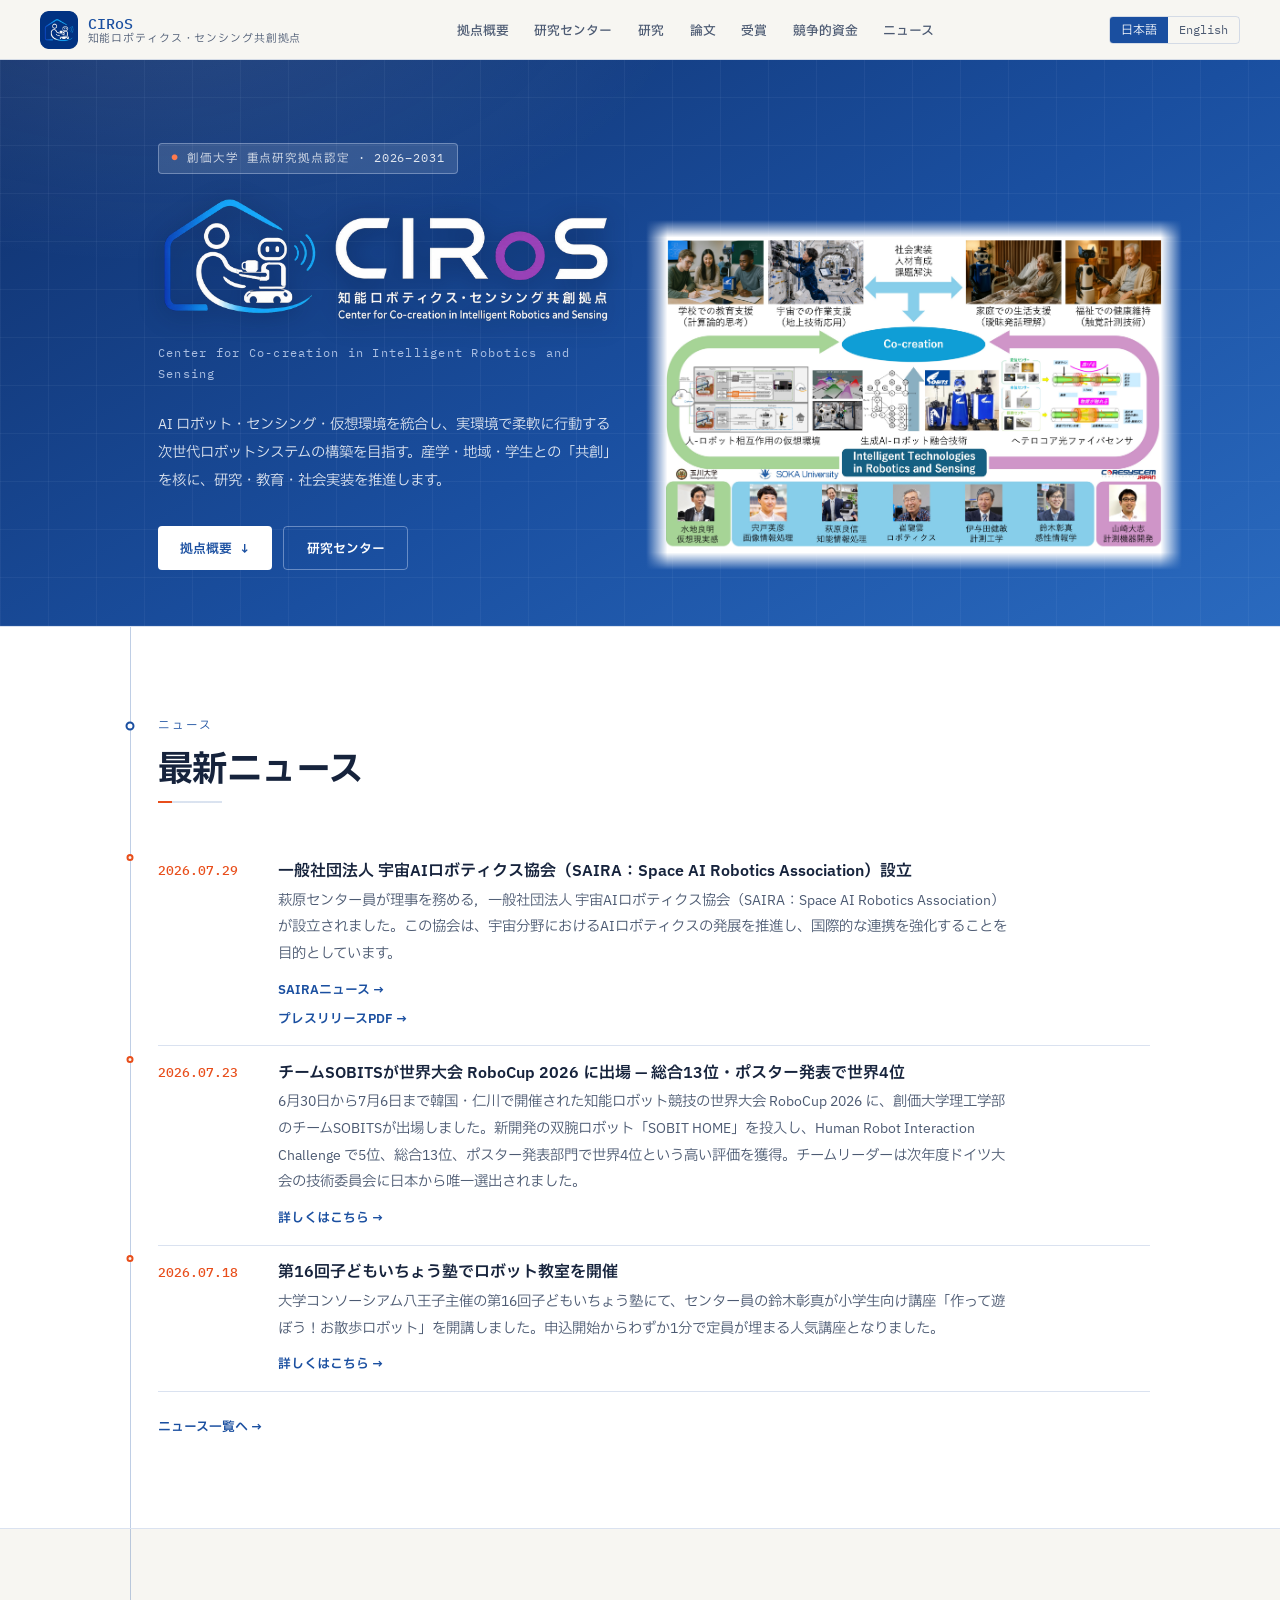
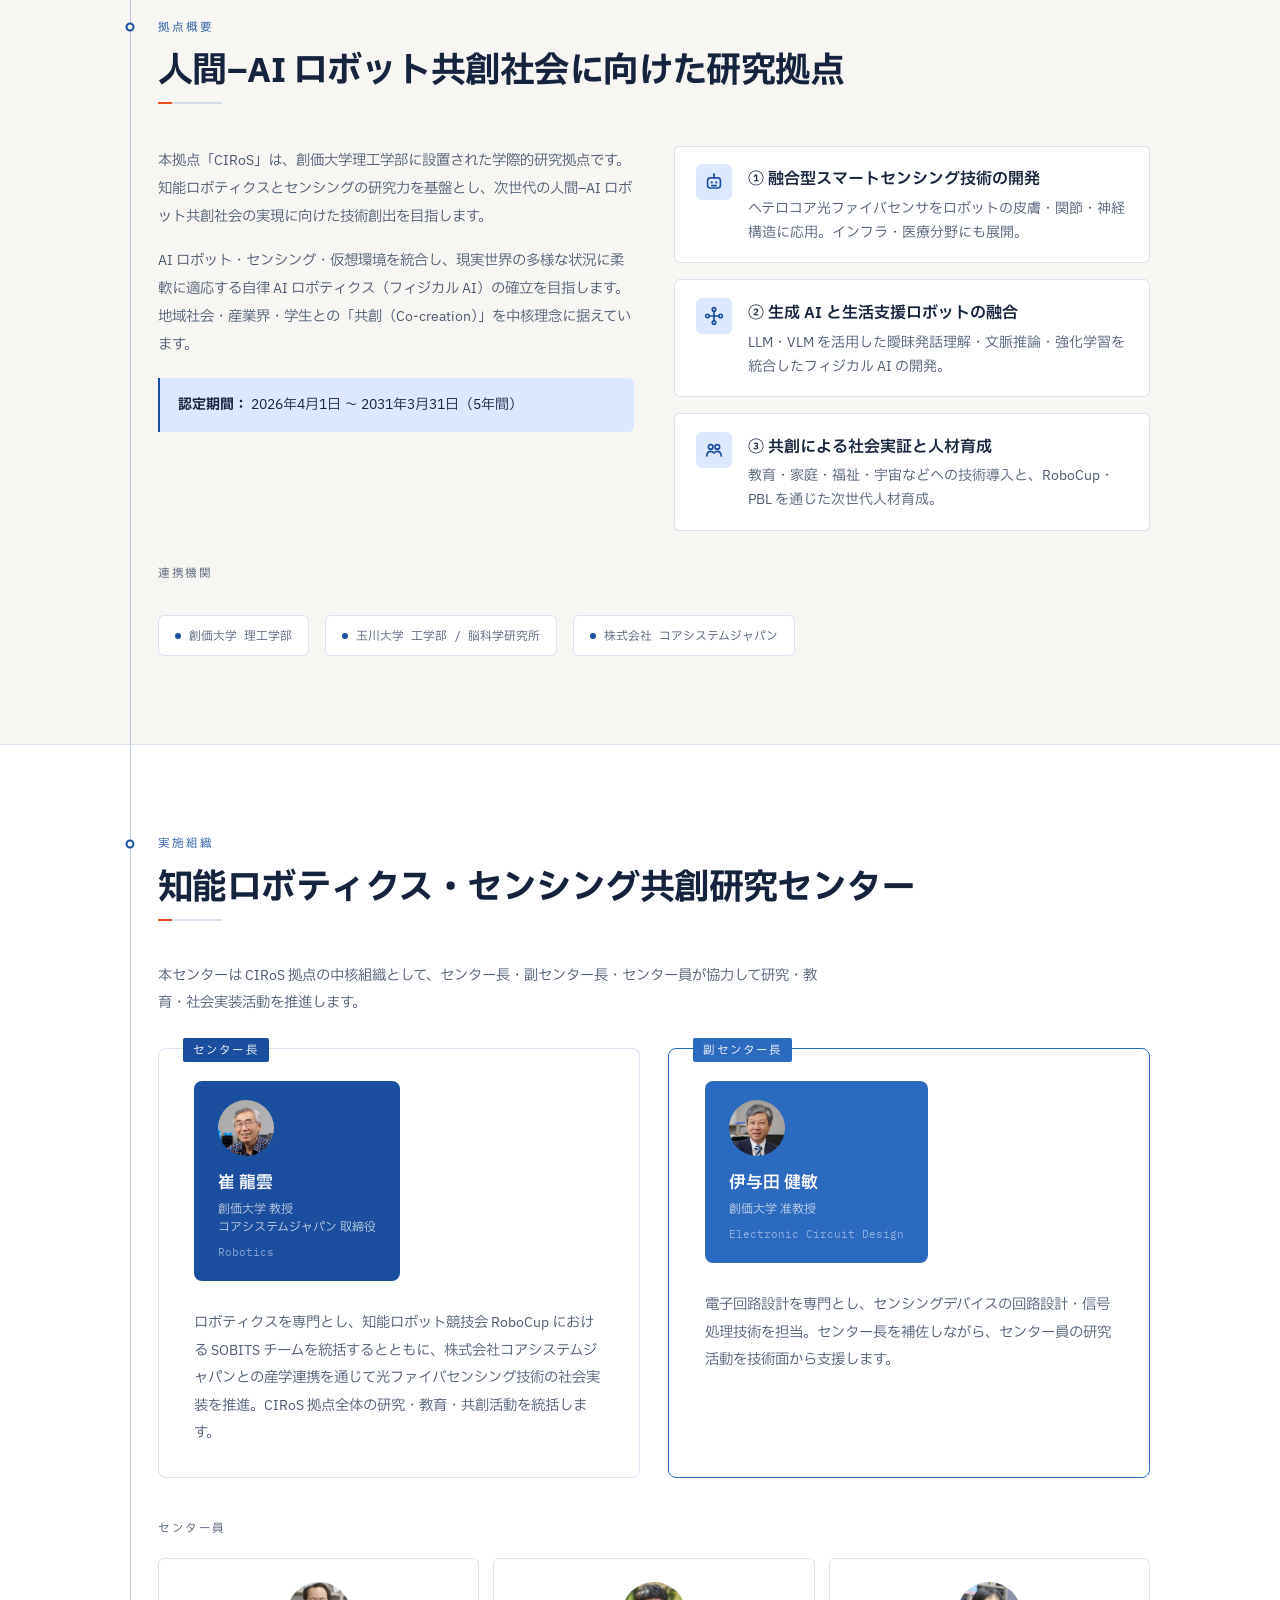
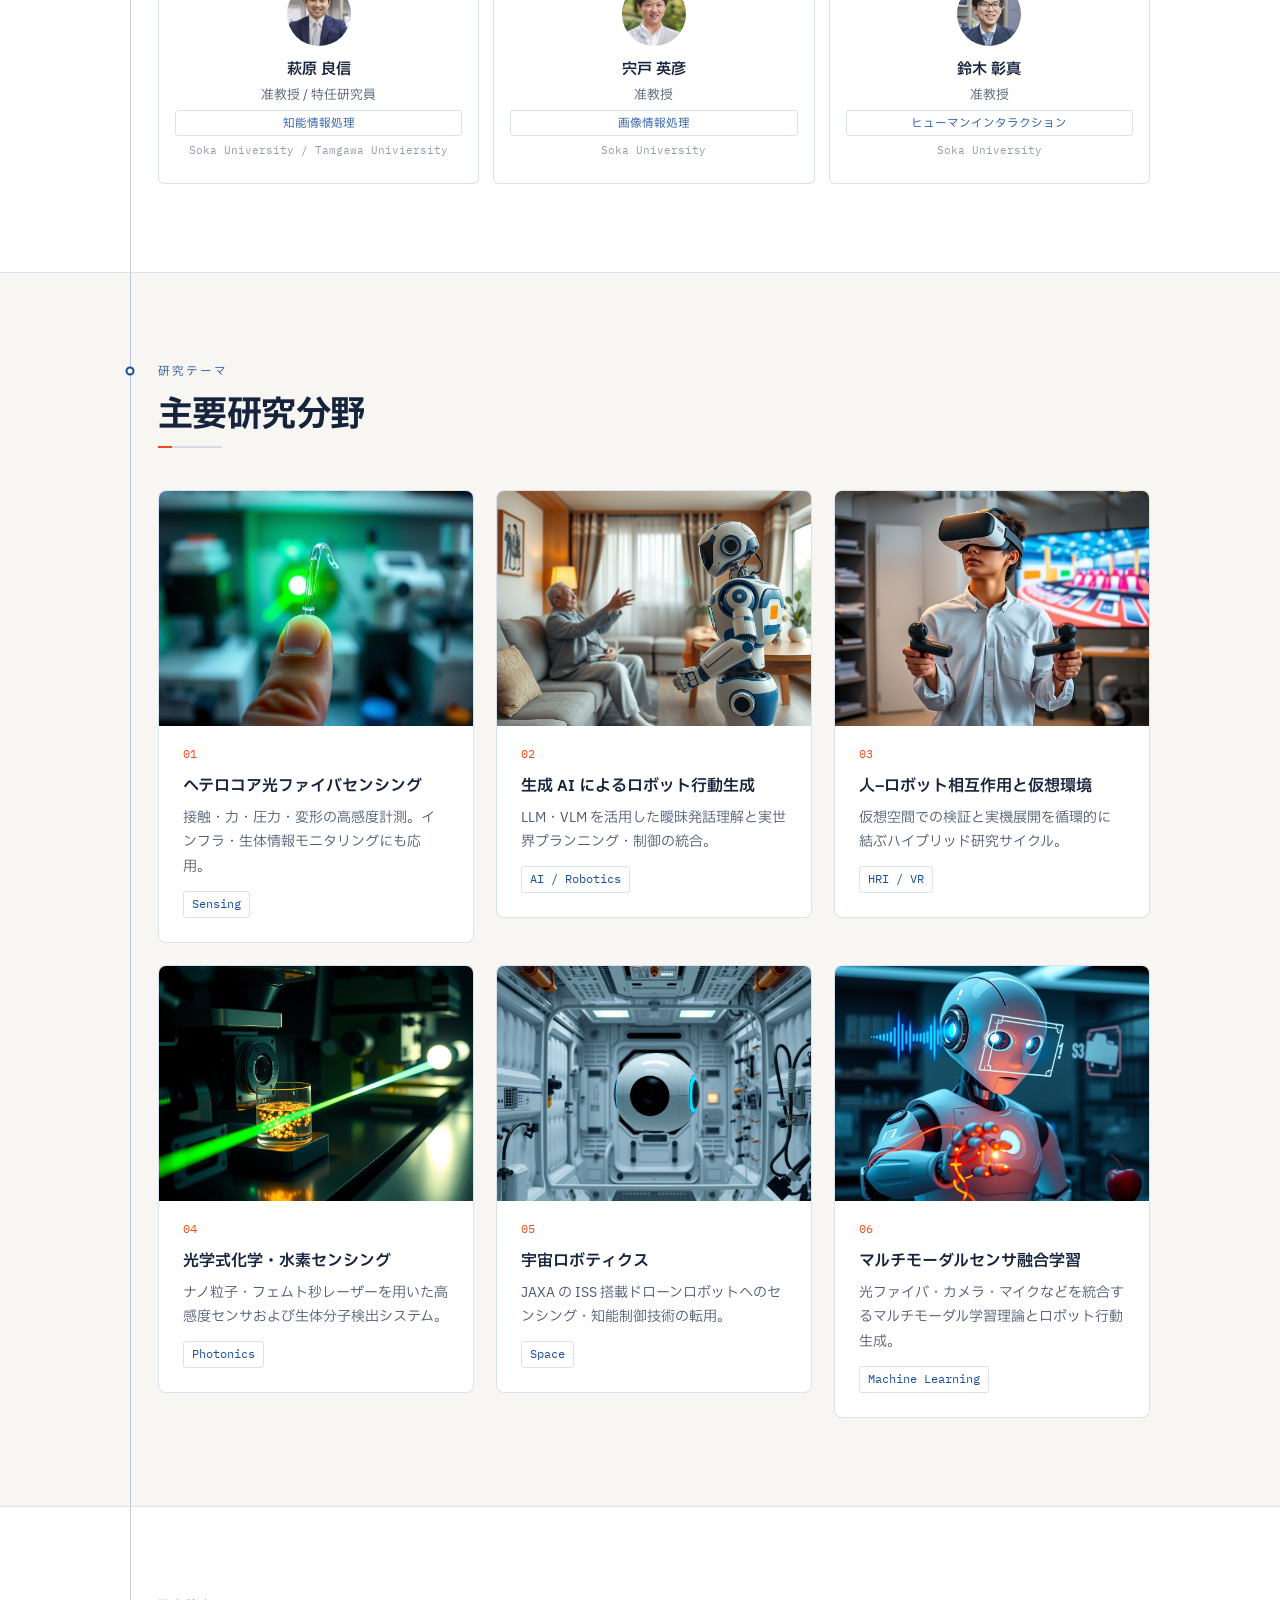
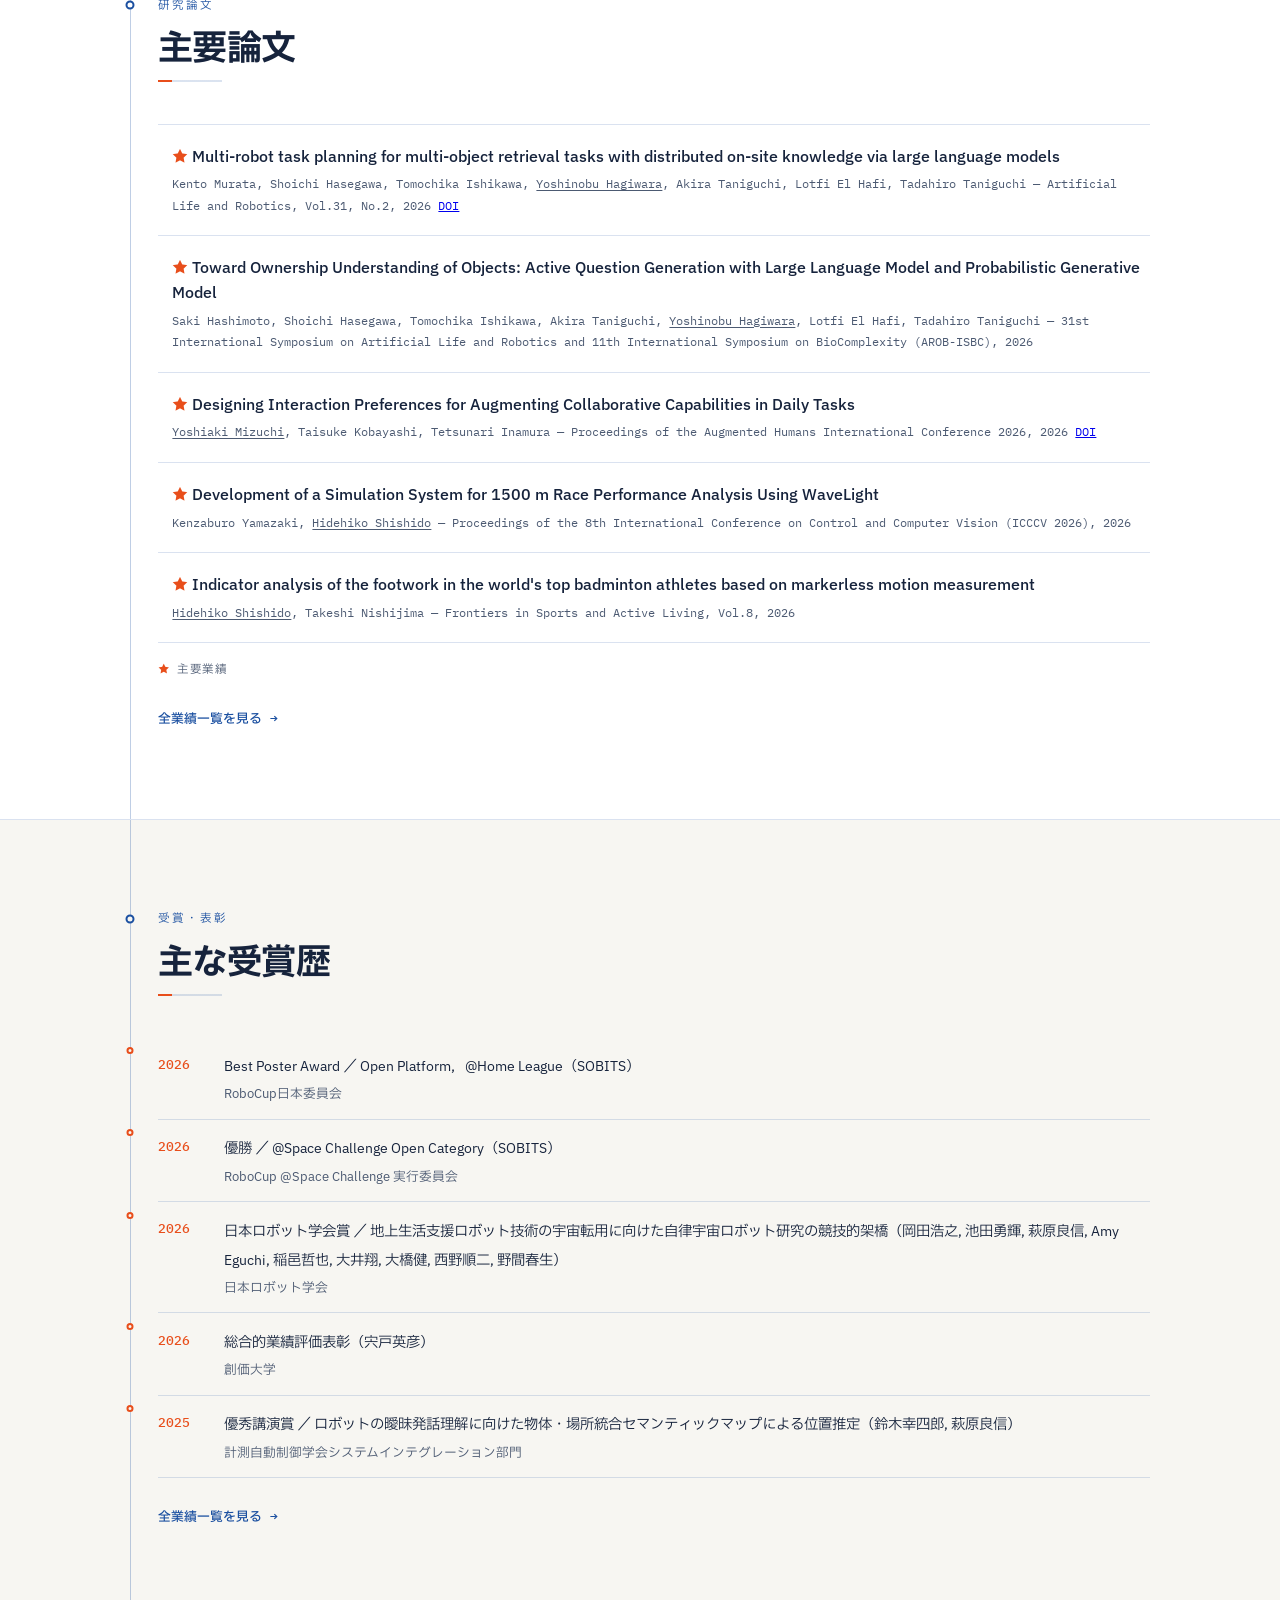
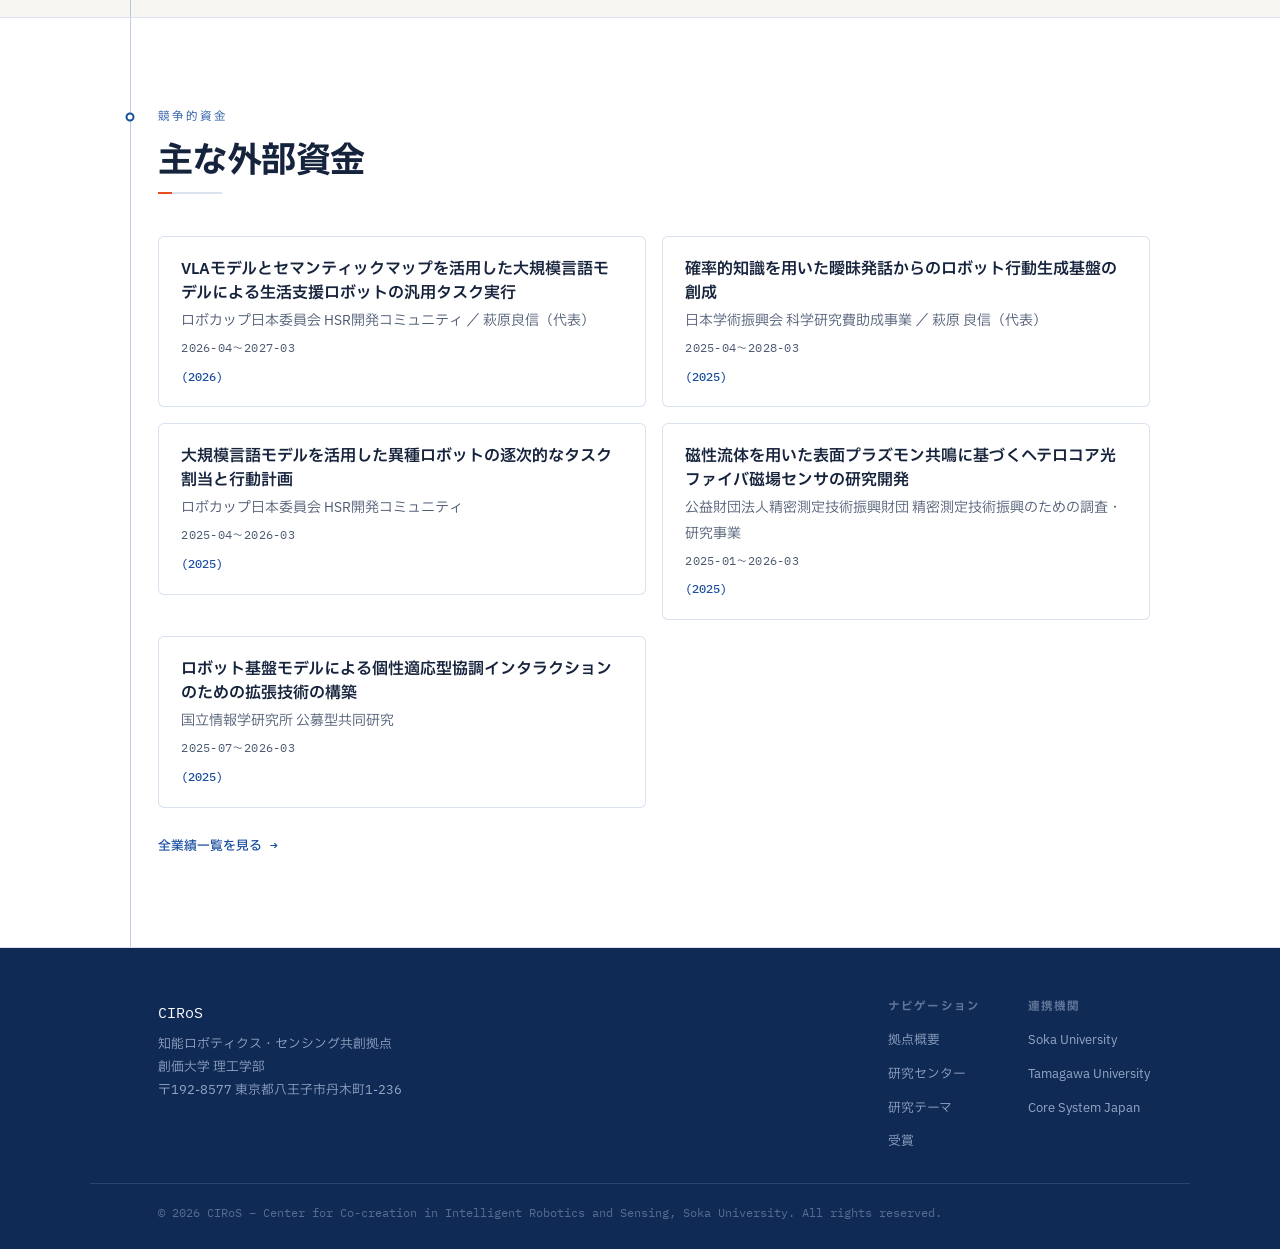
==== commit 59b0bc37: "ニュースセクションのクラス名を更新し、最新ニュースの表示を改善" ====
--- a/index.html
+++ b/index.html
@@ -131,7 +131,7 @@
 </div>
 
 <!-- NEWS（新しい順） -->
-<section id="news" class="white-section" aria-label="ニュース">
+<section id="news" class="white-section news-preview" aria-label="ニュース">
   <div class="container">
     <div class="slabel" lc="ja">ニュース</div><div class="slabel" lc="en">News</div>
     <h2 class="stitle" lc="ja">最新ニュース</h2><h2 class="stitle" lc="en">Latest News</h2>
@@ -148,7 +148,7 @@
             <p class="ni-b" lc="ja">萩原センター員が理事を務める，一般社団法人 宇宙AIロボティクス協会（SAIRA：Space AI Robotics Association）が設立されました。この協会は、宇宙分野におけるAIロボティクスの発展を推進し、国際的な連携を強化することを目的としています。</p>
             <p class="ni-b" lc="en">CIRoS Center member Hagiwara serves as a director of the newly established general incorporated association, the Society for Space AI Robotics (SAIRA). The organization aims to promote the development of AI robotics in the space sector and strengthen international collaboration.</p>
             <a class="ni-link" href="https://www.saira.or.jp/news.html" target="_blank"
-              rel="noopener noreferrer"><span lc="ja">SAIRAニュース →</span><span lc="en">SAIRA news →</span></a>
+              rel="noopener noreferrer"><span lc="ja">SAIRAニュース →</span><span lc="en">SAIRA news → </span></a> <br/>
             <a class="ni-link" href="https://www.saira.or.jp/saira-incorporation-press-release.pdf" target="_blank"
               rel="noopener noreferrer"><span lc="ja">プレスリリースPDF →</span><span lc="en">Press release PDF →</span></a>
           </div>
--- a/assets/css/styles.css
+++ b/assets/css/styles.css
@@ -333,7 +333,7 @@
 .gd { font-size: var(--fs-2xs); font-family: var(--mono); letter-spacing: .02em; color: var(--ink-soft); margin-top: .3rem; } /* 資金: 期間・課題番号・機関・研究者 */
 
 /* -- ニュース（index.html #news = 最新3件、news.html = 全件一覧） -- */
-#news .alist li:nth-child(n+4) { display: none; } /* トップは最新3件のみ（記事は先頭に追記する運用） */
+#news.news-preview .alist li:nth-child(n+4) { display: none; } /* トップは最新3件のみ（記事は先頭に追記する運用）。news.html は全件表示 */
 .ni .ay { min-width: 6.4rem; } /* YYYY.MM.DD の幅 */
 .ni-t { font-size: var(--fs-lg); font-weight: 600; line-height: 1.5; margin-bottom: .3rem; }
 .ni-b { font-size: var(--fs-md); color: var(--ink-soft); line-height: 1.85; margin-bottom: .45rem; max-width: 46rem; }
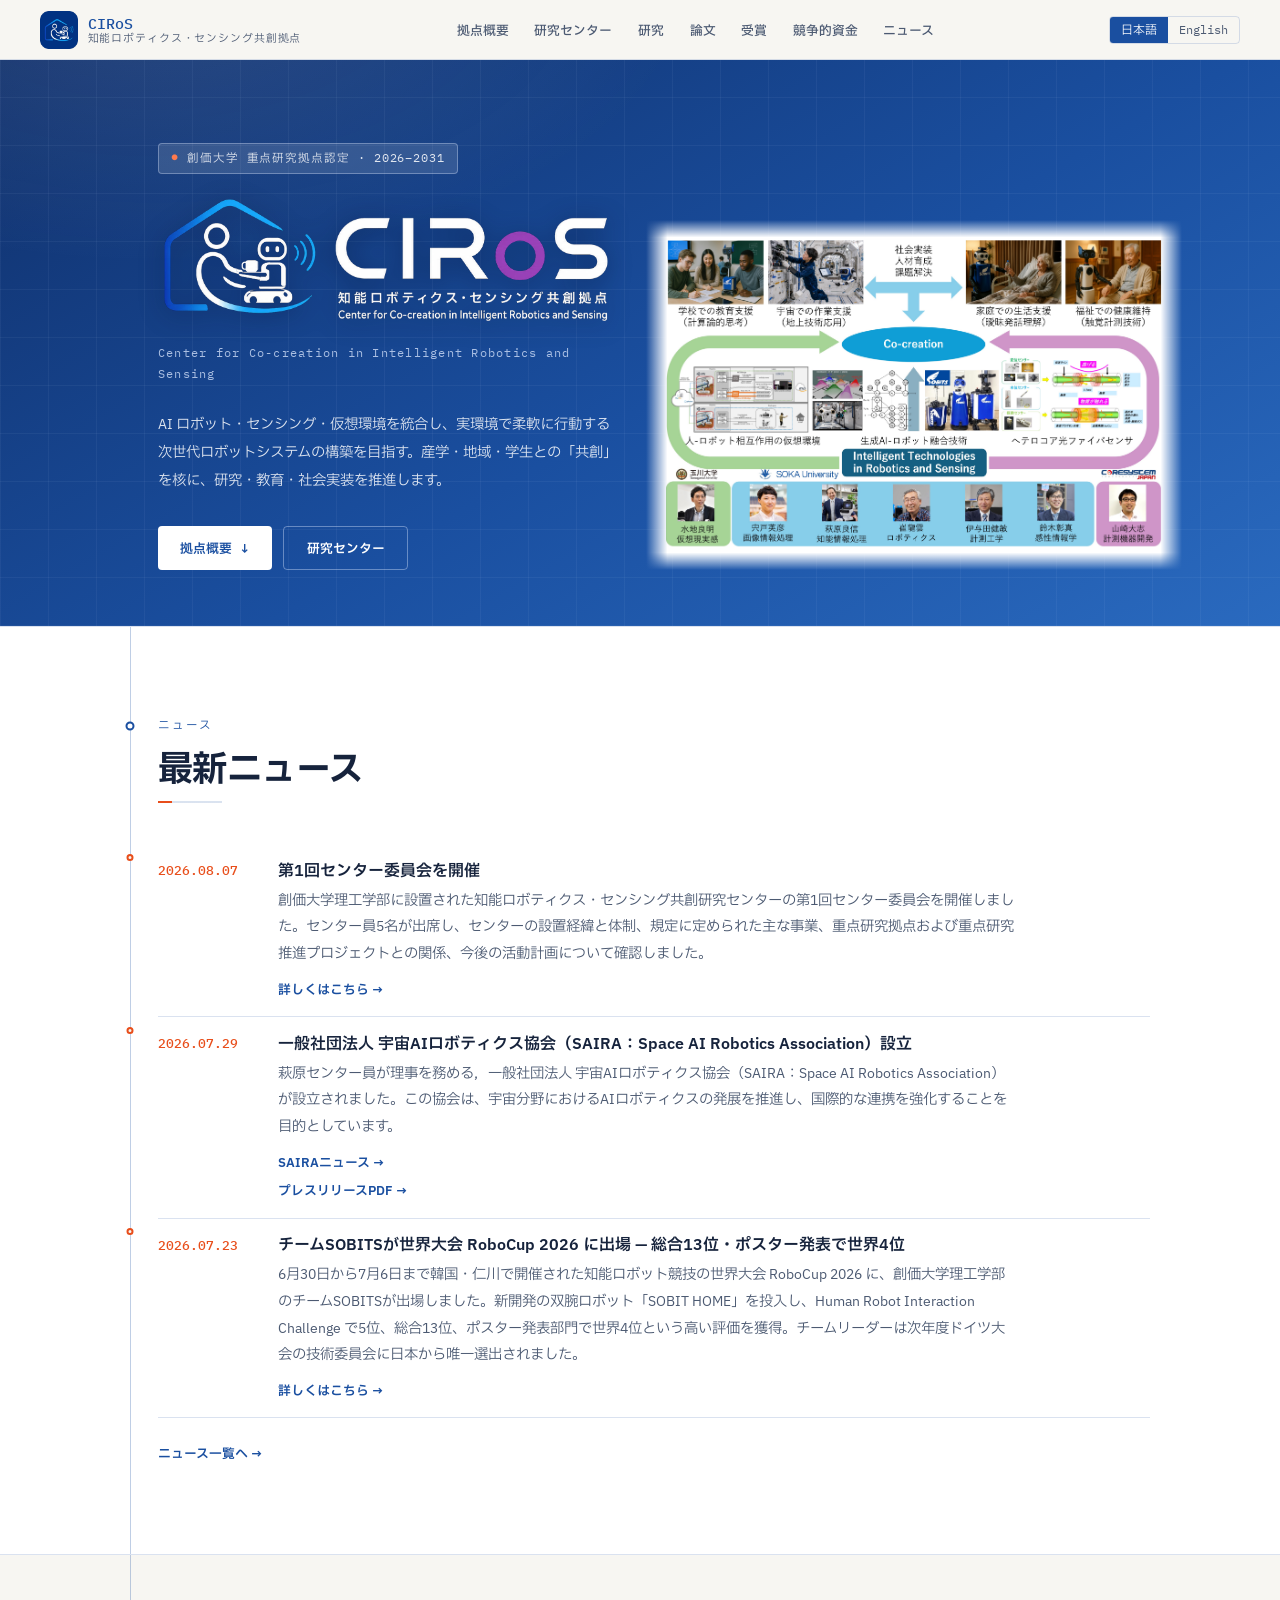
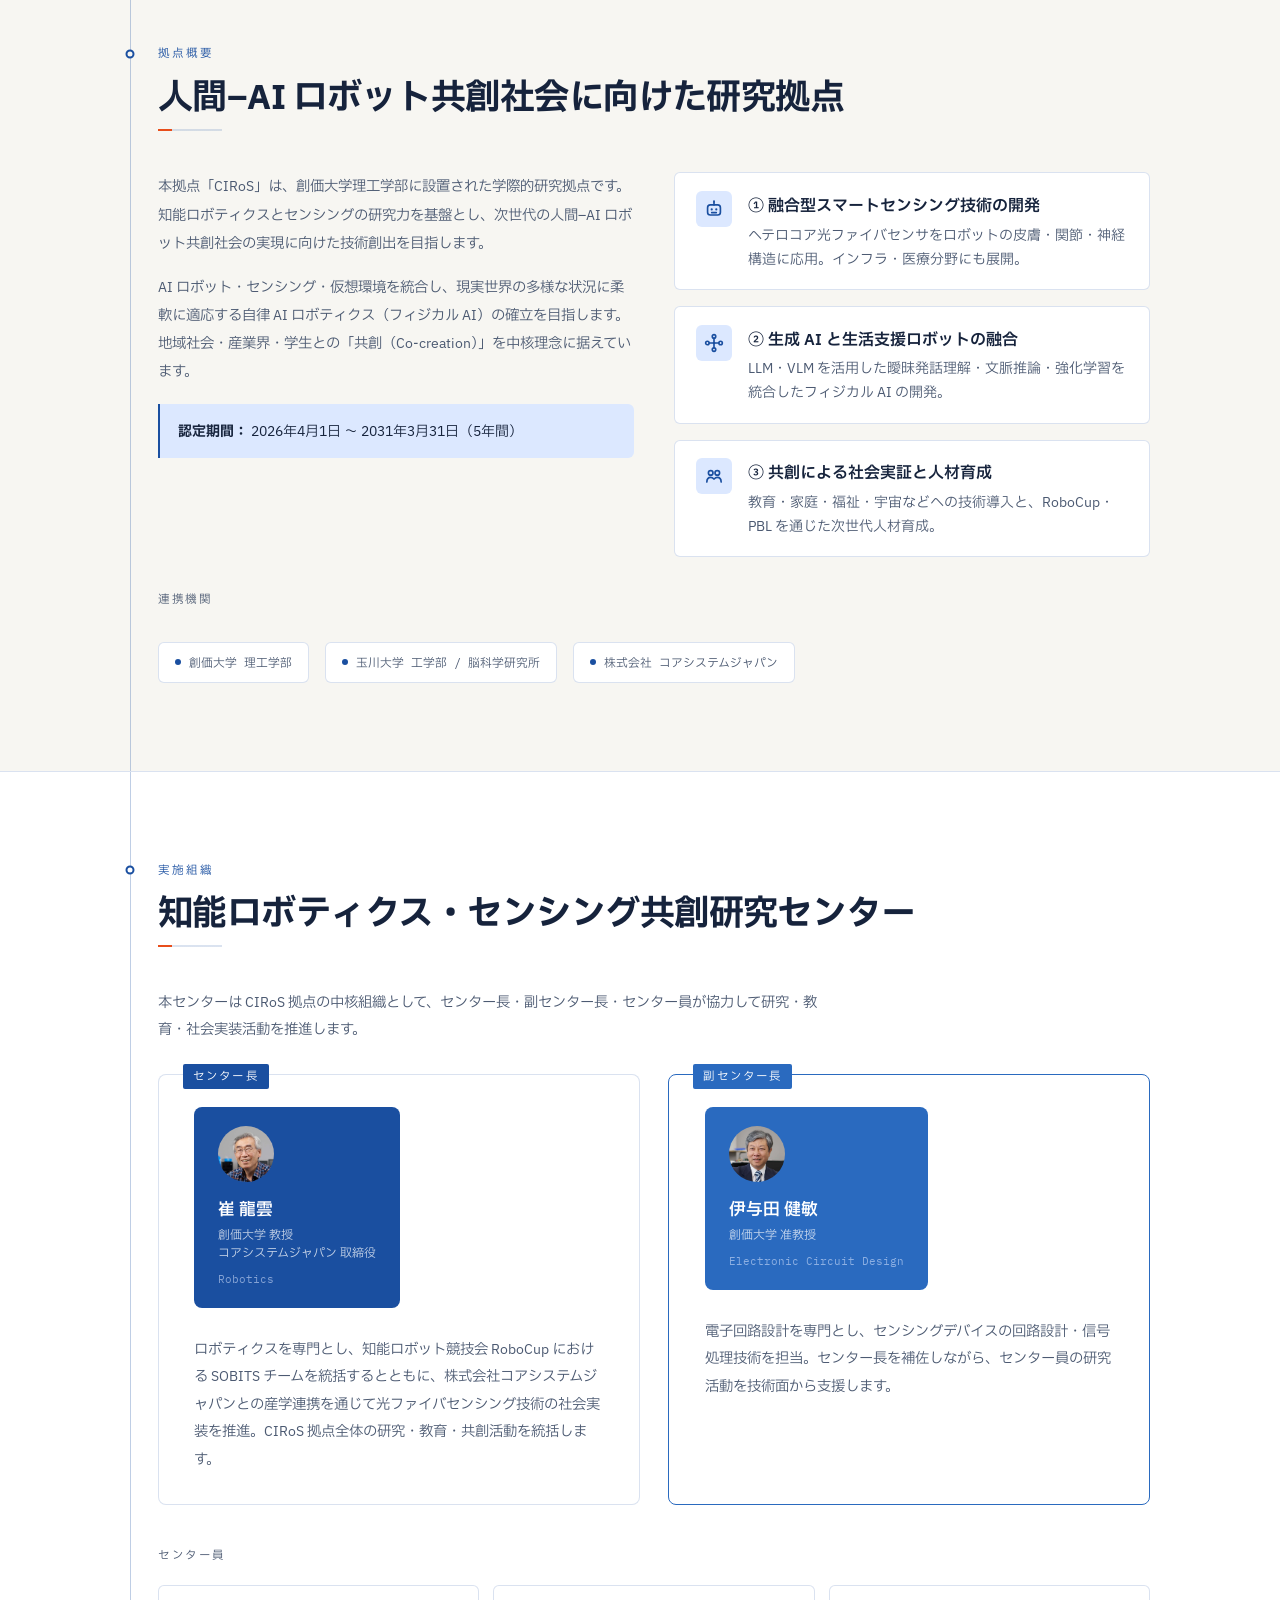
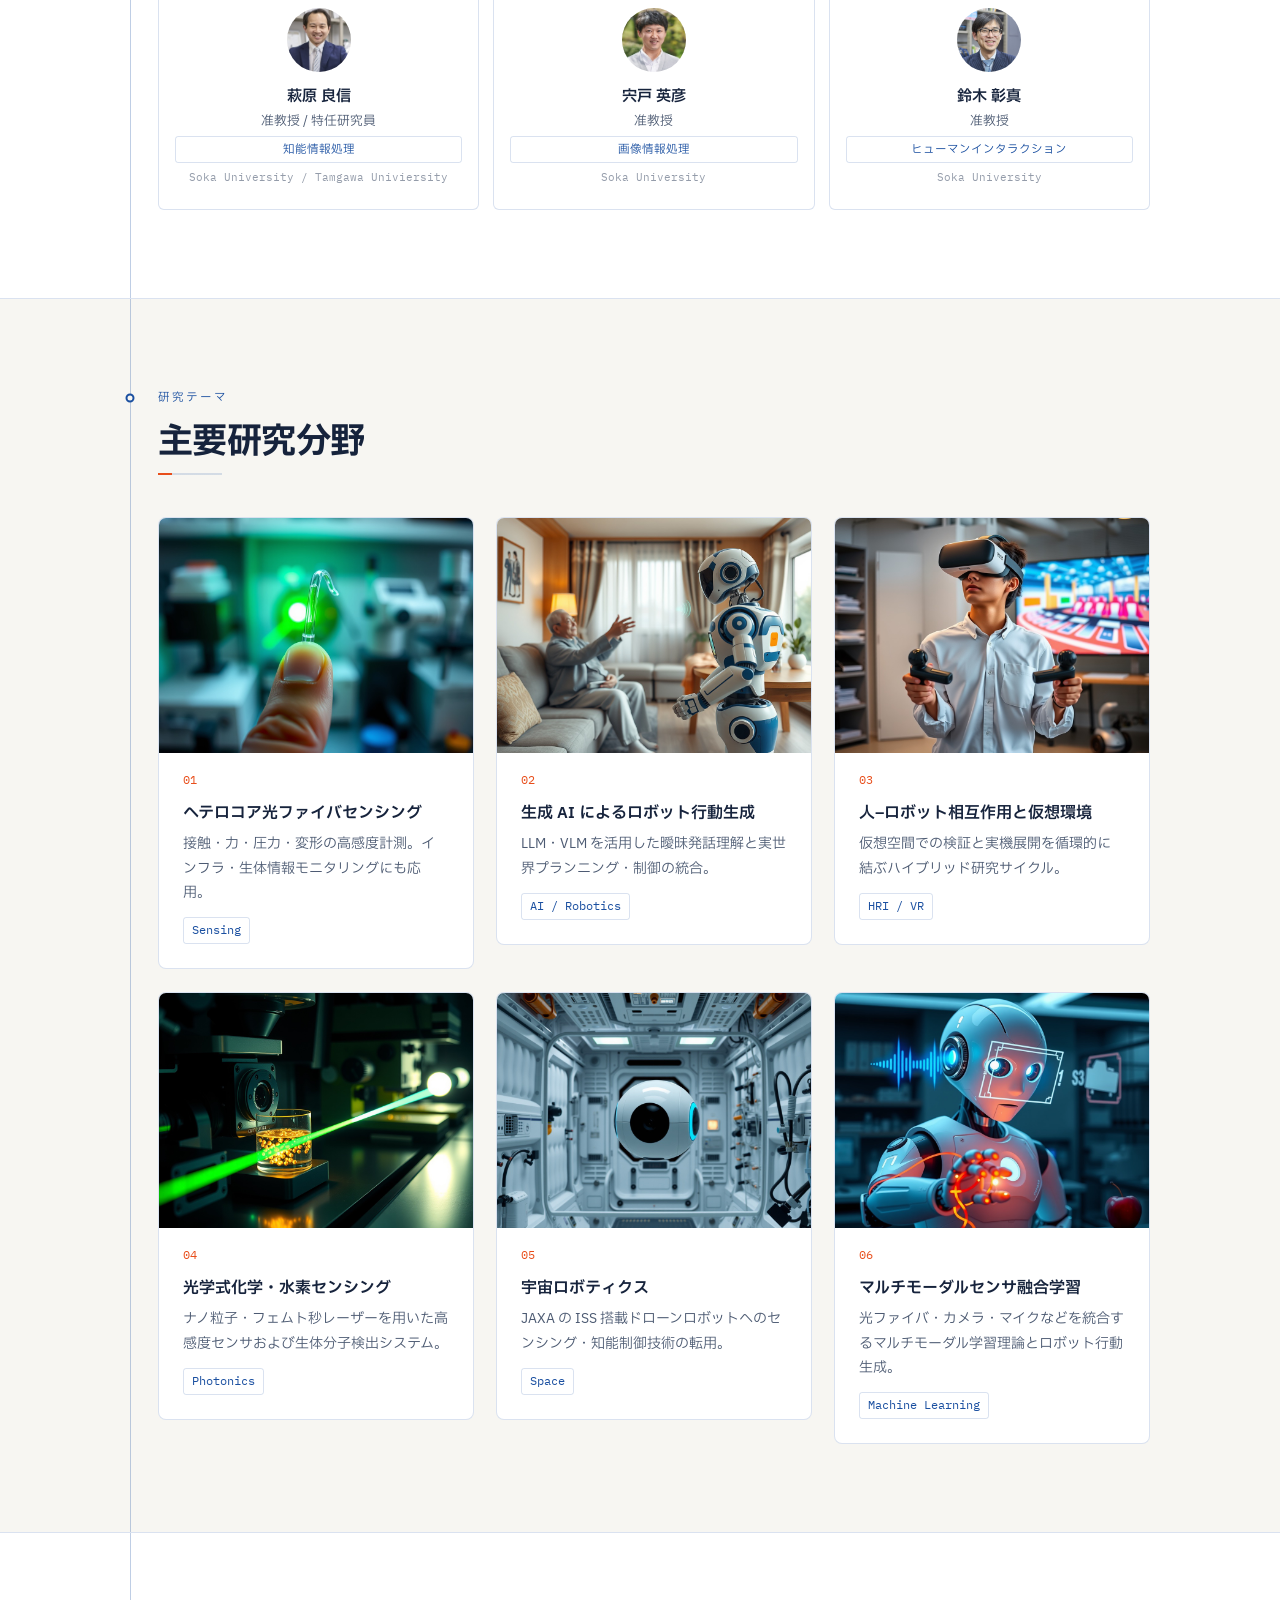
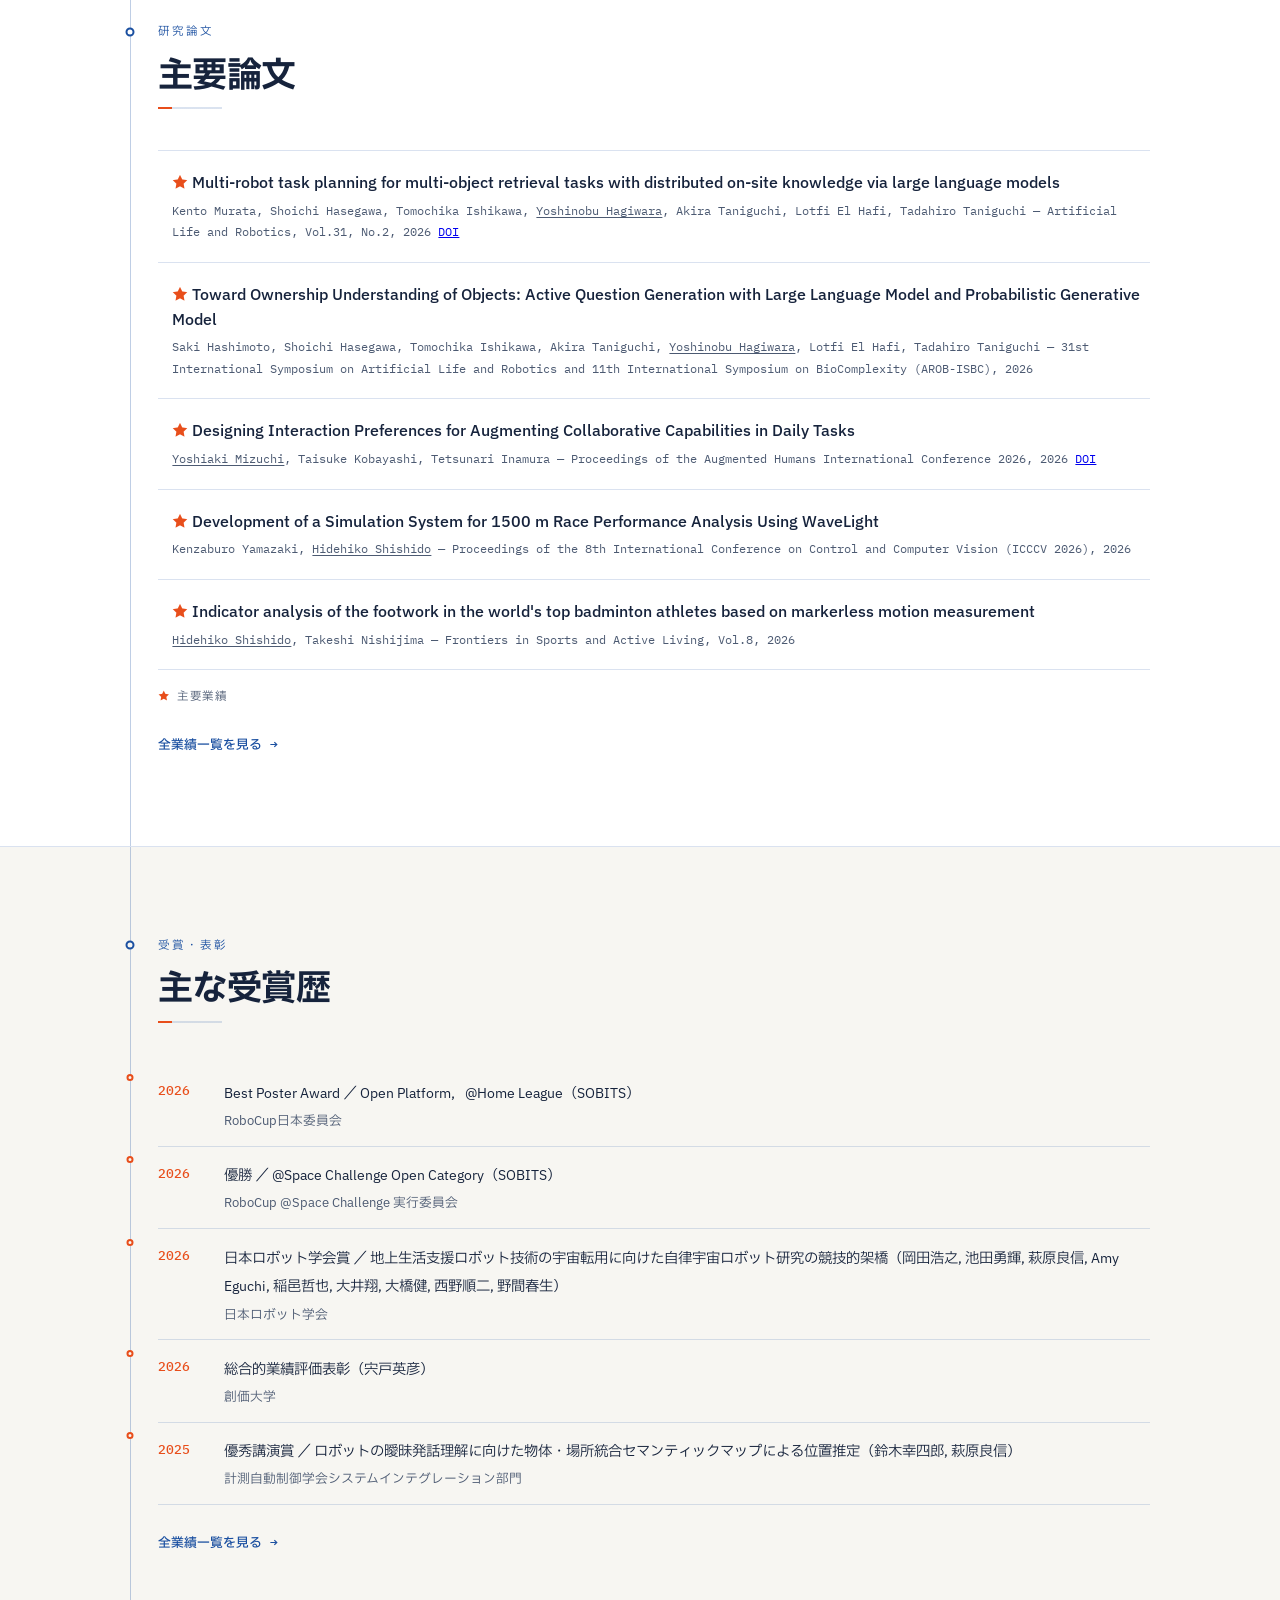
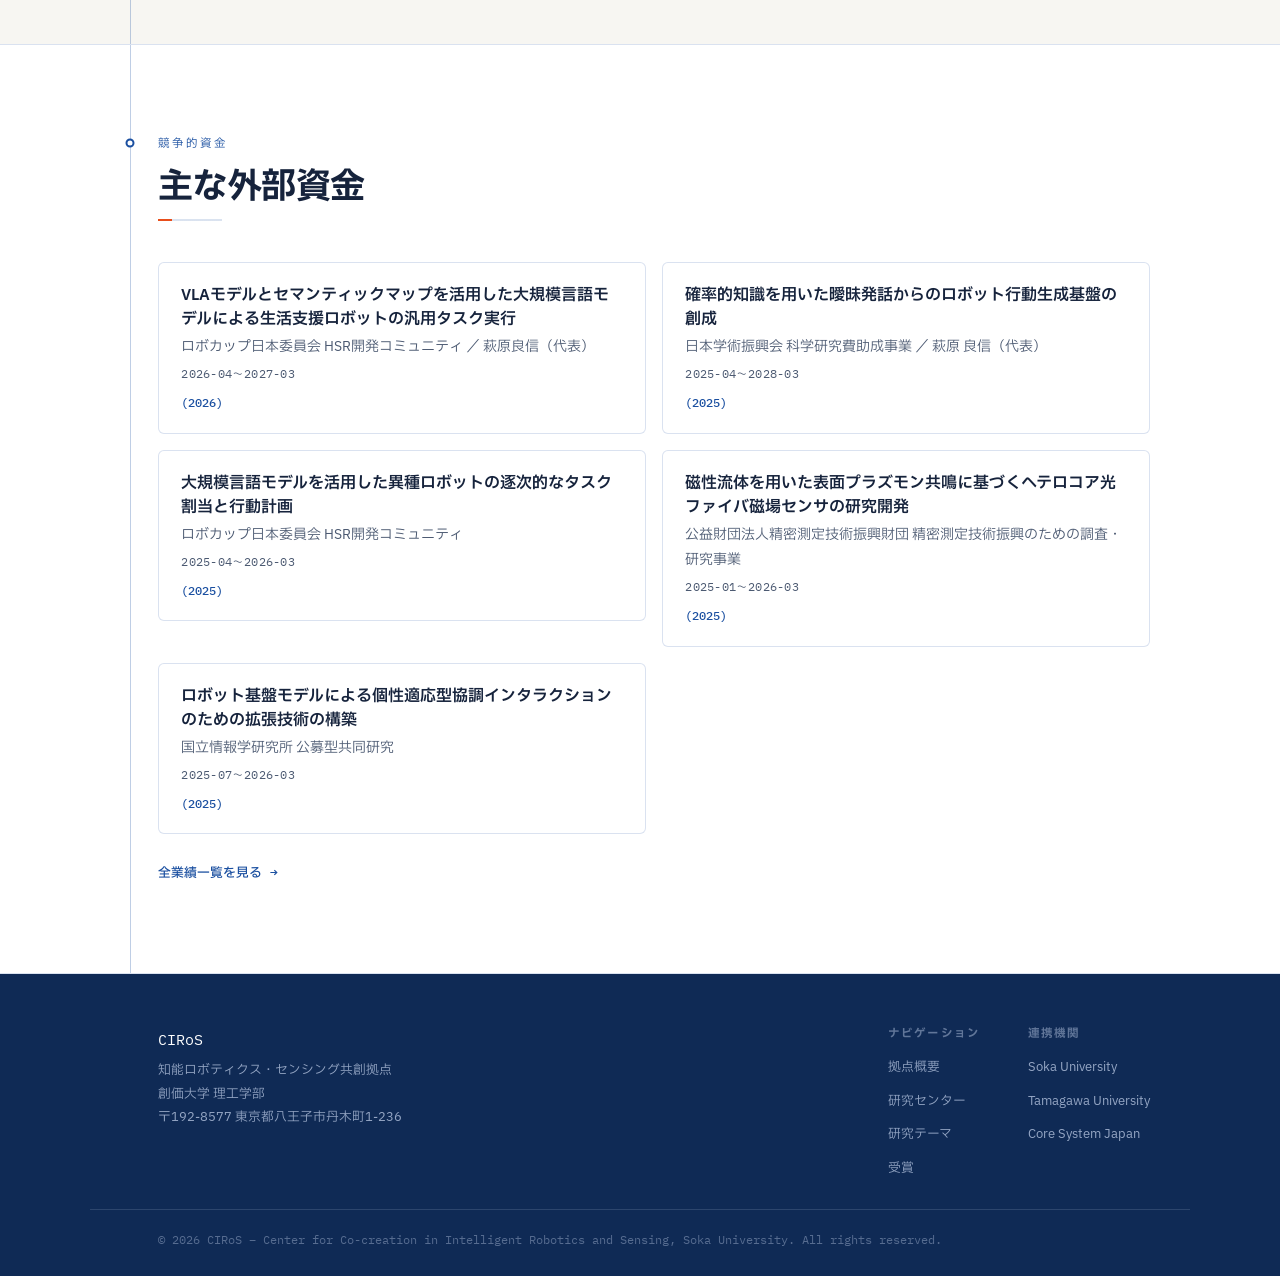
==== commit a30c1174: "ニュースセクションに第1回センター委員会の開催情報を追加し、sitemapを更新" ====
--- a/index.html
+++ b/index.html
@@ -138,7 +138,17 @@
     <div class="sdiv"></div>
     <ul class="alist">
 
-      
+      <li><article class="ai ni">
+        <time class="ay" datetime="2026-08-07">2026.08.07</time>
+        <div class="ni-body">
+          <h3 class="ni-t" lc="ja">第1回センター委員会を開催</h3>
+          <h3 class="ni-t" lc="en">The First Center Committee Meeting Was Held</h3>
+          <p class="ni-b" lc="ja">創価大学理工学部に設置された知能ロボティクス・センシング共創研究センターの第1回センター委員会を開催しました。センター員5名が出席し、センターの設置経緯と体制、規定に定められた主な事業、重点研究拠点および重点研究推進プロジェクトとの関係、今後の活動計画について確認しました。</p>
+          <p class="ni-b" lc="en">The first Center Committee meeting of the Research Center for Co-creation in Intelligent Robotics and Sensing was held at Soka University. All five center members attended and reviewed the center's structure, its principal activities, its relationship with the Priority Research Hub and the Priority Research Promotion Project, and the activity plan going forward.</p>
+          <a class="ni-link" href="news/20260807-center-meeting-1/article.html"><span lc="ja">詳しくはこちら →</span><span lc="en">Read more →</span></a>
+        </div>
+      </article></li>
+
       <li>
         <article class="ai ni">
           <time class="ay" datetime="2026-07-29">2026.07.29</time>
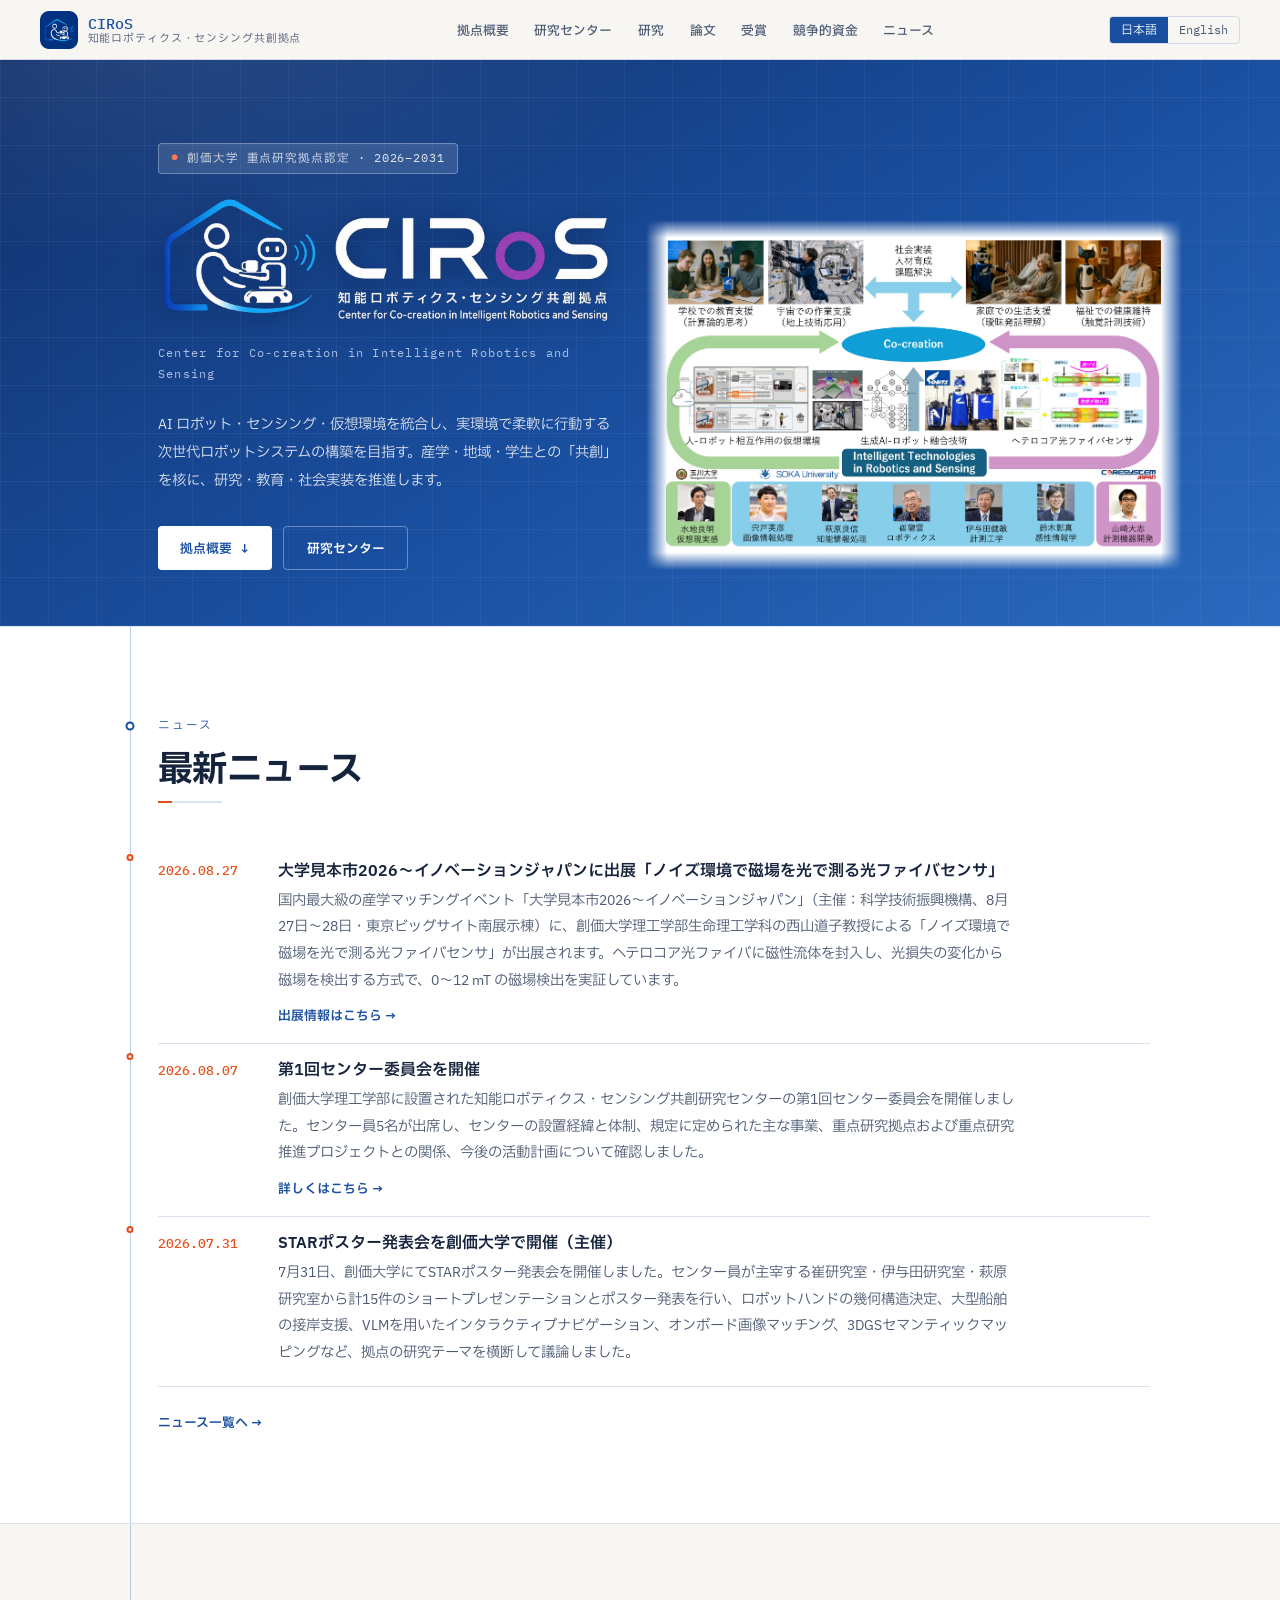
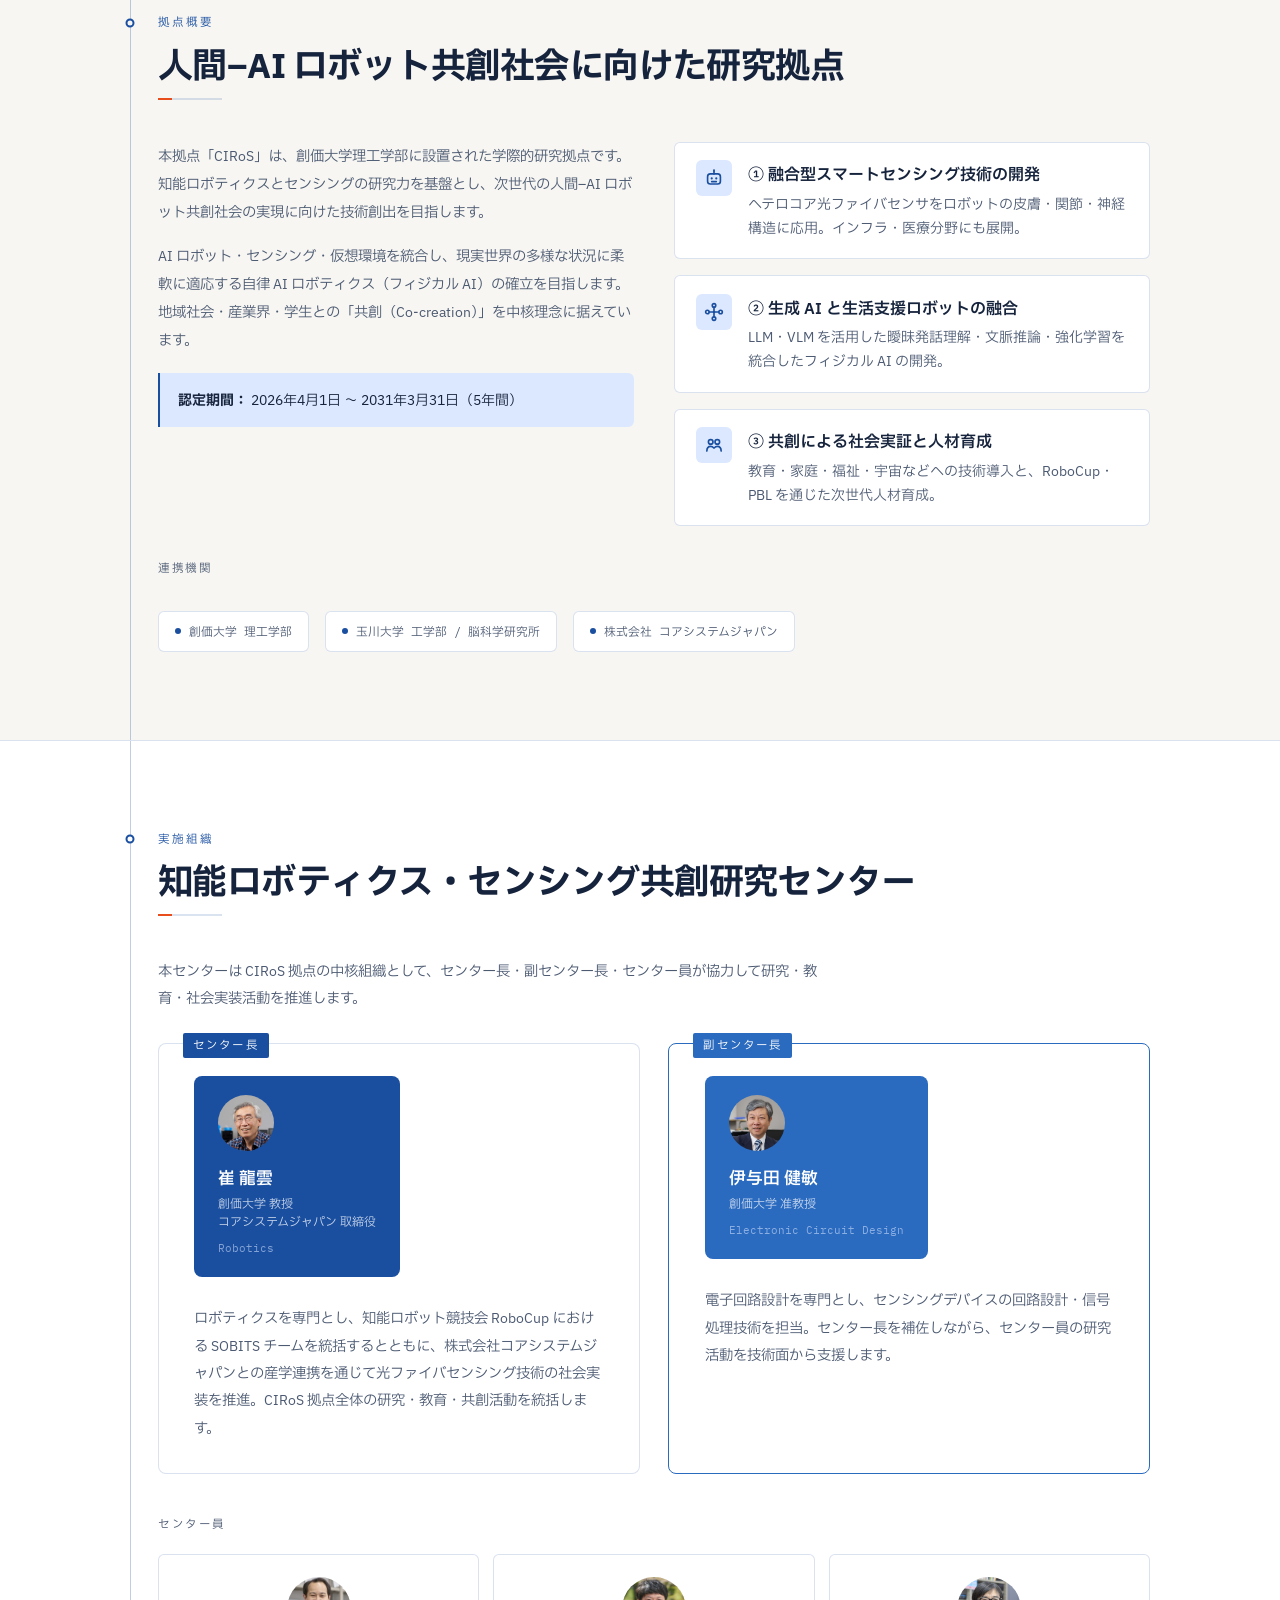
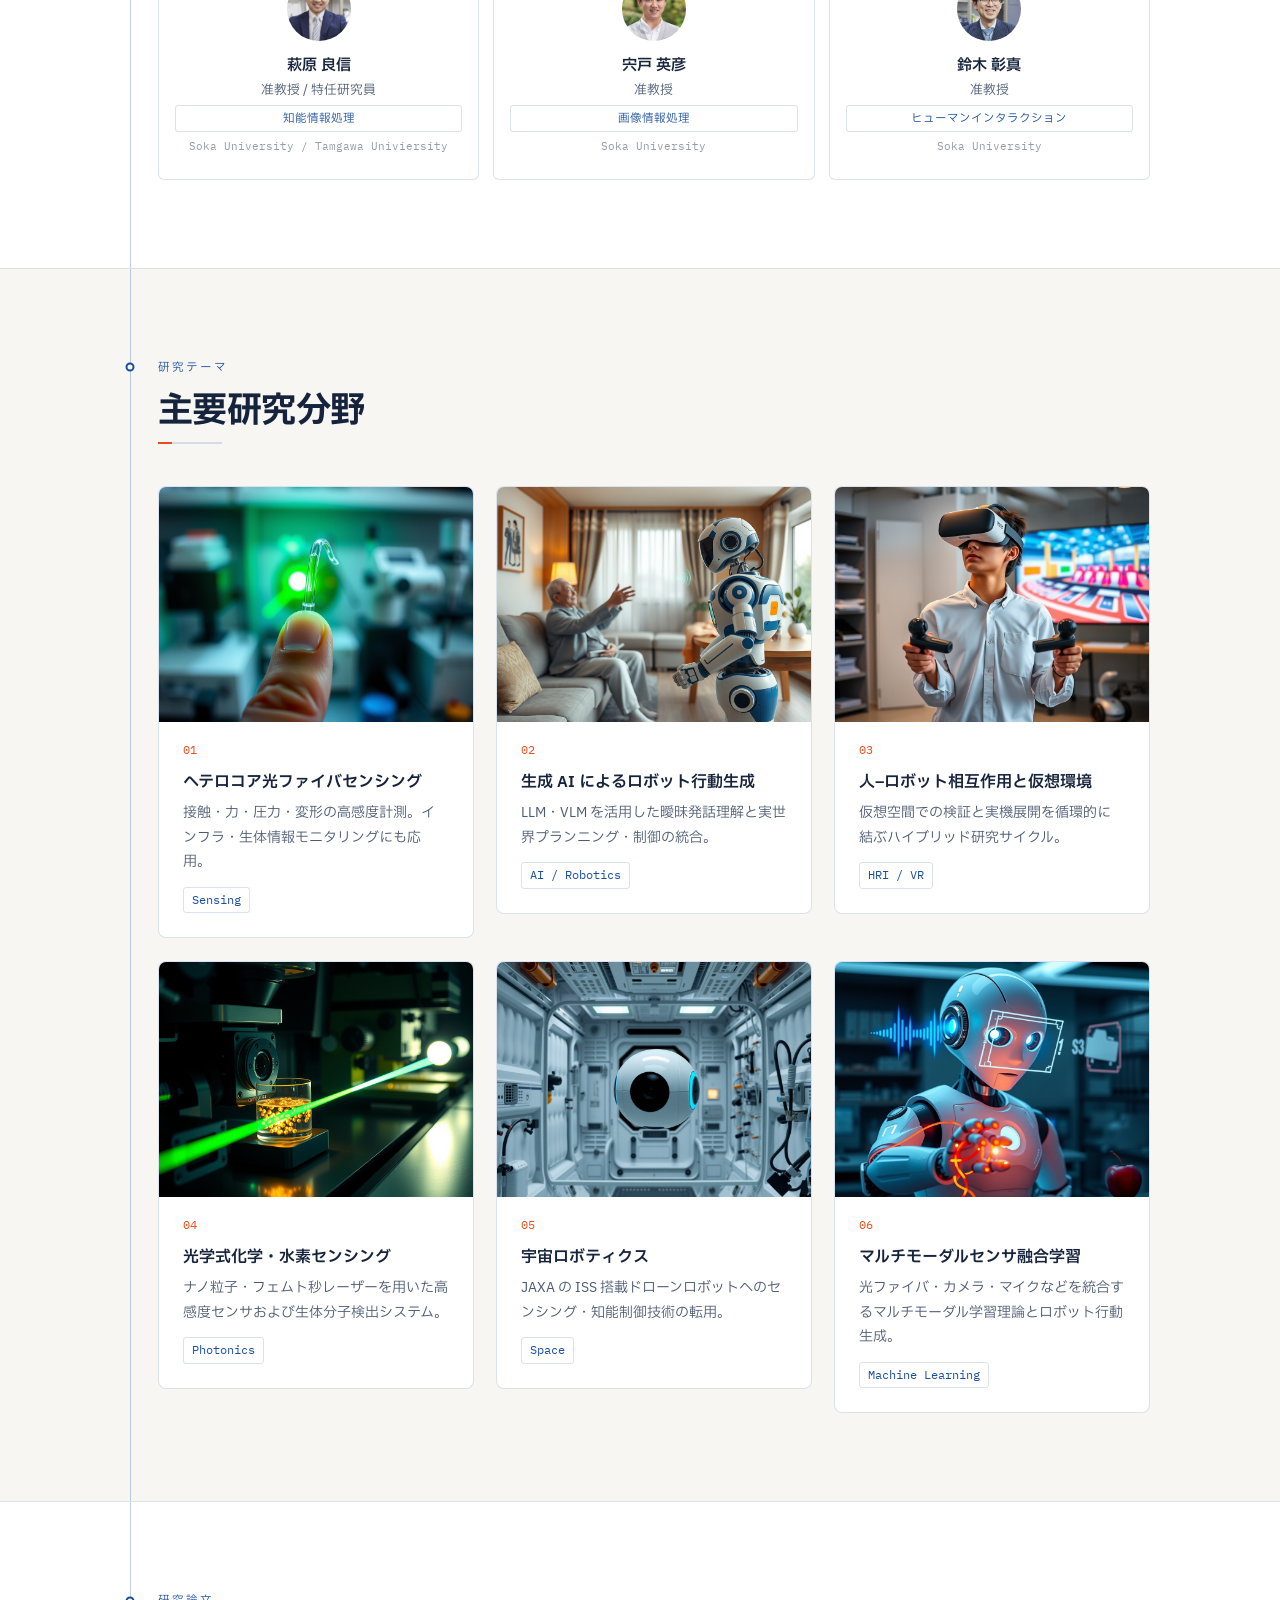
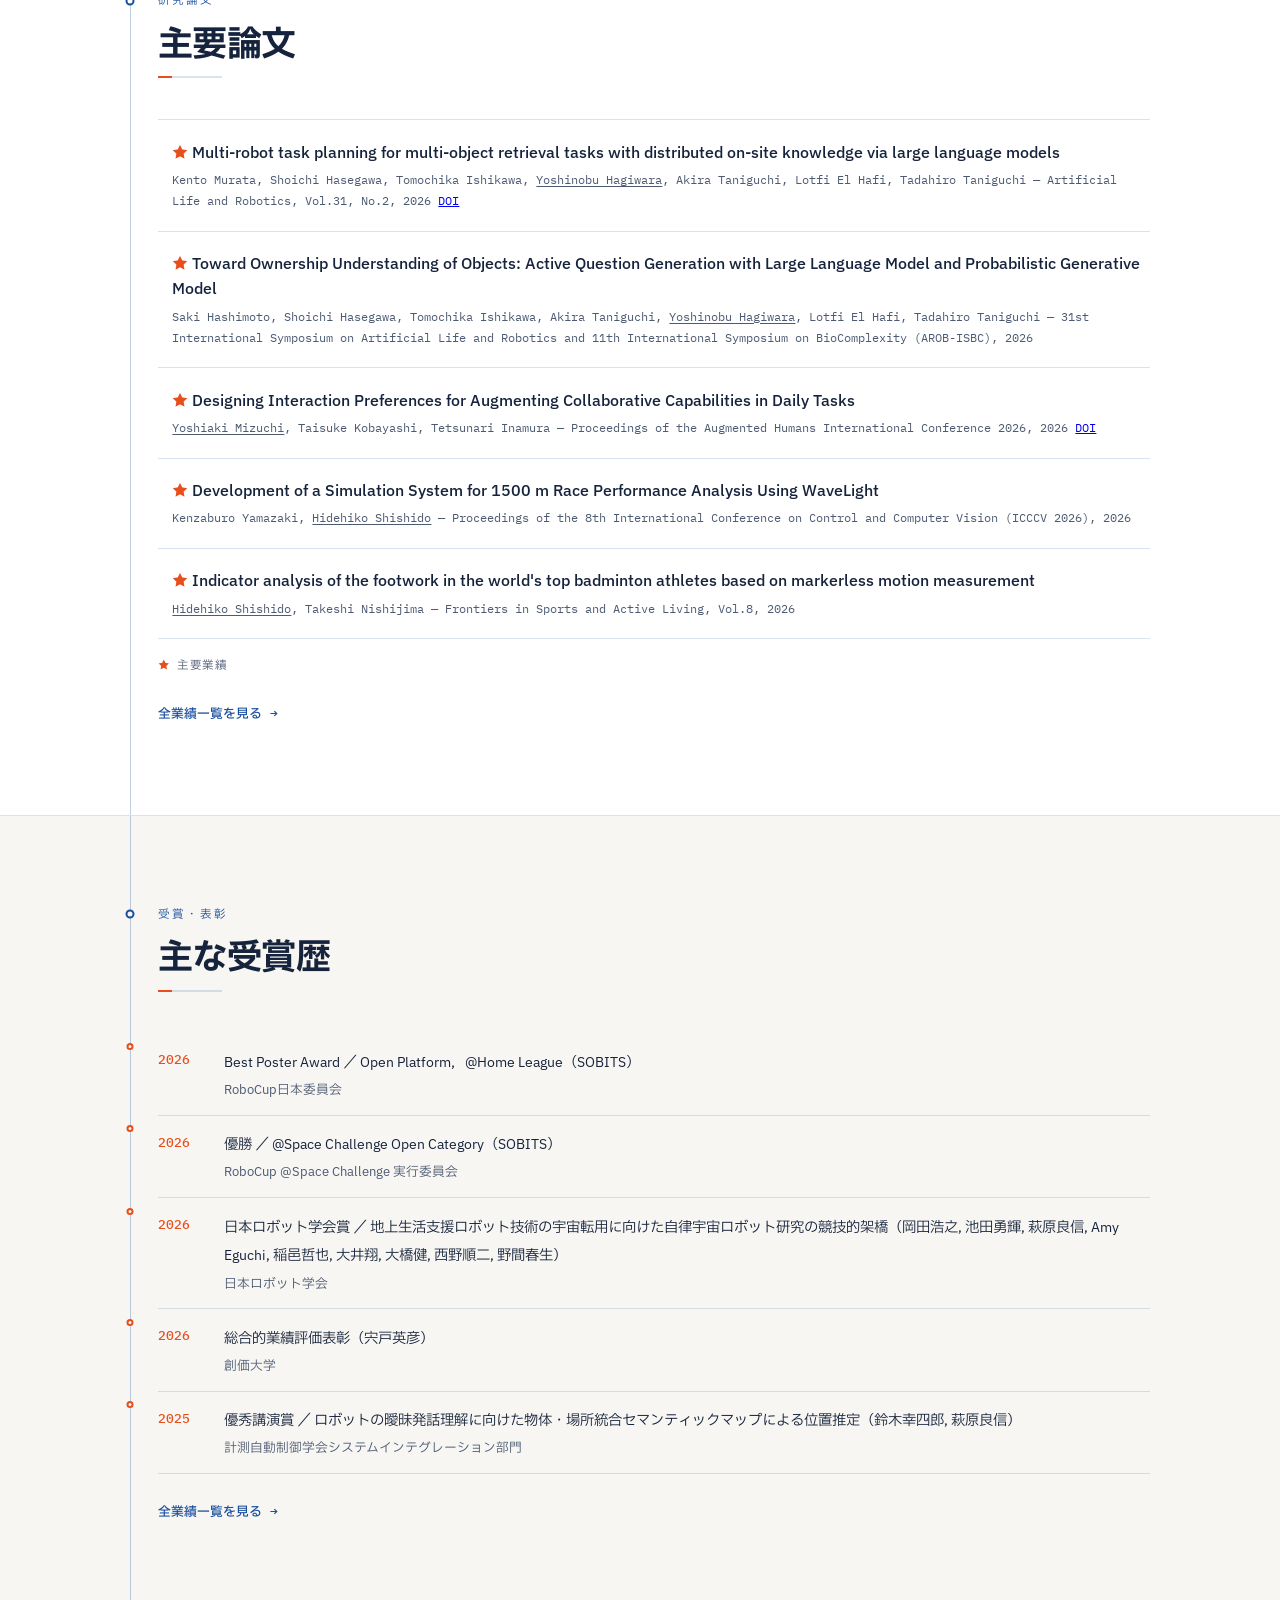
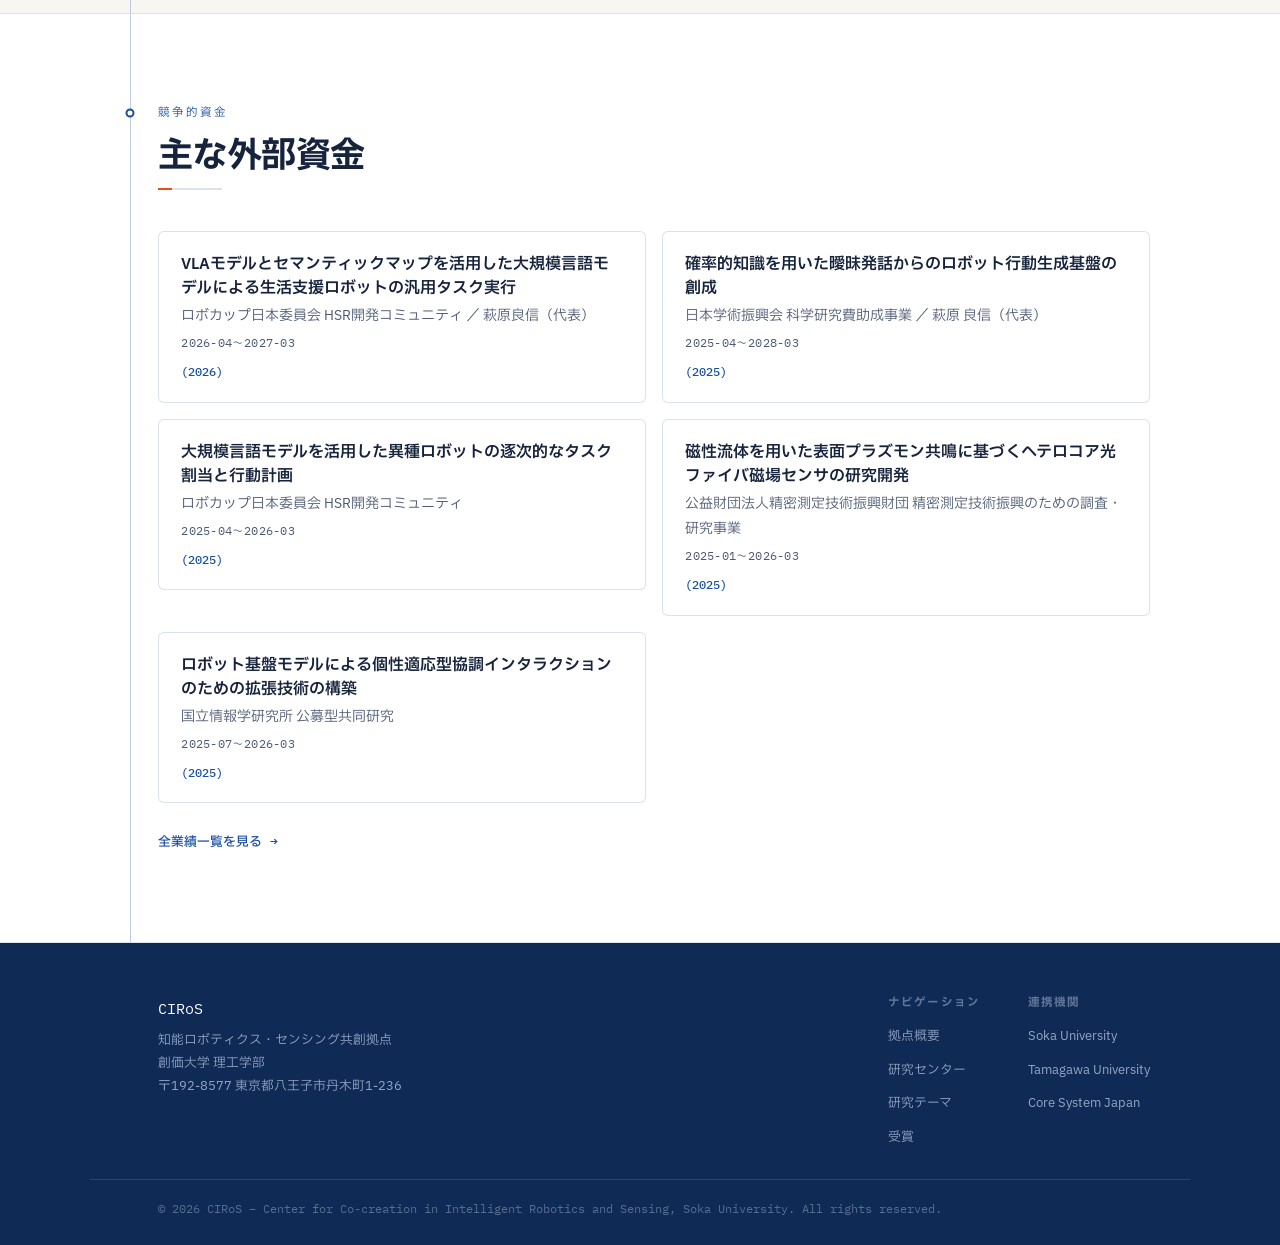
==== commit b1943263: "ニュースセクションに新しい記事を追加し、古い記事を削除して最新情報を反映" ====
--- a/index.html
+++ b/index.html
@@ -136,7 +136,19 @@
     <div class="slabel" lc="ja">ニュース</div><div class="slabel" lc="en">News</div>
     <h2 class="stitle" lc="ja">最新ニュース</h2><h2 class="stitle" lc="en">Latest News</h2>
     <div class="sdiv"></div>
+    <!-- 新しい順に4件だけ載せる。全件とカテゴリ分類は news.html で管理する -->
     <ul class="alist">
+
+      <li><article class="ai ni">
+        <time class="ay" datetime="2026-08-27">2026.08.27</time>
+        <div class="ni-body">
+          <h3 class="ni-t" lc="ja">大学見本市2026〜イノベーションジャパンに出展「ノイズ環境で磁場を光で測る光ファイバセンサ」</h3>
+          <h3 class="ni-t" lc="en">Exhibiting at University Fair 2026 – Innovation Japan: "Optical Fiber Sensor for Measuring Magnetic Fields with Light in Noisy Environments"</h3>
+          <p class="ni-b" lc="ja">国内最大級の産学マッチングイベント「大学見本市2026〜イノベーションジャパン」（主催：科学技術振興機構、8月27日〜28日・東京ビッグサイト南展示棟）に、創価大学理工学部生命理工学科の西山道子教授による「ノイズ環境で磁場を光で測る光ファイバセンサ」が出展されます。ヘテロコア光ファイバに磁性流体を封入し、光損失の変化から磁場を検出する方式で、0〜12 mT の磁場検出を実証しています。</p>
+          <p class="ni-b" lc="en">"Optical Fiber Sensor for Measuring Magnetic Fields with Light in Noisy Environments," developed by Professor Michiko Nishiyama of the Faculty of Science and Engineering, Soka University, will be exhibited at University Fair 2026 – Innovation Japan (organized by JST, August 27–28, Tokyo Big Sight), one of Japan's largest industry–academia matching events.</p>
+          <a class="ni-link" href="https://innovationjapan.jst.go.jp/o002/" target="_blank" rel="noopener noreferrer"><span lc="ja">出展情報はこちら →</span><span lc="en">Exhibit details →</span></a>
+        </div>
+      </article></li>
 
       <li><article class="ai ni">
         <time class="ay" datetime="2026-08-07">2026.08.07</time>
@@ -146,6 +158,16 @@
           <p class="ni-b" lc="ja">創価大学理工学部に設置された知能ロボティクス・センシング共創研究センターの第1回センター委員会を開催しました。センター員5名が出席し、センターの設置経緯と体制、規定に定められた主な事業、重点研究拠点および重点研究推進プロジェクトとの関係、今後の活動計画について確認しました。</p>
           <p class="ni-b" lc="en">The first Center Committee meeting of the Research Center for Co-creation in Intelligent Robotics and Sensing was held at Soka University. All five center members attended and reviewed the center's structure, its principal activities, its relationship with the Priority Research Hub and the Priority Research Promotion Project, and the activity plan going forward.</p>
           <a class="ni-link" href="news/20260807-center-meeting-1/article.html"><span lc="ja">詳しくはこちら →</span><span lc="en">Read more →</span></a>
+        </div>
+      </article></li>
+
+      <li><article class="ai ni">
+        <time class="ay" datetime="2026-07-31">2026.07.31</time>
+        <div class="ni-body">
+          <h3 class="ni-t" lc="ja">STARポスター発表会を創価大学で開催（主催）</h3>
+          <h3 class="ni-t" lc="en">CIRoS Hosts the STAR Poster Session at Soka University</h3>
+          <p class="ni-b" lc="ja">7月31日、創価大学にてSTARポスター発表会を開催しました。センター員が主宰する崔研究室・伊与田研究室・萩原研究室から計15件のショートプレゼンテーションとポスター発表を行い、ロボットハンドの幾何構造決定、大型船舶の接岸支援、VLMを用いたインタラクティブナビゲーション、オンボード画像マッチング、3DGSセマンティックマッピングなど、拠点の研究テーマを横断して議論しました。</p>
+          <p class="ni-b" lc="en">On July 31, CIRoS hosted the STAR poster session at Soka University. Fifteen short presentations and poster presentations were given by the Choi, Iyoda, and Hagiwara laboratories led by center members, covering topics across the center's research themes.</p>
         </div>
       </article></li>
 
@@ -165,27 +187,9 @@
         </article>
       </li>
 
-      <li><article class="ai ni">
-        <time class="ay" datetime="2026-07-23">2026.07.23</time>
-        <div class="ni-body">
-          <h3 class="ni-t" lc="ja">チームSOBITSが世界大会 RoboCup 2026 に出場 — 総合13位・ポスター発表で世界4位</h3>
-          <h3 class="ni-t" lc="en">Team SOBITS Competes at RoboCup 2026 — 13th Overall and 4th in the Poster Session</h3>
-          <p class="ni-b" lc="ja">6月30日から7月6日まで韓国・仁川で開催された知能ロボット競技の世界大会 RoboCup 2026 に、創価大学理工学部のチームSOBITSが出場しました。新開発の双腕ロボット「SOBIT HOME」を投入し、Human Robot Interaction Challenge で5位、総合13位、ポスター発表部門で世界4位という高い評価を獲得。チームリーダーは次年度ドイツ大会の技術委員会に日本から唯一選出されました。</p>
-          <p class="ni-b" lc="en">Team SOBITS, from Soka University's Faculty of Science and Engineering, competed at RoboCup 2026, the intelligent-robot world championship held in Incheon, Korea (June 30–July 6). With the newly developed dual-arm robot "SOBIT HOME," the team placed 5th in the Human Robot Interaction Challenge, 13th overall, and earned a 4th-place finish worldwide in the poster session; the team leader was selected as the only Japanese member of the technical committee for next year's championship in Germany.</p>
-          <a class="ni-link" href="https://www.soka.ac.jp/news/2026/07/0722-02/" target="_blank" rel="noopener noreferrer"><span lc="ja">詳しくはこちら →</span><span lc="en">Read more →</span></a>
-        </div>
-      </article></li>
-
-      <li><article class="ai ni">
-        <time class="ay" datetime="2026-07-18">2026.07.18</time>
-        <div class="ni-body">
-          <h3 class="ni-t" lc="ja">第16回子どもいちょう塾でロボット教室を開催</h3>
-          <h3 class="ni-t" lc="en">Robot Workshop at the 16th Kodomo Icho-Juku</h3>
-          <p class="ni-b" lc="ja">大学コンソーシアム八王子主催の第16回子どもいちょう塾にて、センター員の鈴木彰真が小学生向け講座「作って遊ぼう！お散歩ロボット」を開講しました。申込開始からわずか1分で定員が埋まる人気講座となりました。</p>
-          <p class="ni-b" lc="en">At the 16th Kodomo Icho-Juku (University Consortium Hachioji), CIRoS member Akimasa Suzuki taught a robot-building class for elementary school students, which filled to capacity within one minute of registration opening.</p>
-          <a class="ni-link" href="news/20260718-icho-juku/article.html"><span lc="ja">詳しくはこちら →</span><span lc="en">Read more →</span></a>
-        </div>
-      </article></li>
+      
+
+      
 
     </ul>
     <p style="margin-top: 1.2rem;"><a class="ni-link" href="news.html"><span lc="ja">ニュース一覧へ →</span><span lc="en">All news →</span></a></p>
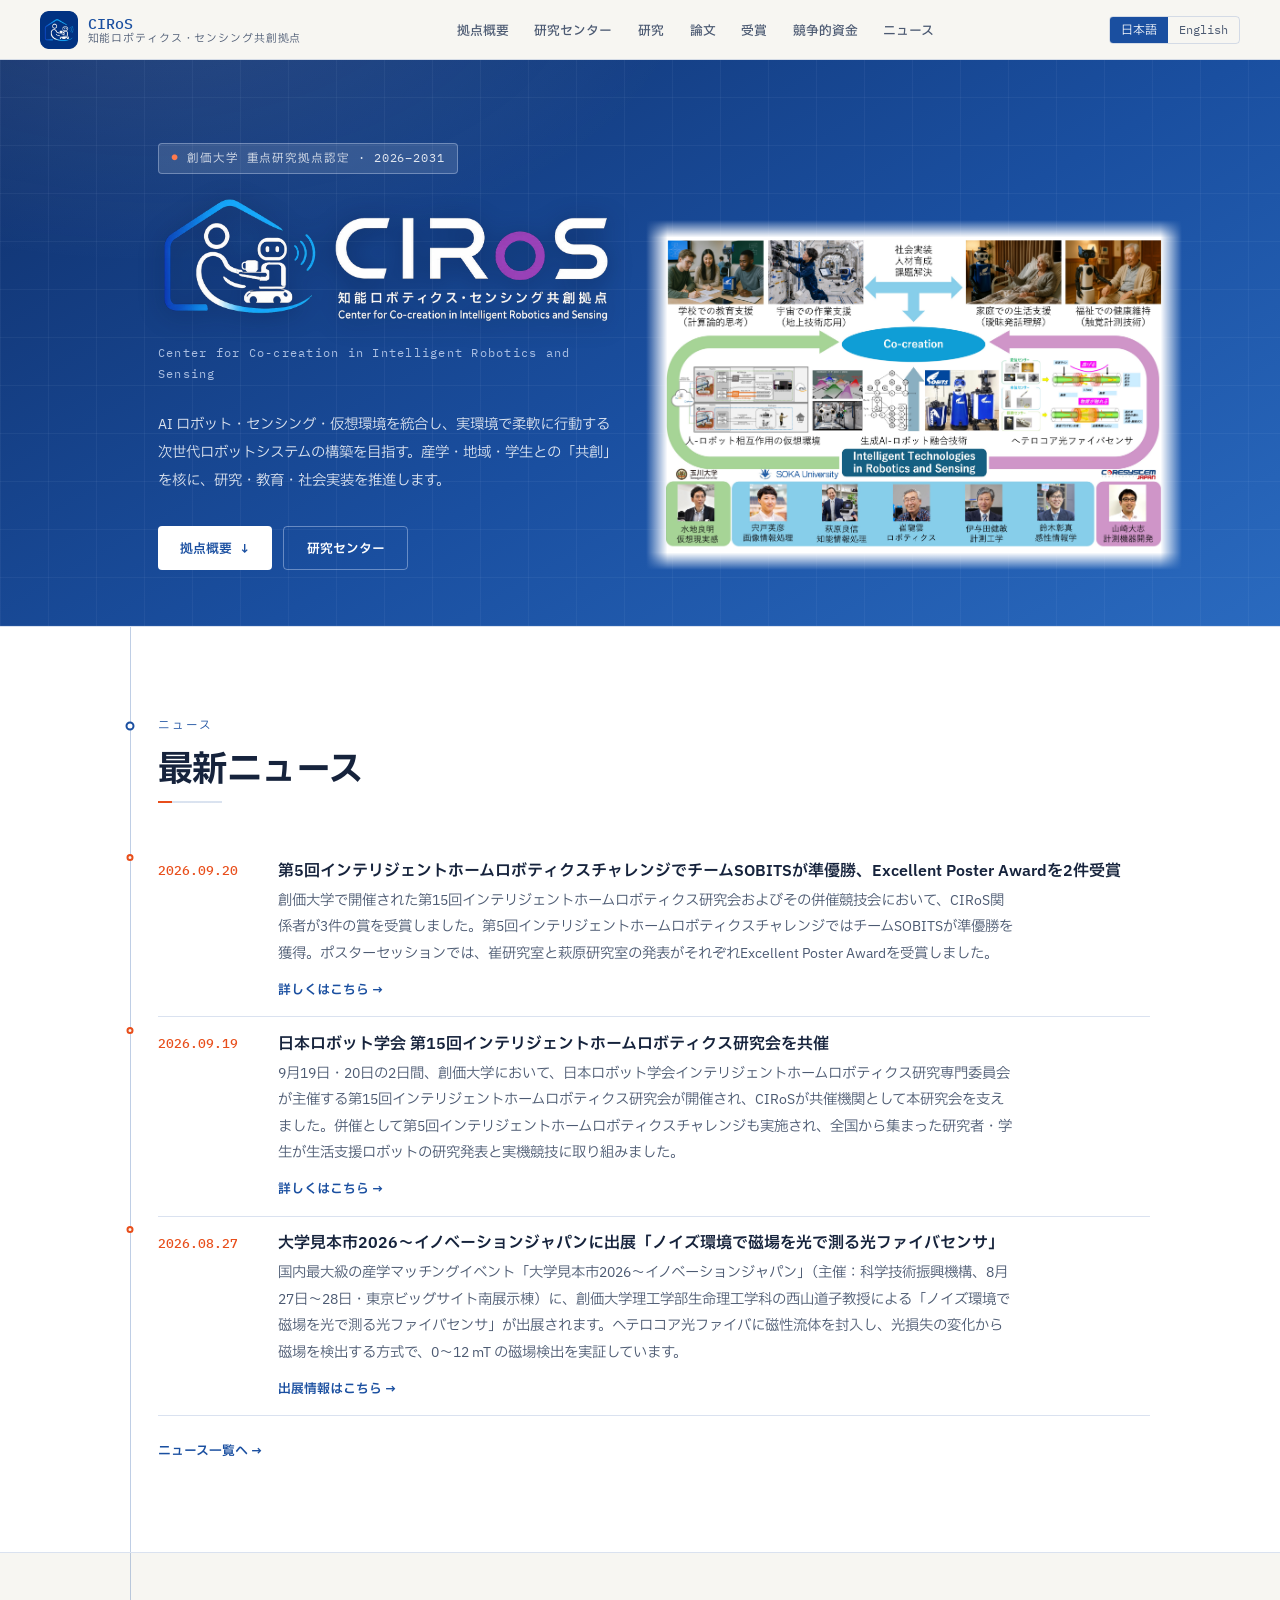
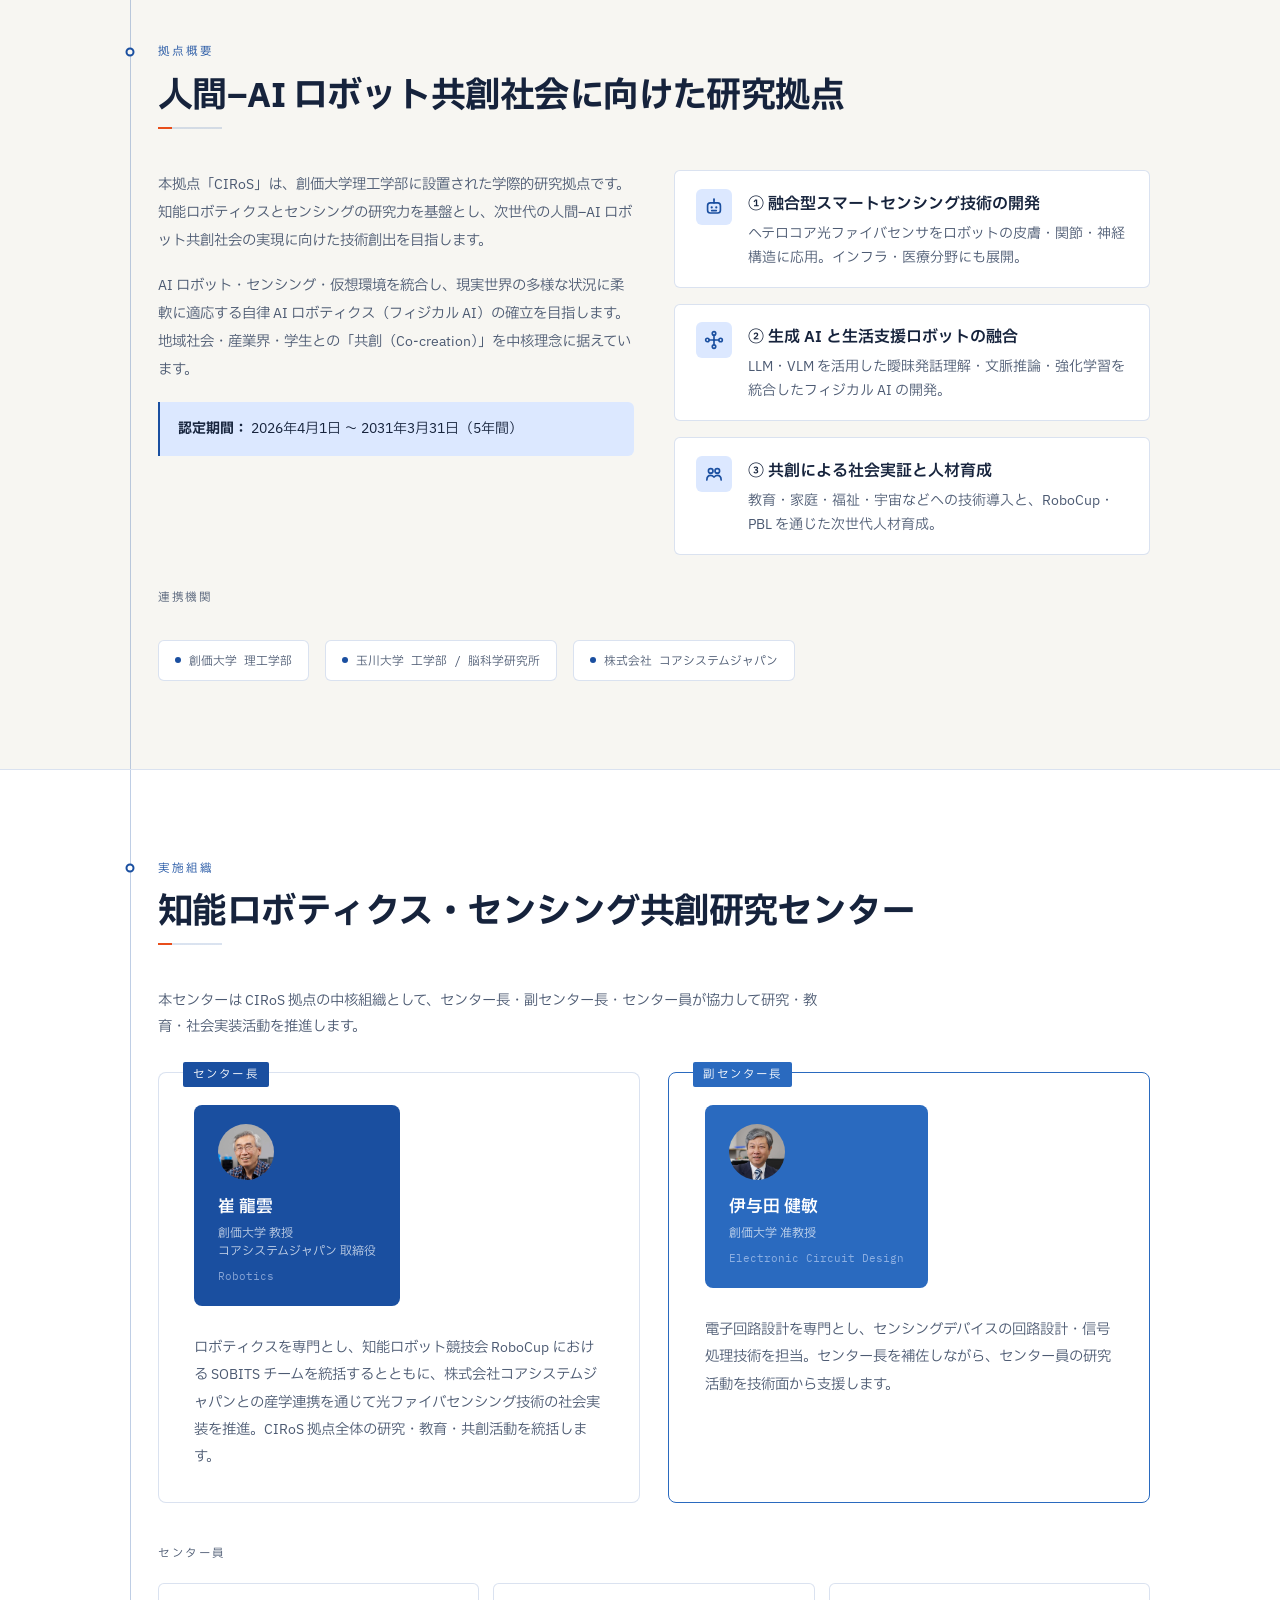
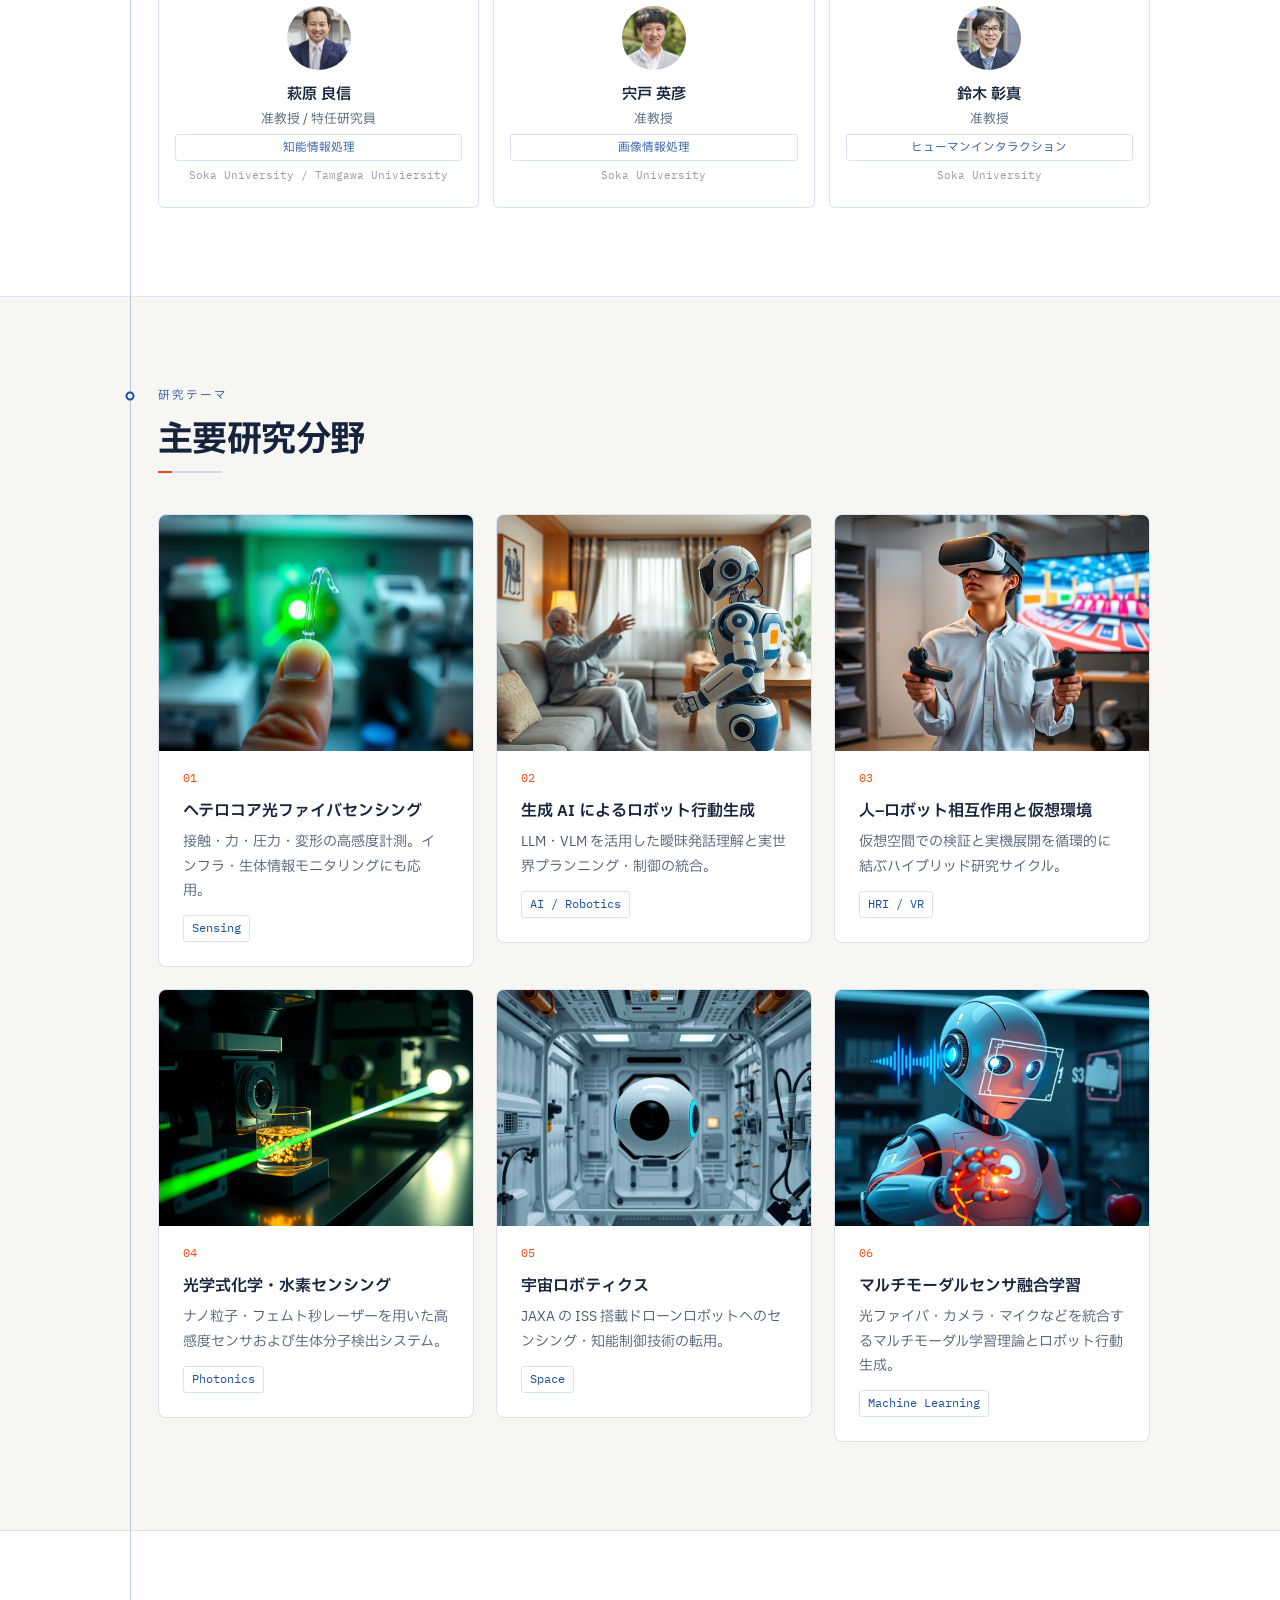
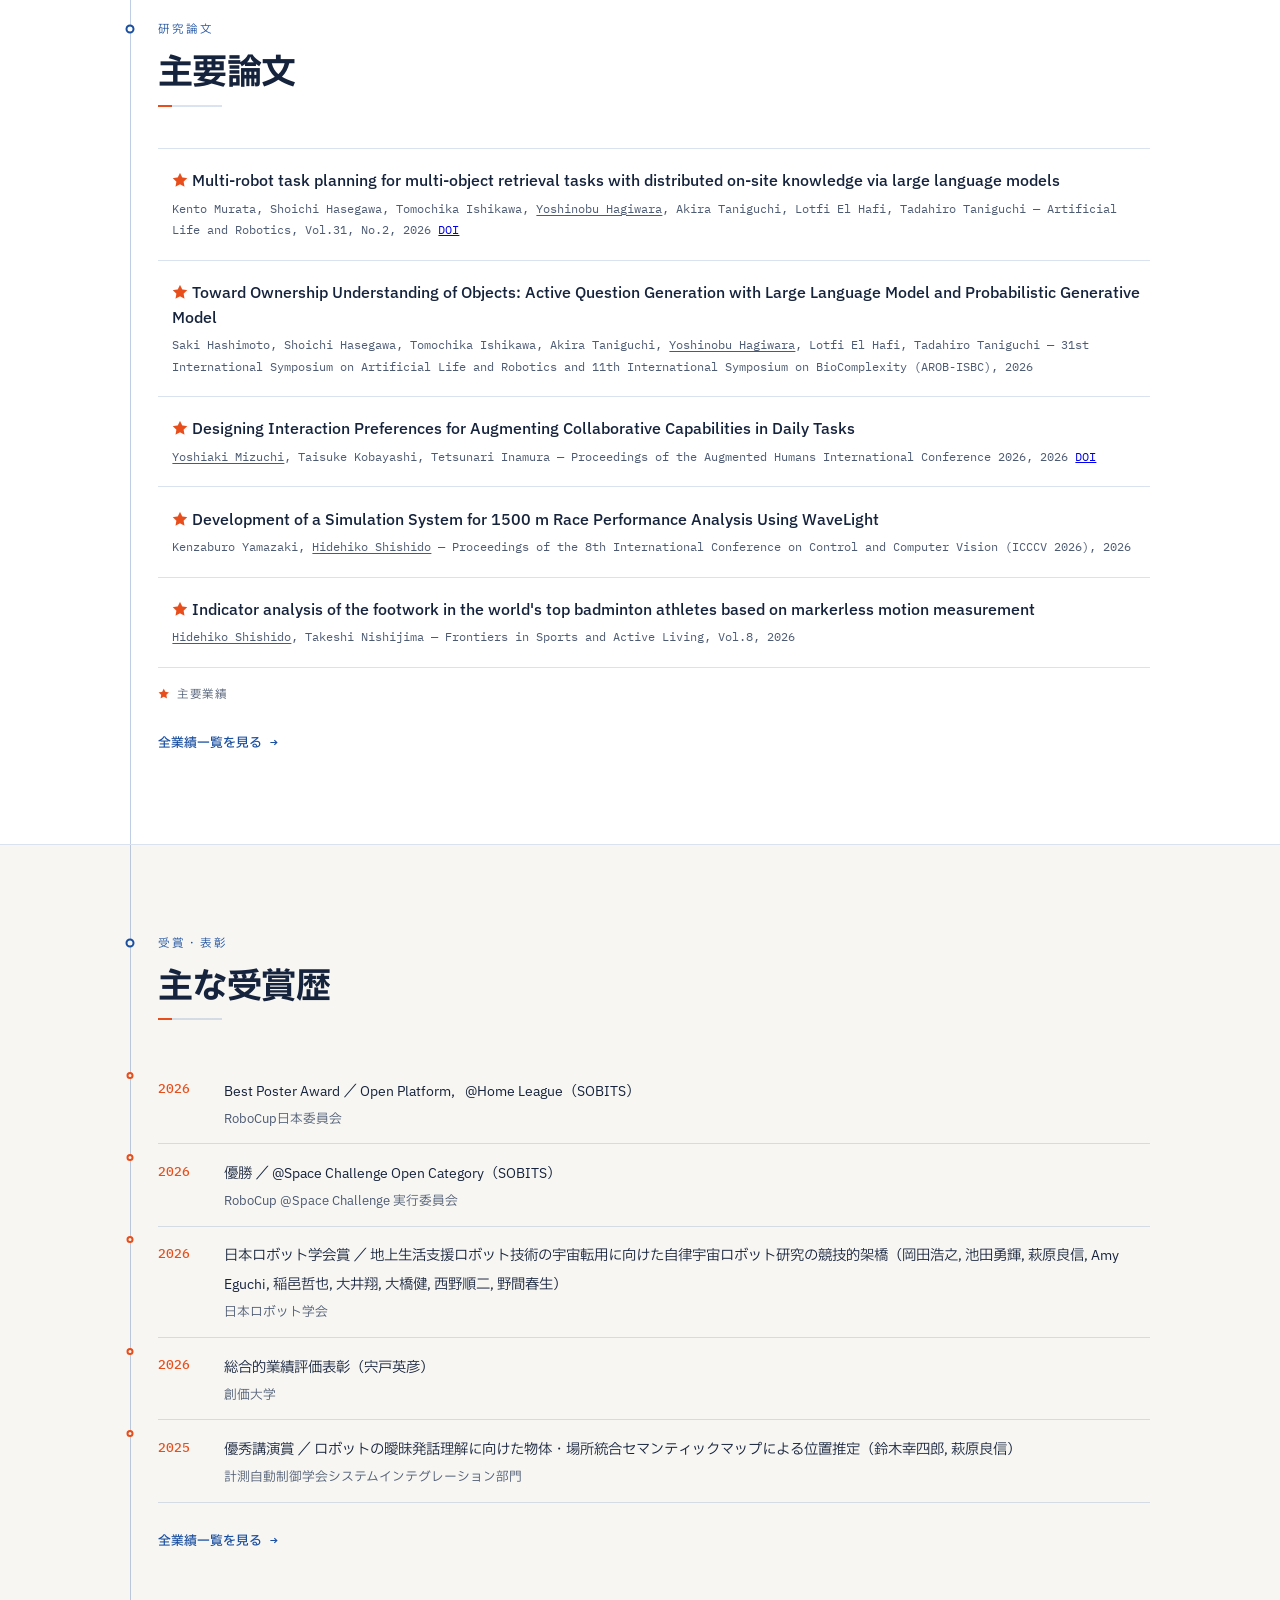
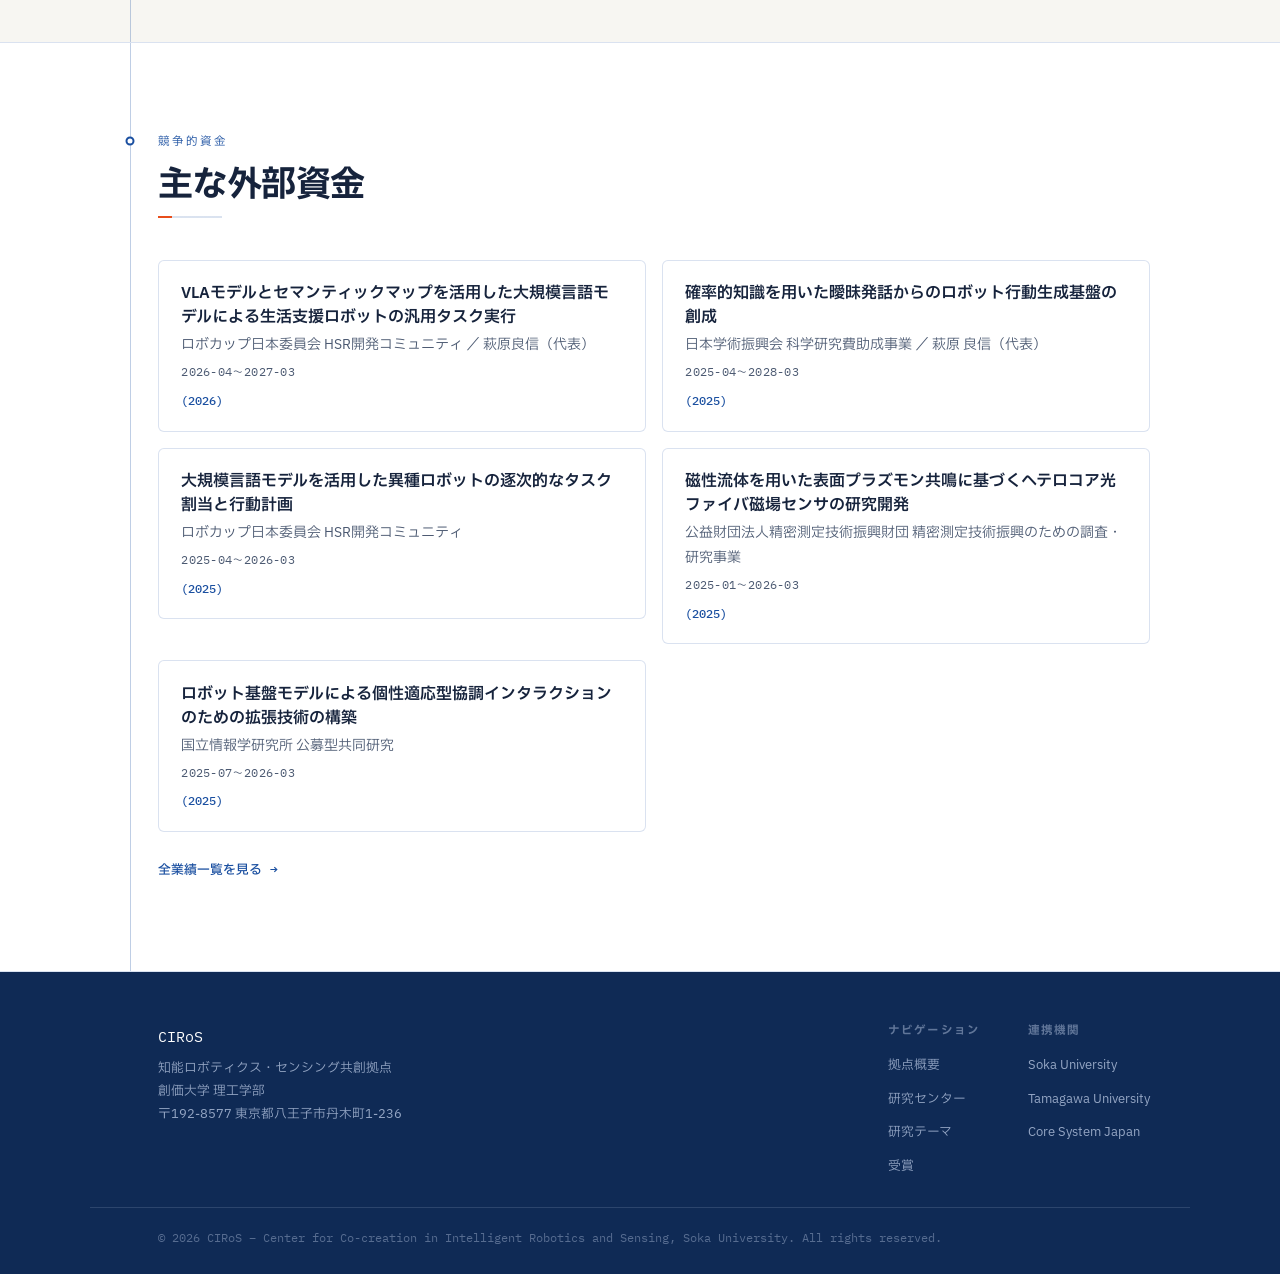
==== commit 0f8b8f6a: "ニュース追加：第15回インテリジェントホームロボティクス研究会の共催と表彰結果（SOBITS準優勝・Excellent Poster Award 2件）" ====
--- a/index.html
+++ b/index.html
@@ -140,6 +140,28 @@
     <ul class="alist">
 
       <li><article class="ai ni">
+        <time class="ay" datetime="2026-09-20">2026.09.20</time>
+        <div class="ni-body">
+          <h3 class="ni-t" lc="ja">第5回インテリジェントホームロボティクスチャレンジでチームSOBITSが準優勝、Excellent Poster Awardを2件受賞</h3>
+          <h3 class="ni-t" lc="en">Team SOBITS Takes Runner-up at the 5th Intelligent Home Robotics Challenge; Two Excellent Poster Awards</h3>
+          <p class="ni-b" lc="ja">創価大学で開催された第15回インテリジェントホームロボティクス研究会およびその併催競技会において、CIRoS関係者が3件の賞を受賞しました。第5回インテリジェントホームロボティクスチャレンジではチームSOBITSが準優勝を獲得。ポスターセッションでは、崔研究室と萩原研究室の発表がそれぞれExcellent Poster Awardを受賞しました。</p>
+          <p class="ni-b" lc="en">CIRoS-affiliated teams and members received three awards at the 15th Workshop on Intelligent Home Robotics and its co-located competition, held at Soka University. Team SOBITS placed second in the 5th Intelligent Home Robotics Challenge, and poster presentations from the Choi and Hagiwara laboratories each received an Excellent Poster Award.</p>
+          <a class="ni-link" href="news/20260919-ihr15/article.html"><span lc="ja">詳しくはこちら →</span><span lc="en">Read more →</span></a>
+        </div>
+      </article></li>
+
+      <li><article class="ai ni">
+        <time class="ay" datetime="2026-09-19">2026.09.19</time>
+        <div class="ni-body">
+          <h3 class="ni-t" lc="ja">日本ロボット学会 第15回インテリジェントホームロボティクス研究会を共催</h3>
+          <h3 class="ni-t" lc="en">CIRoS Co-hosts the 15th Workshop on Intelligent Home Robotics (RSJ)</h3>
+          <p class="ni-b" lc="ja">9月19日・20日の2日間、創価大学において、日本ロボット学会インテリジェントホームロボティクス研究専門委員会が主催する第15回インテリジェントホームロボティクス研究会が開催され、CIRoSが共催機関として本研究会を支えました。併催として第5回インテリジェントホームロボティクスチャレンジも実施され、全国から集まった研究者・学生が生活支援ロボットの研究発表と実機競技に取り組みました。</p>
+          <p class="ni-b" lc="en">On September 19–20, the 15th Workshop on Intelligent Home Robotics, organized by the Technical Committee on Intelligent Home Robotics of the Robotics Society of Japan, was held at Soka University with CIRoS serving as a co-host. The 5th Intelligent Home Robotics Challenge was held alongside it, bringing together researchers and students from across Japan for presentations and robot competition on assistive robotics.</p>
+          <a class="ni-link" href="news/20260919-ihr15/article.html"><span lc="ja">詳しくはこちら →</span><span lc="en">Read more →</span></a>
+        </div>
+      </article></li>
+
+      <li><article class="ai ni">
         <time class="ay" datetime="2026-08-27">2026.08.27</time>
         <div class="ni-body">
           <h3 class="ni-t" lc="ja">大学見本市2026〜イノベーションジャパンに出展「ノイズ環境で磁場を光で測る光ファイバセンサ」</h3>
@@ -161,33 +183,6 @@
         </div>
       </article></li>
 
-      <li><article class="ai ni">
-        <time class="ay" datetime="2026-07-31">2026.07.31</time>
-        <div class="ni-body">
-          <h3 class="ni-t" lc="ja">STARポスター発表会を創価大学で開催（主催）</h3>
-          <h3 class="ni-t" lc="en">CIRoS Hosts the STAR Poster Session at Soka University</h3>
-          <p class="ni-b" lc="ja">7月31日、創価大学にてSTARポスター発表会を開催しました。センター員が主宰する崔研究室・伊与田研究室・萩原研究室から計15件のショートプレゼンテーションとポスター発表を行い、ロボットハンドの幾何構造決定、大型船舶の接岸支援、VLMを用いたインタラクティブナビゲーション、オンボード画像マッチング、3DGSセマンティックマッピングなど、拠点の研究テーマを横断して議論しました。</p>
-          <p class="ni-b" lc="en">On July 31, CIRoS hosted the STAR poster session at Soka University. Fifteen short presentations and poster presentations were given by the Choi, Iyoda, and Hagiwara laboratories led by center members, covering topics across the center's research themes.</p>
-        </div>
-      </article></li>
-
-      <li>
-        <article class="ai ni">
-          <time class="ay" datetime="2026-07-29">2026.07.29</time>
-          <div class="ni-body">
-            <h3 class="ni-t" lc="ja">一般社団法人 宇宙AIロボティクス協会（SAIRA：Space AI Robotics Association）設立</h3>
-            <h3 class="ni-t" lc="en">Foundation of the Society for Space AI Robotics (SAIRA)</h3>
-            <p class="ni-b" lc="ja">萩原センター員が理事を務める，一般社団法人 宇宙AIロボティクス協会（SAIRA：Space AI Robotics Association）が設立されました。この協会は、宇宙分野におけるAIロボティクスの発展を推進し、国際的な連携を強化することを目的としています。</p>
-            <p class="ni-b" lc="en">CIRoS Center member Hagiwara serves as a director of the newly established general incorporated association, the Society for Space AI Robotics (SAIRA). The organization aims to promote the development of AI robotics in the space sector and strengthen international collaboration.</p>
-            <a class="ni-link" href="https://www.saira.or.jp/news.html" target="_blank"
-              rel="noopener noreferrer"><span lc="ja">SAIRAニュース →</span><span lc="en">SAIRA news → </span></a> <br/>
-            <a class="ni-link" href="https://www.saira.or.jp/saira-incorporation-press-release.pdf" target="_blank"
-              rel="noopener noreferrer"><span lc="ja">プレスリリースPDF →</span><span lc="en">Press release PDF →</span></a>
-          </div>
-        </article>
-      </li>
-
-      
 
       
 
